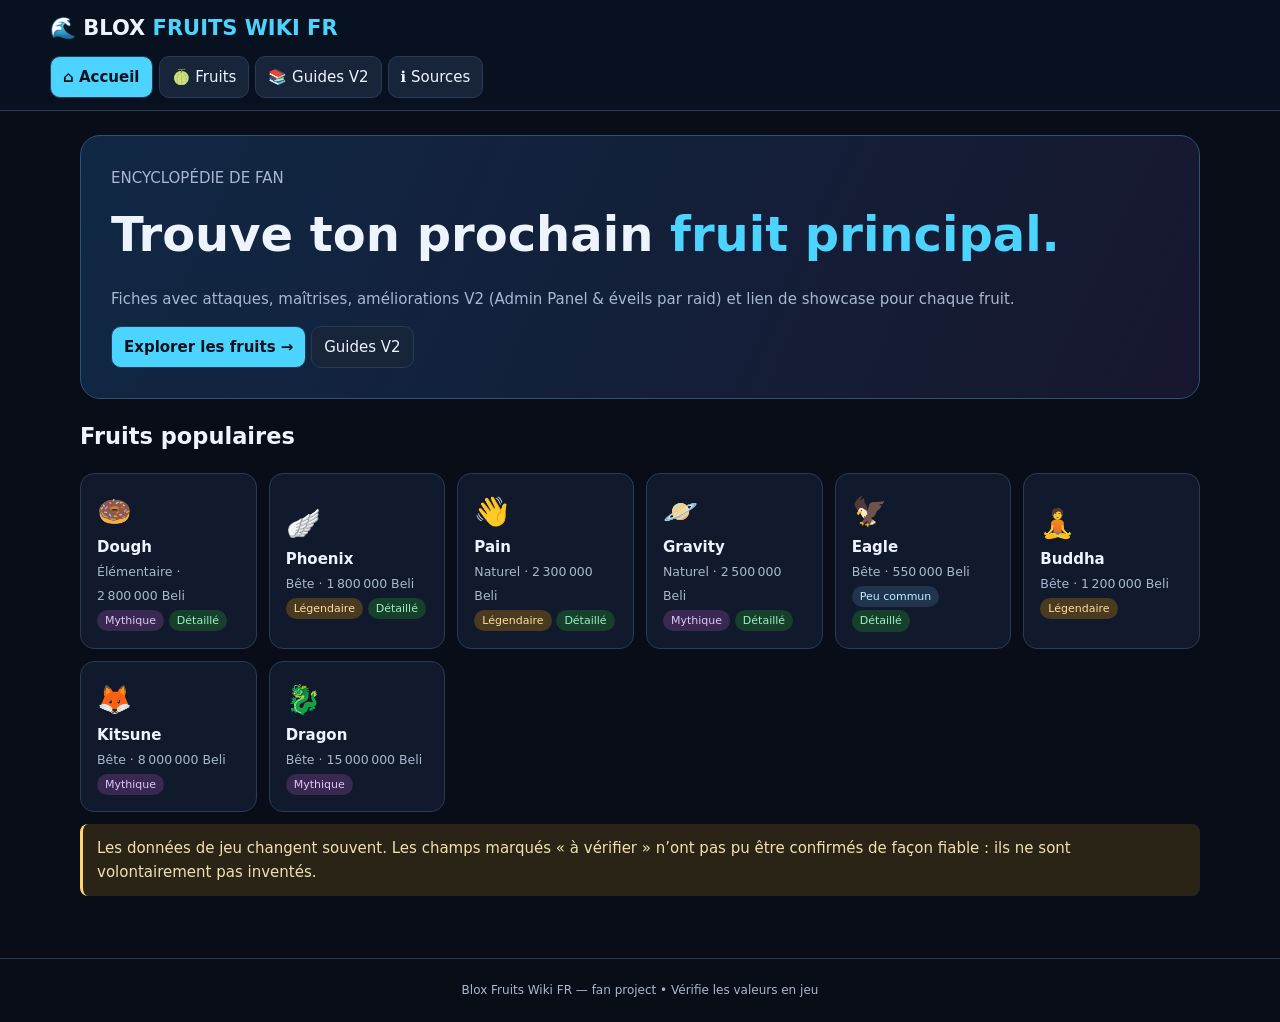
==== index.html @ 5a9090dd "Add files via upload" ====
<!doctype html>
<html lang="fr"><head><meta charset="utf-8"><meta name="viewport" content="width=device-width,initial-scale=1"><title>Blox Fruits Wiki FR</title>
<link rel="stylesheet" href="style.css">
</head><body>
<header><div class="logo">🌊 BLOX <span>FRUITS WIKI FR</span></div><nav>
<button class="tab active" data-v="home">⌂ Accueil</button><button class="tab" data-v="catalog">🍈 Fruits</button><button class="tab" data-v="guides">📚 Guides V2</button><button class="tab" data-v="about">ℹ️ Sources</button></nav></header>
<main>
<section class="view active" id="home"><div class="hero"><div class="muted">ENCYCLOPÉDIE DE FAN</div><h1>Trouve ton prochain <span>fruit principal.</span></h1><p class="muted">Fiches avec attaques, maîtrises, améliorations V2 (Admin Panel &amp; éveils par raid) et lien de showcase pour chaque fruit.</p><button class="btn pri" onclick="show('catalog')">Explorer les fruits →</button> <button class="btn" onclick="show('guides')">Guides V2</button></div>
<h2>Fruits populaires</h2><div class="grid" id="feat"></div><div class="note">Les données de jeu changent souvent. Les champs marqués « à vérifier » n’ont pas pu être confirmés de façon fiable : ils ne sont volontairement pas inventés.</div></section>
<section class="view" id="catalog"><h1>Catalogue</h1><div class="bar"><input class="f" id="q" placeholder="🔎 Dough, Phoenix, Pain…"><select class="f" id="s"><option value="n">Nom A–Z</option><option value="d">Prix ↓</option><option value="a">Prix ↑</option></select></div><div class="chips" id="cr"></div><div class="chips" id="ct"></div><div class="muted" id="rc"></div><div class="grid" id="fg"></div>
<h2>Anciens fruits / alias</h2><div class="grid" id="lg"></div></section>
<section class="view" id="detail"><button class="btn" onclick="show('catalog')">← Catalogue</button><div id="dc"></div></section>
<section class="view" id="guides"><div class="hero"><h1>Guides <span>V2 &amp; améliorations</span></h1><p class="muted">Deux systèmes : l’<b>éveil par raid</b> (Dough, Phoenix…) et l’<b>Admin Panel</b> du Mysterious Scientist (Pain, Gravity, Eagle…).</p></div><div class="grid" id="gg"></div><div id="gd" class="box hidden"></div></section>
<section class="view" id="about"><h1>Sources &amp; limites</h1><div class="box"><p>Projet de fan non officiel. Aucune donnée n’est envoyée.</p><p><b>Showcases :</b> chaque lien ouvre une recherche YouTube « Blox Fruits &lt;fruit&gt; showcase » (je n’ai pas pu vérifier des vidéos précises, donc pas de lien inventé ; remplace-les dans <code>SHOW</code> si tu as tes favoris).</p><p><b>Maîtrises des attaques de base :</b> les sources se contredisent, donc elles restent « à vérifier » sauf quand elles sont confirmées.</p><ul><li><a href="https://bffr.fr/wiki/fruits" target="_blank" rel="noopener">Wiki Blox Fruits FR</a></li><li><a href="https://blox-fruits.fandom.com/wiki/Blox_Fruits_Wiki" target="_blank" rel="noopener">Wiki anglophone</a></li><li><a href="https://www.sportskeeda.com/roblox-news/how-awaken-gravity-fruit-blox-fruits" target="_blank" rel="noopener">Sportskeeda — Gravity</a></li><li><a href="https://techwiser.com/blox-fruits-how-to-awaken-pain-fruit-guide/" target="_blank" rel="noopener">TechWiser — Pain</a></li></ul></div></section>
</main><footer>Blox Fruits Wiki FR — fan project • Vérifie les valeurs en jeu</footer>
<script src="data.js"></script>
<script src="app.js"></script>
</body></html>
---- style.css ----
:root{--bg:#080d18;--p:#101a2c;--p2:#17243a;--l:#293b57;--t:#edf4ff;--m:#a8b8d0;--c:#4bd4ff;--v:#b69aff;--g:#ffd479}
*{box-sizing:border-box}body{margin:0;background:var(--bg);color:var(--t);font:15px/1.6 system-ui,Arial,sans-serif}button,input,select{font:inherit}button{cursor:pointer}
header{position:sticky;top:0;z-index:5;background:#091321f0;border-bottom:1px solid var(--l);padding:12px clamp(14px,4vw,50px)}.logo{font-size:21px;font-weight:900}.logo span{color:var(--c)}nav{display:flex;gap:6px;flex-wrap:wrap;margin-top:10px}
.btn,.tab{border:1px solid var(--l);background:var(--p2);color:var(--t);padding:8px 12px;border-radius:10px;text-decoration:none;display:inline-block}.tab.active,.btn.pri{background:var(--c);color:#06111c;font-weight:700}
main{max-width:1200px;margin:auto;padding:24px clamp(14px,4vw,40px) 50px}.view{display:none}.view.active{display:block}
.hero{padding:30px;border:1px solid #2c5276;border-radius:20px;background:linear-gradient(115deg,#102844,#17172f);margin-bottom:18px}.hero h1{font-size:clamp(28px,5vw,48px);margin:6px 0}.hero h1 span{color:var(--c)}
.box{background:var(--p);border:1px solid var(--l);border-radius:14px;padding:16px;margin-bottom:12px}.muted{color:var(--m)}.grid{display:grid;grid-template-columns:repeat(auto-fill,minmax(160px,1fr));gap:12px}
.fruit{text-align:left;color:var(--t);margin:0}.fruit:hover{border-color:var(--c)}.fruit .e{font-size:28px;display:block}.tag{display:inline-block;font-size:11px;padding:2px 8px;border-radius:20px;background:#21344e;color:#bfeeff}.tag.M{background:#39284f;color:#e0c5ff}.tag.L{background:#493a20;color:#ffdf9b}.tag.R{background:#1b3e3a;color:#a5f2d5}.tag.ok{background:#16402b;color:#9af0bf}
.bar{display:flex;gap:10px;flex-wrap:wrap;margin:14px 0}.f{background:#0a1322;color:var(--t);border:1px solid var(--l);padding:10px 12px;border-radius:10px}.bar input{flex:1;min-width:180px}.chips{display:flex;gap:6px;flex-wrap:wrap;margin:8px 0}.chip{background:#142239;color:var(--m);border:1px solid var(--l);border-radius:30px;padding:5px 11px;font-size:12px}.chip.on{background:#17425a;color:#9be7ff}
.note{padding:12px 14px;border-left:3px solid var(--g);background:#292416;border-radius:8px;color:#f3dfb0;margin:12px 0}.info{padding:12px 14px;border-left:3px solid var(--c);background:#10263a;border-radius:8px;color:#c8e8f6;margin:12px 0}
.dh{display:flex;gap:18px;align-items:center;flex-wrap:wrap;padding:20px;border:1px solid var(--l);border-radius:16px;background:linear-gradient(120deg,#11243a,#14172c);margin:14px 0}.big{font-size:60px}.dh h1{margin:0}
.dg{display:grid;grid-template-columns:minmax(220px,1fr) minmax(0,2.4fr);gap:14px}.facts{display:grid;grid-template-columns:1fr 1fr;gap:8px}.fact{padding:8px;background:#0a1423;border:1px solid #20314b;border-radius:8px}.fact small{display:block;color:var(--m)}
table{width:100%;border-collapse:collapse;font-size:14px}th,td{text-align:left;padding:8px;border-bottom:1px solid var(--l);vertical-align:top}th{color:var(--c);font-size:12px}.key{display:inline-block;min-width:26px;text-align:center;border:1px solid #52718e;background:#1a2b42;border-radius:6px;padding:1px 6px;margin-right:6px}.wrap{overflow-x:auto}
.v2{border:1px solid #4a3a7a;background:#1a1730;border-radius:12px;padding:12px;margin:10px 0}.v2 h4{margin:0 0 4px;color:var(--v)}.v2 p{margin:3px 0;color:var(--m)}a{color:var(--c)}.hidden{display:none!important}.two{display:grid;grid-template-columns:1fr 1fr;gap:12px}
footer{border-top:1px solid var(--l);padding:22px;text-align:center;color:var(--m);font-size:12px}
@media(max-width:700px){.dg,.two{grid-template-columns:1fr}header{position:relative}}
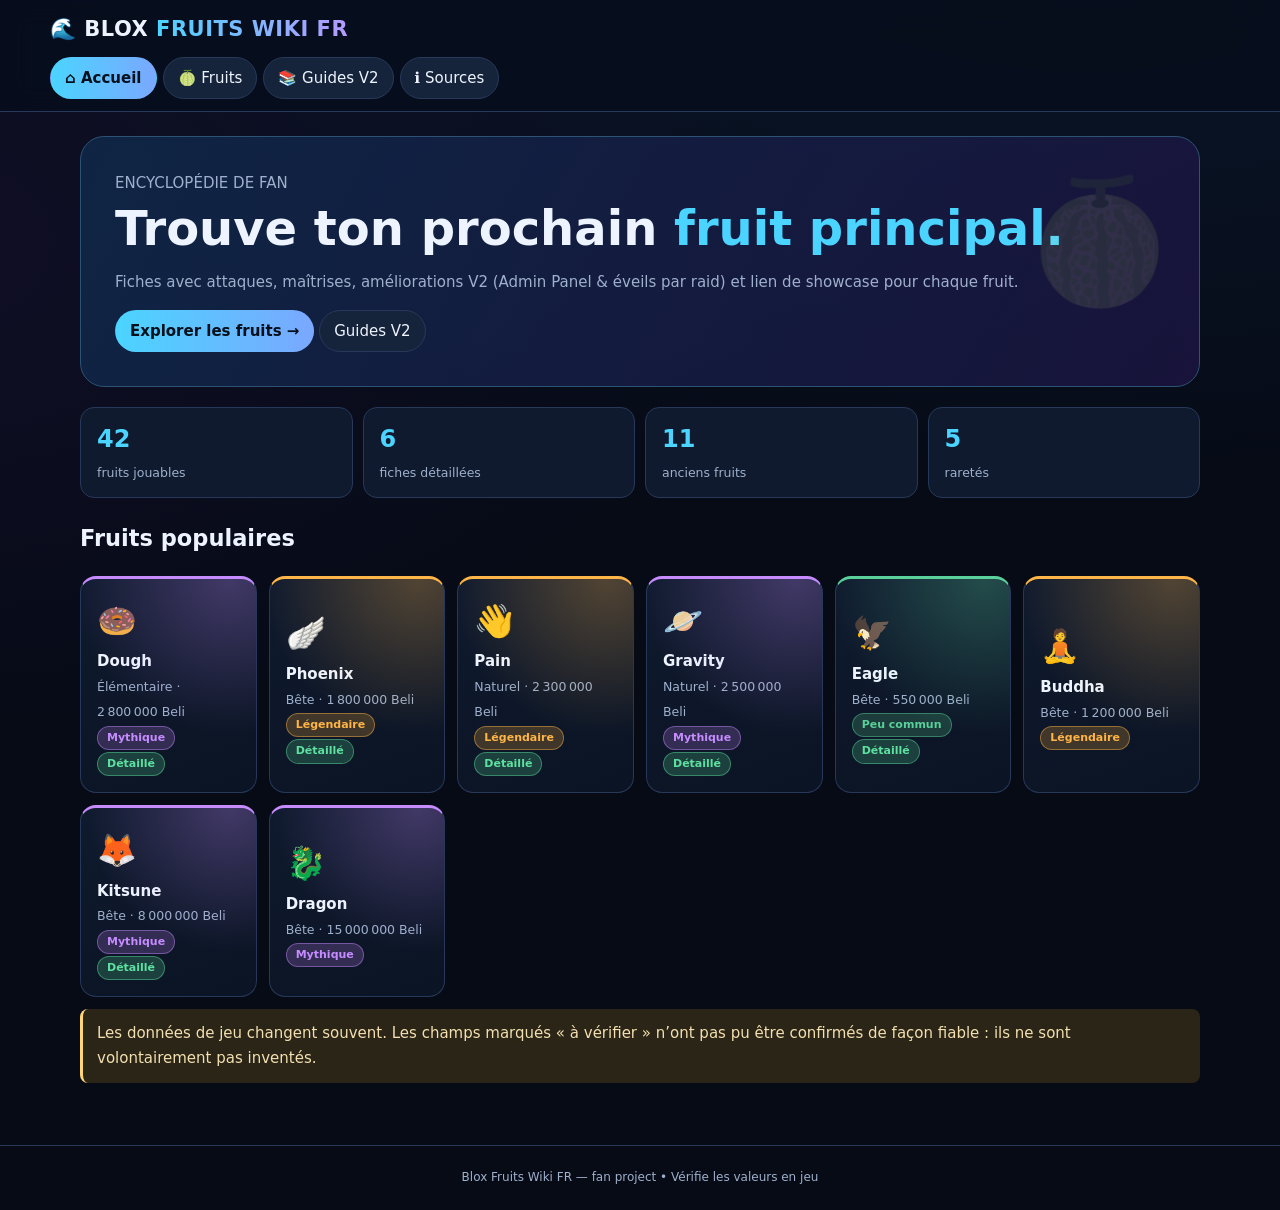
==== commit 45e787d1: "Add files via upload" ====
--- a/index.html
+++ b/index.html
@@ -6,12 +6,12 @@
 <button class="tab active" data-v="home">⌂ Accueil</button><button class="tab" data-v="catalog">🍈 Fruits</button><button class="tab" data-v="guides">📚 Guides V2</button><button class="tab" data-v="about">ℹ️ Sources</button></nav></header>
 <main>
 <section class="view active" id="home"><div class="hero"><div class="muted">ENCYCLOPÉDIE DE FAN</div><h1>Trouve ton prochain <span>fruit principal.</span></h1><p class="muted">Fiches avec attaques, maîtrises, améliorations V2 (Admin Panel &amp; éveils par raid) et lien de showcase pour chaque fruit.</p><button class="btn pri" onclick="show('catalog')">Explorer les fruits →</button> <button class="btn" onclick="show('guides')">Guides V2</button></div>
-<h2>Fruits populaires</h2><div class="grid" id="feat"></div><div class="note">Les données de jeu changent souvent. Les champs marqués « à vérifier » n’ont pas pu être confirmés de façon fiable : ils ne sont volontairement pas inventés.</div></section>
+<div class="stats"><div class="stat"><b>42</b><small>fruits jouables</small></div><div class="stat"><b>6</b><small>fiches détaillées</small></div><div class="stat"><b>11</b><small>anciens fruits</small></div><div class="stat"><b>5</b><small>raretés</small></div></div><h2>Fruits populaires</h2><div class="grid" id="feat"></div><div class="note">Les données de jeu changent souvent. Les champs marqués « à vérifier » n’ont pas pu être confirmés de façon fiable : ils ne sont volontairement pas inventés.</div></section>
 <section class="view" id="catalog"><h1>Catalogue</h1><div class="bar"><input class="f" id="q" placeholder="🔎 Dough, Phoenix, Pain…"><select class="f" id="s"><option value="n">Nom A–Z</option><option value="d">Prix ↓</option><option value="a">Prix ↑</option></select></div><div class="chips" id="cr"></div><div class="chips" id="ct"></div><div class="muted" id="rc"></div><div class="grid" id="fg"></div>
 <h2>Anciens fruits / alias</h2><div class="grid" id="lg"></div></section>
 <section class="view" id="detail"><button class="btn" onclick="show('catalog')">← Catalogue</button><div id="dc"></div></section>
 <section class="view" id="guides"><div class="hero"><h1>Guides <span>V2 &amp; améliorations</span></h1><p class="muted">Deux systèmes : l’<b>éveil par raid</b> (Dough, Phoenix…) et l’<b>Admin Panel</b> du Mysterious Scientist (Pain, Gravity, Eagle…).</p></div><div class="grid" id="gg"></div><div id="gd" class="box hidden"></div></section>
-<section class="view" id="about"><h1>Sources &amp; limites</h1><div class="box"><p>Projet de fan non officiel. Aucune donnée n’est envoyée.</p><p><b>Showcases :</b> chaque lien ouvre une recherche YouTube « Blox Fruits &lt;fruit&gt; showcase » (je n’ai pas pu vérifier des vidéos précises, donc pas de lien inventé ; remplace-les dans <code>SHOW</code> si tu as tes favoris).</p><p><b>Maîtrises des attaques de base :</b> les sources se contredisent, donc elles restent « à vérifier » sauf quand elles sont confirmées.</p><ul><li><a href="https://bffr.fr/wiki/fruits" target="_blank" rel="noopener">Wiki Blox Fruits FR</a></li><li><a href="https://blox-fruits.fandom.com/wiki/Blox_Fruits_Wiki" target="_blank" rel="noopener">Wiki anglophone</a></li><li><a href="https://www.sportskeeda.com/roblox-news/how-awaken-gravity-fruit-blox-fruits" target="_blank" rel="noopener">Sportskeeda — Gravity</a></li><li><a href="https://techwiser.com/blox-fruits-how-to-awaken-pain-fruit-guide/" target="_blank" rel="noopener">TechWiser — Pain</a></li></ul></div></section>
+<section class="view" id="about"><h1>Sources &amp; limites</h1><div class="box"><p>Projet de fan non officiel. Aucune donnée n’est envoyée.</p><p><b>Showcases :</b> chaque lien ouvre une recherche YouTube « Blox Fruits &lt;fruit&gt; showcase » (je n’ai pas pu vérifier des vidéos précises, donc pas de lien inventé ; remplace-les dans <code>SHOW</code> si tu as tes favoris).</p><p><b>Données :</b> noms d’attaques, maîtrises, recharges, coûts et prix viennent surtout du <a href="https://bffr.fr/wiki/fruits/" target="_blank" rel="noopener">wiki BFFR</a> (textes reformulés). Là où rien n’est confirmé, c’est écrit « à vérifier ».</p><ul><li><a href="https://bffr.fr/wiki/fruits" target="_blank" rel="noopener">Wiki Blox Fruits FR</a></li><li><a href="https://blox-fruits.fandom.com/wiki/Blox_Fruits_Wiki" target="_blank" rel="noopener">Wiki anglophone</a></li><li><a href="https://www.sportskeeda.com/roblox-news/how-awaken-gravity-fruit-blox-fruits" target="_blank" rel="noopener">Sportskeeda — Gravity</a></li><li><a href="https://techwiser.com/blox-fruits-how-to-awaken-pain-fruit-guide/" target="_blank" rel="noopener">TechWiser — Pain</a></li></ul></div></section>
 </main><footer>Blox Fruits Wiki FR — fan project • Vérifie les valeurs en jeu</footer>
 <script src="data.js"></script>
 <script src="app.js"></script>
--- a/style.css
+++ b/style.css
@@ -1,16 +1,21 @@
-:root{--bg:#080d18;--p:#101a2c;--p2:#17243a;--l:#293b57;--t:#edf4ff;--m:#a8b8d0;--c:#4bd4ff;--v:#b69aff;--g:#ffd479}
-*{box-sizing:border-box}body{margin:0;background:var(--bg);color:var(--t);font:15px/1.6 system-ui,Arial,sans-serif}button,input,select{font:inherit}button{cursor:pointer}
-header{position:sticky;top:0;z-index:5;background:#091321f0;border-bottom:1px solid var(--l);padding:12px clamp(14px,4vw,50px)}.logo{font-size:21px;font-weight:900}.logo span{color:var(--c)}nav{display:flex;gap:6px;flex-wrap:wrap;margin-top:10px}
-.btn,.tab{border:1px solid var(--l);background:var(--p2);color:var(--t);padding:8px 12px;border-radius:10px;text-decoration:none;display:inline-block}.tab.active,.btn.pri{background:var(--c);color:#06111c;font-weight:700}
-main{max-width:1200px;margin:auto;padding:24px clamp(14px,4vw,40px) 50px}.view{display:none}.view.active{display:block}
-.hero{padding:30px;border:1px solid #2c5276;border-radius:20px;background:linear-gradient(115deg,#102844,#17172f);margin-bottom:18px}.hero h1{font-size:clamp(28px,5vw,48px);margin:6px 0}.hero h1 span{color:var(--c)}
-.box{background:var(--p);border:1px solid var(--l);border-radius:14px;padding:16px;margin-bottom:12px}.muted{color:var(--m)}.grid{display:grid;grid-template-columns:repeat(auto-fill,minmax(160px,1fr));gap:12px}
-.fruit{text-align:left;color:var(--t);margin:0}.fruit:hover{border-color:var(--c)}.fruit .e{font-size:28px;display:block}.tag{display:inline-block;font-size:11px;padding:2px 8px;border-radius:20px;background:#21344e;color:#bfeeff}.tag.M{background:#39284f;color:#e0c5ff}.tag.L{background:#493a20;color:#ffdf9b}.tag.R{background:#1b3e3a;color:#a5f2d5}.tag.ok{background:#16402b;color:#9af0bf}
-.bar{display:flex;gap:10px;flex-wrap:wrap;margin:14px 0}.f{background:#0a1322;color:var(--t);border:1px solid var(--l);padding:10px 12px;border-radius:10px}.bar input{flex:1;min-width:180px}.chips{display:flex;gap:6px;flex-wrap:wrap;margin:8px 0}.chip{background:#142239;color:var(--m);border:1px solid var(--l);border-radius:30px;padding:5px 11px;font-size:12px}.chip.on{background:#17425a;color:#9be7ff}
-.note{padding:12px 14px;border-left:3px solid var(--g);background:#292416;border-radius:8px;color:#f3dfb0;margin:12px 0}.info{padding:12px 14px;border-left:3px solid var(--c);background:#10263a;border-radius:8px;color:#c8e8f6;margin:12px 0}
-.dh{display:flex;gap:18px;align-items:center;flex-wrap:wrap;padding:20px;border:1px solid var(--l);border-radius:16px;background:linear-gradient(120deg,#11243a,#14172c);margin:14px 0}.big{font-size:60px}.dh h1{margin:0}
-.dg{display:grid;grid-template-columns:minmax(220px,1fr) minmax(0,2.4fr);gap:14px}.facts{display:grid;grid-template-columns:1fr 1fr;gap:8px}.fact{padding:8px;background:#0a1423;border:1px solid #20314b;border-radius:8px}.fact small{display:block;color:var(--m)}
-table{width:100%;border-collapse:collapse;font-size:14px}th,td{text-align:left;padding:8px;border-bottom:1px solid var(--l);vertical-align:top}th{color:var(--c);font-size:12px}.key{display:inline-block;min-width:26px;text-align:center;border:1px solid #52718e;background:#1a2b42;border-radius:6px;padding:1px 6px;margin-right:6px}.wrap{overflow-x:auto}
-.v2{border:1px solid #4a3a7a;background:#1a1730;border-radius:12px;padding:12px;margin:10px 0}.v2 h4{margin:0 0 4px;color:var(--v)}.v2 p{margin:3px 0;color:var(--m)}a{color:var(--c)}.hidden{display:none!important}.two{display:grid;grid-template-columns:1fr 1fr;gap:12px}
+:root{--bg:#060b16;--p:#0f1a2e;--p2:#16243b;--l:#27385a;--t:#eef4ff;--m:#9fb0cc;--c:#4bd4ff;--v:#b69aff;--g:#ffd479;--r:#9aa7b8}
+*{box-sizing:border-box}body{margin:0;background:radial-gradient(1200px 600px at 85% -10%,#15305a55,transparent),radial-gradient(900px 500px at -10% 20%,#3a1d6a33,transparent),var(--bg);color:var(--t);font:15px/1.65 system-ui,Arial,sans-serif}button,input,select{font:inherit}button{cursor:pointer}
+header{position:sticky;top:0;z-index:5;background:#070e1cd9;backdrop-filter:blur(14px);border-bottom:1px solid var(--l);padding:12px clamp(14px,4vw,50px)}.logo{font-size:21px;font-weight:900;letter-spacing:.5px}.logo span{background:linear-gradient(90deg,var(--c),var(--v));-webkit-background-clip:text;background-clip:text;color:transparent}nav{display:flex;gap:6px;flex-wrap:wrap;margin-top:10px}
+.btn,.tab{border:1px solid var(--l);background:var(--p2);color:var(--t);padding:8px 14px;border-radius:999px;text-decoration:none;display:inline-block;transition:.15s}.btn:hover,.tab:hover{border-color:var(--c);transform:translateY(-1px)}.tab.active,.btn.pri{background:linear-gradient(90deg,var(--c),#7aa8ff);color:#04101c;font-weight:800;border-color:transparent}
+main{max-width:1200px;margin:auto;padding:24px clamp(14px,4vw,40px) 50px}.view{display:none}.view.active{display:block;animation:in .25s}@keyframes in{from{opacity:0;transform:translateY(6px)}}
+.hero{padding:34px;border:1px solid #2c5276;border-radius:24px;background:linear-gradient(120deg,#0f2a4ccc,#1c1442cc);margin-bottom:20px;position:relative;overflow:hidden}.hero:after{content:"🍈";position:absolute;right:24px;top:6px;font-size:120px;opacity:.12}.hero h1{font-size:clamp(28px,5vw,48px);margin:6px 0;line-height:1.1}.hero h1 span{color:var(--c)}
+.stats{display:grid;grid-template-columns:repeat(auto-fit,minmax(150px,1fr));gap:10px;margin:0 0 22px}.stat{background:var(--p);border:1px solid var(--l);border-radius:14px;padding:12px 16px}.stat b{display:block;font-size:24px;color:var(--c)}.stat small{color:var(--m)}
+.box{background:linear-gradient(160deg,var(--p),#0b1424);border:1px solid var(--l);border-radius:16px;padding:16px;margin-bottom:12px}.muted{color:var(--m)}.grid{display:grid;grid-template-columns:repeat(auto-fill,minmax(168px,1fr));gap:12px}
+.fruit{--r:#9aa7b8;text-align:left;color:var(--t);margin:0;position:relative;overflow:hidden;border-top:3px solid var(--r);transition:.18s}.fruit:before{content:"";position:absolute;inset:0;background:radial-gradient(circle at 85% 0,color-mix(in srgb,var(--r) 28%,transparent),transparent 60%);pointer-events:none}.fruit:hover{transform:translateY(-4px);border-color:var(--r);box-shadow:0 10px 30px color-mix(in srgb,var(--r) 30%,transparent)}.fruit .e{font-size:32px;display:block;margin-bottom:2px}
+[data-r="Commun"]{--r:#9aa7b8}[data-r="Peu commun"]{--r:#5ad19a}[data-r="Rare"]{--r:#4bb3ff}[data-r="Légendaire"]{--r:#ffb547}[data-r="Mythique"]{--r:#c58bff}
+.tag{display:inline-block;font-size:11px;font-weight:700;padding:2px 9px;border-radius:20px;background:color-mix(in srgb,var(--r) 22%,#0a1322);color:var(--r);border:1px solid color-mix(in srgb,var(--r) 45%,transparent)}.tag.ok{--r:#5ee0a0}
+.bar{display:flex;gap:10px;flex-wrap:wrap;margin:14px 0}.f{background:#0a1322;color:var(--t);border:1px solid var(--l);padding:11px 14px;border-radius:12px;outline:0}.f:focus{border-color:var(--c)}.bar input{flex:1;min-width:180px}.chips{display:flex;gap:6px;flex-wrap:wrap;margin:8px 0}.chip{background:#122036;color:var(--m);border:1px solid var(--l);border-radius:30px;padding:5px 12px;font-size:12px}.chip.on{background:#17425a;color:#9be7ff;border-color:#367c9c}
+.note{padding:12px 14px;border-left:3px solid var(--g);background:#2a2516;border-radius:8px;color:#f3dfb0;margin:12px 0}.info{padding:12px 14px;border-left:3px solid var(--c);background:#10263a;border-radius:8px;color:#c8e8f6;margin:12px 0}
+.dh{--r:#9aa7b8;display:flex;gap:20px;align-items:center;flex-wrap:wrap;padding:24px;border:1px solid color-mix(in srgb,var(--r) 50%,var(--l));border-radius:20px;background:radial-gradient(circle at 90% 0,color-mix(in srgb,var(--r) 30%,transparent),transparent 55%),linear-gradient(120deg,#11243a,#14172c);margin:14px 0}.big{font-size:64px}.dh h1{margin:4px 0}
+.dg{display:grid;grid-template-columns:minmax(230px,1fr) minmax(0,2.5fr);gap:14px}.facts{display:grid;grid-template-columns:1fr 1fr;gap:8px}.fact{padding:8px 10px;background:#0a1423;border:1px solid #20314b;border-radius:10px}.fact small{display:block;color:var(--m);font-size:11px}
+.vb{display:grid;grid-template-columns:42px 1fr 40px;gap:8px;align-items:center;margin:8px 0;font-size:13px}.vb div{height:8px;background:#0a1423;border-radius:9px;overflow:hidden}.vb i{display:block;height:100%;background:linear-gradient(90deg,var(--c),var(--v));border-radius:9px}
+.ft{display:flex;gap:6px;margin:0 0 10px}.ft button{border:1px solid var(--l);background:var(--p2);color:var(--m);padding:6px 14px;border-radius:10px}.ft button.on{background:var(--c);color:#04101c;font-weight:800;border-color:var(--c)}
+table{width:100%;border-collapse:collapse;font-size:14px}th,td{text-align:left;padding:9px 8px;border-bottom:1px solid var(--l);vertical-align:top}th{color:var(--c);font-size:12px;text-transform:uppercase;letter-spacing:.5px}tr:hover td{background:#ffffff06}.key{display:inline-block;min-width:30px;text-align:center;border:1px solid #52718e;background:linear-gradient(#1f3350,#162439);border-radius:8px;padding:1px 7px;font-weight:800}.wrap{overflow-x:auto}.pill{display:inline-block;font-size:12px;padding:1px 9px;border-radius:20px;background:#1a2b42;border:1px solid #38527a;white-space:nowrap}.pill.cd{background:#2b2344;border-color:#5a4690;color:#d7c3ff}
+.v2{border:1px solid #4a3a7a;background:linear-gradient(160deg,#1b1733,#13112a);border-radius:14px;padding:12px 14px;margin:10px 0}.v2 h4{margin:0 0 4px;color:var(--v)}.v2 p{margin:3px 0;color:var(--m)}a{color:var(--c)}.hidden{display:none!important}
 footer{border-top:1px solid var(--l);padding:22px;text-align:center;color:var(--m);font-size:12px}
-@media(max-width:700px){.dg,.two{grid-template-columns:1fr}header{position:relative}}
+@media(max-width:700px){.dg{grid-template-columns:1fr}header{position:relative}.hero:after{display:none}}
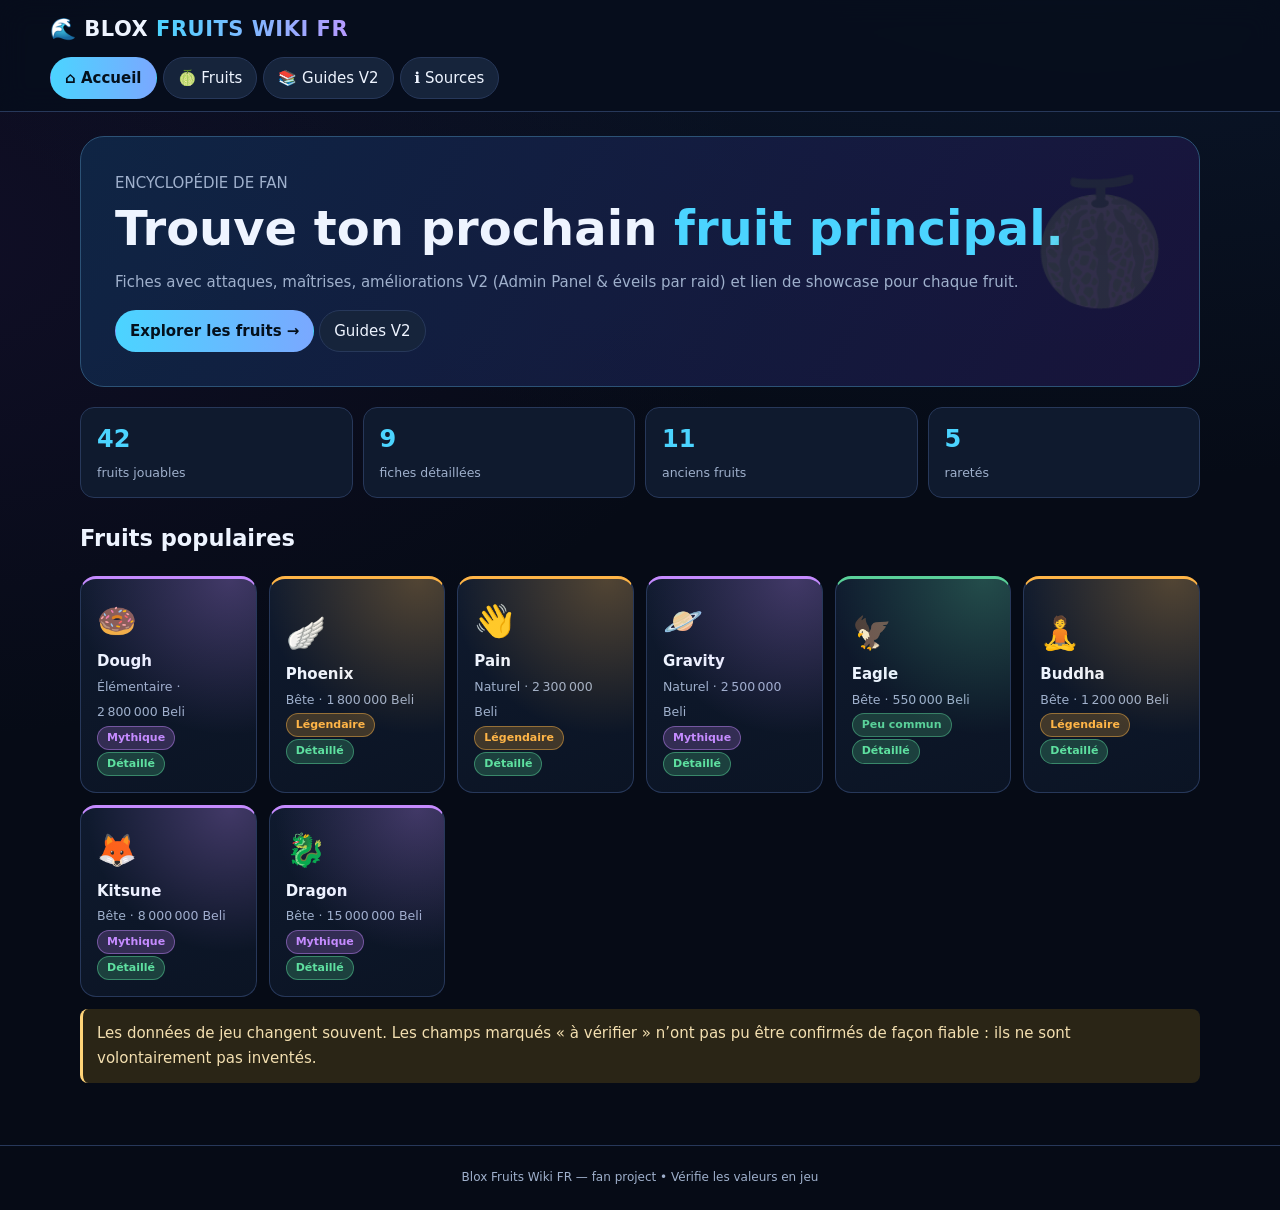
==== commit 324a6f06: "Update index.html" ====
--- a/index.html
+++ b/index.html
@@ -6,7 +6,7 @@
 <button class="tab active" data-v="home">⌂ Accueil</button><button class="tab" data-v="catalog">🍈 Fruits</button><button class="tab" data-v="guides">📚 Guides V2</button><button class="tab" data-v="about">ℹ️ Sources</button></nav></header>
 <main>
 <section class="view active" id="home"><div class="hero"><div class="muted">ENCYCLOPÉDIE DE FAN</div><h1>Trouve ton prochain <span>fruit principal.</span></h1><p class="muted">Fiches avec attaques, maîtrises, améliorations V2 (Admin Panel &amp; éveils par raid) et lien de showcase pour chaque fruit.</p><button class="btn pri" onclick="show('catalog')">Explorer les fruits →</button> <button class="btn" onclick="show('guides')">Guides V2</button></div>
-<div class="stats"><div class="stat"><b>42</b><small>fruits jouables</small></div><div class="stat"><b>6</b><small>fiches détaillées</small></div><div class="stat"><b>11</b><small>anciens fruits</small></div><div class="stat"><b>5</b><small>raretés</small></div></div><h2>Fruits populaires</h2><div class="grid" id="feat"></div><div class="note">Les données de jeu changent souvent. Les champs marqués « à vérifier » n’ont pas pu être confirmés de façon fiable : ils ne sont volontairement pas inventés.</div></section>
+<div class="stats"><div class="stat"><b>42</b><small>fruits jouables</small></div><div class="stat"><b>9</b><small>fiches détaillées</small></div><div class="stat"><b>11</b><small>anciens fruits</small></div><div class="stat"><b>5</b><small>raretés</small></div></div><h2>Fruits populaires</h2><div class="grid" id="feat"></div><div class="note">Les données de jeu changent souvent. Les champs marqués « à vérifier » n’ont pas pu être confirmés de façon fiable : ils ne sont volontairement pas inventés.</div></section>
 <section class="view" id="catalog"><h1>Catalogue</h1><div class="bar"><input class="f" id="q" placeholder="🔎 Dough, Phoenix, Pain…"><select class="f" id="s"><option value="n">Nom A–Z</option><option value="d">Prix ↓</option><option value="a">Prix ↑</option></select></div><div class="chips" id="cr"></div><div class="chips" id="ct"></div><div class="muted" id="rc"></div><div class="grid" id="fg"></div>
 <h2>Anciens fruits / alias</h2><div class="grid" id="lg"></div></section>
 <section class="view" id="detail"><button class="btn" onclick="show('catalog')">← Catalogue</button><div id="dc"></div></section>
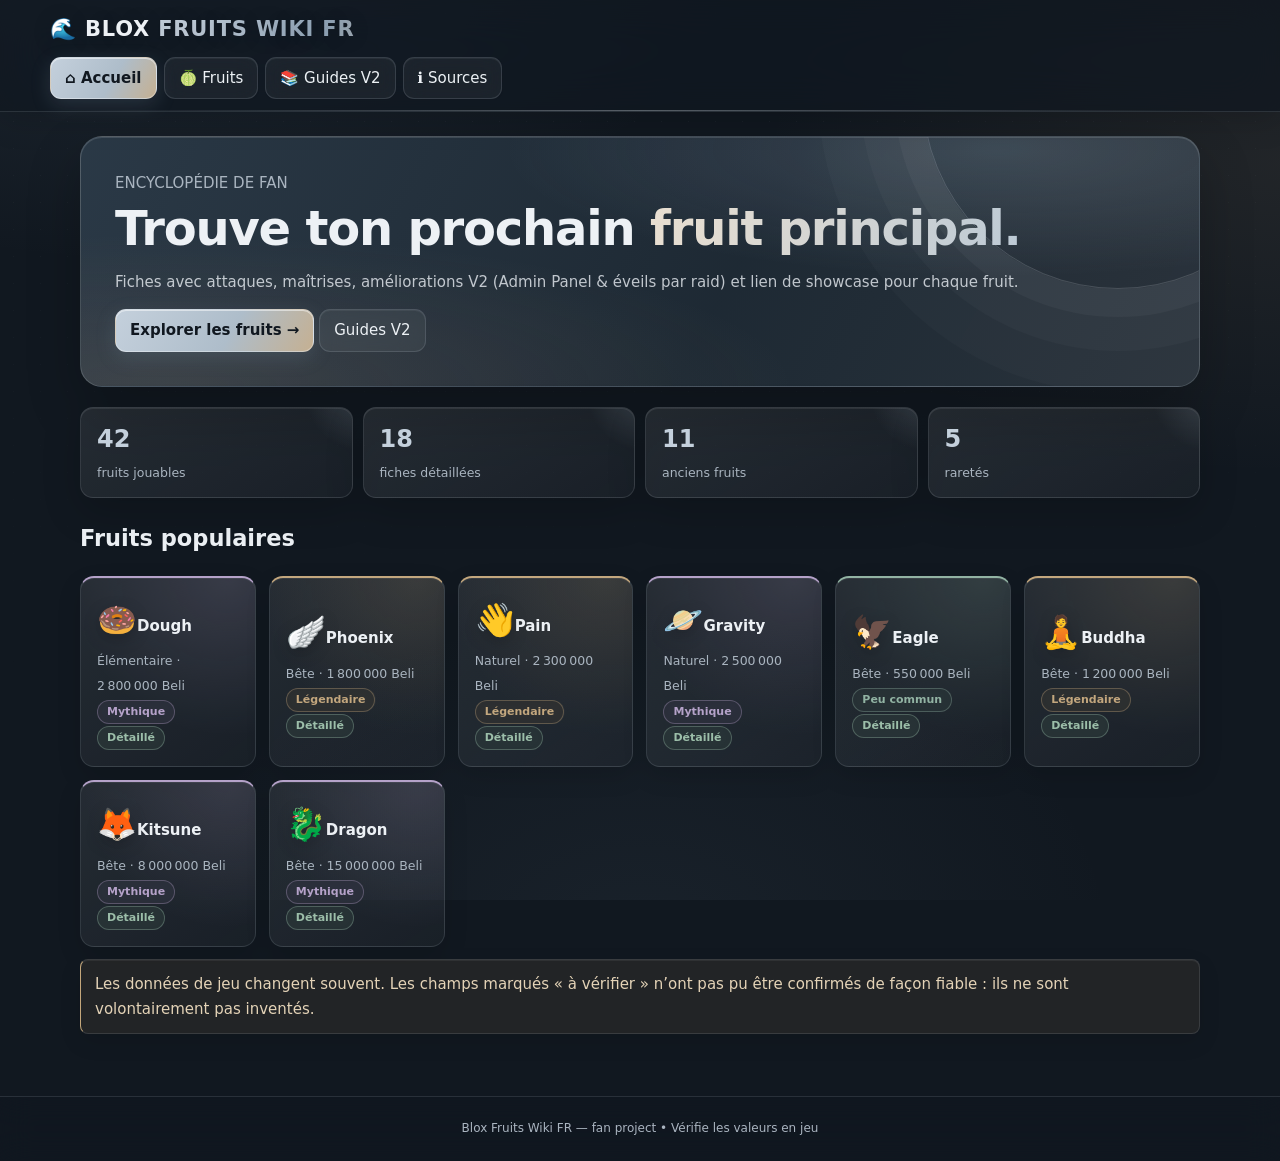
==== commit 9c492fca: "Rename index-2.html to index.html" ====
--- a/index.html
+++ b/index.html
@@ -6,7 +6,7 @@
 <button class="tab active" data-v="home">⌂ Accueil</button><button class="tab" data-v="catalog">🍈 Fruits</button><button class="tab" data-v="guides">📚 Guides V2</button><button class="tab" data-v="about">ℹ️ Sources</button></nav></header>
 <main>
 <section class="view active" id="home"><div class="hero"><div class="muted">ENCYCLOPÉDIE DE FAN</div><h1>Trouve ton prochain <span>fruit principal.</span></h1><p class="muted">Fiches avec attaques, maîtrises, améliorations V2 (Admin Panel &amp; éveils par raid) et lien de showcase pour chaque fruit.</p><button class="btn pri" onclick="show('catalog')">Explorer les fruits →</button> <button class="btn" onclick="show('guides')">Guides V2</button></div>
-<div class="stats"><div class="stat"><b>42</b><small>fruits jouables</small></div><div class="stat"><b>9</b><small>fiches détaillées</small></div><div class="stat"><b>11</b><small>anciens fruits</small></div><div class="stat"><b>5</b><small>raretés</small></div></div><h2>Fruits populaires</h2><div class="grid" id="feat"></div><div class="note">Les données de jeu changent souvent. Les champs marqués « à vérifier » n’ont pas pu être confirmés de façon fiable : ils ne sont volontairement pas inventés.</div></section>
+<div class="stats"><div class="stat"><b>42</b><small>fruits jouables</small></div><div class="stat"><b>18</b><small>fiches détaillées</small></div><div class="stat"><b>11</b><small>anciens fruits</small></div><div class="stat"><b>5</b><small>raretés</small></div></div><h2>Fruits populaires</h2><div class="grid" id="feat"></div><div class="note">Les données de jeu changent souvent. Les champs marqués « à vérifier » n’ont pas pu être confirmés de façon fiable : ils ne sont volontairement pas inventés.</div></section>
 <section class="view" id="catalog"><h1>Catalogue</h1><div class="bar"><input class="f" id="q" placeholder="🔎 Dough, Phoenix, Pain…"><select class="f" id="s"><option value="n">Nom A–Z</option><option value="d">Prix ↓</option><option value="a">Prix ↑</option></select></div><div class="chips" id="cr"></div><div class="chips" id="ct"></div><div class="muted" id="rc"></div><div class="grid" id="fg"></div>
 <h2>Anciens fruits / alias</h2><div class="grid" id="lg"></div></section>
 <section class="view" id="detail"><button class="btn" onclick="show('catalog')">← Catalogue</button><div id="dc"></div></section>
--- a/style.css
+++ b/style.css
@@ -1,4 +1,4 @@
-:root{--bg:#060b16;--p:#0f1a2e;--p2:#16243b;--l:#27385a;--t:#eef4ff;--m:#9fb0cc;--c:#4bd4ff;--v:#b69aff;--g:#ffd479;--r:#9aa7b8}
+:root{--bg:#111820;--p:rgba(35,45,56,.76);--p2:rgba(46,58,71,.72);--l:rgba(184,196,208,.16);--t:#edf1f5;--m:#aab5c0;--c:#9eafbf;--v:#c1aa8b;--g:#d7bd91;--r:#aab5c0;--glass:rgba(246,249,252,.07);--glass-strong:rgba(246,249,252,.11);--line-soft:rgba(225,233,240,.13);--shadow-glass:0 14px 38px rgba(0,0,0,.18)}
 *{box-sizing:border-box}body{margin:0;background:radial-gradient(1200px 600px at 85% -10%,#15305a55,transparent),radial-gradient(900px 500px at -10% 20%,#3a1d6a33,transparent),var(--bg);color:var(--t);font:15px/1.65 system-ui,Arial,sans-serif}button,input,select{font:inherit}button{cursor:pointer}
 header{position:sticky;top:0;z-index:5;background:#070e1cd9;backdrop-filter:blur(14px);border-bottom:1px solid var(--l);padding:12px clamp(14px,4vw,50px)}.logo{font-size:21px;font-weight:900;letter-spacing:.5px}.logo span{background:linear-gradient(90deg,var(--c),var(--v));-webkit-background-clip:text;background-clip:text;color:transparent}nav{display:flex;gap:6px;flex-wrap:wrap;margin-top:10px}
 .btn,.tab{border:1px solid var(--l);background:var(--p2);color:var(--t);padding:8px 14px;border-radius:999px;text-decoration:none;display:inline-block;transition:.15s}.btn:hover,.tab:hover{border-color:var(--c);transform:translateY(-1px)}.tab.active,.btn.pri{background:linear-gradient(90deg,var(--c),#7aa8ff);color:#04101c;font-weight:800;border-color:transparent}
@@ -19,3 +19,373 @@
 .v2{border:1px solid #4a3a7a;background:linear-gradient(160deg,#1b1733,#13112a);border-radius:14px;padding:12px 14px;margin:10px 0}.v2 h4{margin:0 0 4px;color:var(--v)}.v2 p{margin:3px 0;color:var(--m)}a{color:var(--c)}.hidden{display:none!important}
 footer{border-top:1px solid var(--l);padding:22px;text-align:center;color:var(--m);font-size:12px}
 @media(max-width:700px){.dg{grid-template-columns:1fr}header{position:relative}.hero:after{display:none}}
+
+
+/* ============================================================
+   BLOX FRUITS WIKI — finition glass premium
+   Palette ardoise / argent / sable, animations douces et lisibles.
+   Ce fichier prolonge directement les classes du CSS original.
+   ============================================================ */
+
+html { scroll-behavior: smooth; }
+body {
+  min-height: 100vh;
+  overflow-x: hidden;
+  background:
+    radial-gradient(900px 520px at 12% -10%, rgba(133,158,181,.14), transparent 68%),
+    radial-gradient(760px 460px at 100% 18%, rgba(179,151,116,.10), transparent 68%),
+    radial-gradient(700px 500px at 50% 105%, rgba(109,132,151,.09), transparent 68%),
+    var(--bg);
+  background-attachment: fixed;
+}
+body::before {
+  content: "";
+  position: fixed;
+  z-index: -1;
+  inset: 0;
+  pointer-events: none;
+  opacity: .22;
+  background-image: radial-gradient(rgba(230,238,245,.22) .7px, transparent .7px);
+  background-size: 27px 27px;
+  mask-image: linear-gradient(to bottom, black, transparent 80%);
+}
+::selection { color: #111820; background: #c4d0dc; }
+
+header {
+  background: rgba(17,24,32,.74);
+  border-bottom: 1px solid rgba(222,232,240,.12);
+  box-shadow: 0 8px 30px rgba(0,0,0,.15);
+  backdrop-filter: blur(22px) saturate(145%);
+  -webkit-backdrop-filter: blur(22px) saturate(145%);
+  transition: background .3s ease, box-shadow .3s ease;
+}
+header::after {
+  content: "";
+  position: absolute;
+  height: 1px;
+  left: 5%; right: 5%; bottom: 0;
+  background: linear-gradient(90deg, transparent, rgba(226,235,242,.34), transparent);
+  pointer-events: none;
+}
+.logo { letter-spacing: .8px; text-shadow: 0 2px 20px rgba(0,0,0,.2); }
+.logo span {
+  background: linear-gradient(100deg, #c4d0dc 8%, #91a5b8 48%, #d5bea0 90%);
+  background-size: 180% auto;
+  -webkit-background-clip: text;
+  background-clip: text;
+  color: transparent;
+  animation: wiki-gradient 9s linear infinite;
+}
+nav { gap: 7px; }
+.btn, .tab {
+  position: relative;
+  overflow: hidden;
+  isolation: isolate;
+  background: rgba(238,243,248,.055);
+  border: 1px solid rgba(217,228,238,.14);
+  color: var(--t);
+  border-radius: 11px;
+  box-shadow: inset 0 1px rgba(255,255,255,.055);
+  backdrop-filter: blur(12px);
+  -webkit-backdrop-filter: blur(12px);
+  transition: transform .28s cubic-bezier(.2,.8,.2,1), background .28s ease, border-color .28s ease, box-shadow .28s ease;
+}
+.btn::after, .tab::after {
+  content: "";
+  position: absolute;
+  z-index: -1;
+  inset: 0;
+  background: linear-gradient(115deg, transparent 20%, rgba(255,255,255,.13) 48%, transparent 72%);
+  transform: translateX(-130%);
+  transition: transform .65s ease;
+}
+.btn:hover, .tab:hover {
+  color: #fff;
+  background: rgba(155,175,194,.14);
+  border-color: rgba(194,210,225,.35);
+  transform: translateY(-2px);
+  box-shadow: 0 8px 22px rgba(0,0,0,.16), inset 0 1px rgba(255,255,255,.1);
+}
+.btn:hover::after, .tab:hover::after { transform: translateX(130%); }
+.tab.active, .btn.pri {
+  color: #111820;
+  background: linear-gradient(120deg, #c4d0dc, #aebdca 58%, #c5b092);
+  border-color: rgba(255,255,255,.32);
+  box-shadow: 0 6px 20px rgba(135,158,178,.19), inset 0 1px rgba(255,255,255,.5);
+}
+
+main { position: relative; }
+.view.active { animation: wiki-enter .48s cubic-bezier(.2,.75,.25,1) both; }
+.hero {
+  isolation: isolate;
+  border: 1px solid rgba(224,234,242,.17);
+  border-radius: 22px;
+  background:
+    radial-gradient(ellipse at 82% 5%, rgba(173,193,210,.20), transparent 38%),
+    radial-gradient(ellipse at 8% 100%, rgba(188,158,119,.15), transparent 43%),
+    linear-gradient(118deg, rgba(44,58,72,.96), rgba(31,42,53,.96) 58%, rgba(43,52,61,.95));
+  box-shadow: 0 22px 54px rgba(0,0,0,.22), inset 0 1px rgba(255,255,255,.13);
+  animation: hero-in .8s cubic-bezier(.16,1,.3,1) both;
+}
+.hero::before {
+  content: "";
+  position: absolute;
+  z-index: -1;
+  width: 390px;
+  height: 390px;
+  right: -115px;
+  top: -240px;
+  border: 1px solid rgba(235,242,248,.17);
+  border-radius: 50%;
+  box-shadow: 0 0 0 28px rgba(235,242,248,.035), 0 0 0 62px rgba(235,242,248,.025), 0 0 0 104px rgba(235,242,248,.018);
+  animation: orbit-slow 13s ease-in-out infinite alternate;
+}
+.hero::after {
+  content: "";
+  position: absolute;
+  z-index: 0;
+  top: -35%;
+  bottom: -35%;
+  left: -75%;
+  width: 42%;
+  font-size: 0;
+  opacity: .55;
+  pointer-events: none;
+  background: linear-gradient(105deg, transparent, rgba(255,255,255,.14), transparent);
+  transform: skewX(-17deg);
+  animation: hero-shine 10s ease-in-out infinite;
+}
+.hero h1 { position: relative; z-index: 1; letter-spacing: -1.2px; }
+.hero h1 span {
+  color: #d5c1a5;
+  background: linear-gradient(100deg, #e9dfd1, #b9c8d5 50%, #e9dfd1);
+  background-size: 220% auto;
+  -webkit-background-clip: text;
+  background-clip: text;
+  -webkit-text-fill-color: transparent;
+  animation: wiki-gradient 7s linear infinite;
+}
+.hero p { color: rgba(237,242,247,.78); }
+
+.stats { perspective: 900px; }
+.stat, .box, .fact, .v2 {
+  background: linear-gradient(145deg, rgba(246,249,252,.085), rgba(246,249,252,.035));
+  border: 1px solid rgba(220,231,240,.13);
+  box-shadow: var(--shadow-glass), inset 0 1px rgba(255,255,255,.08);
+  backdrop-filter: blur(18px) saturate(135%);
+  -webkit-backdrop-filter: blur(18px) saturate(135%);
+}
+.stat {
+  position: relative;
+  overflow: hidden;
+  border-radius: 13px;
+  transition: transform .35s cubic-bezier(.2,.8,.2,1), border-color .3s ease, box-shadow .35s ease;
+}
+.stat::after {
+  content: "";
+  position: absolute;
+  width: 120px; height: 120px;
+  right: -72px; top: -76px;
+  border-radius: 50%;
+  background: radial-gradient(circle, rgba(187,205,221,.18), transparent 70%);
+  pointer-events: none;
+}
+.stat:hover {
+  transform: translateY(-5px) rotateX(2deg);
+  border-color: rgba(202,217,230,.27);
+  box-shadow: 0 18px 35px rgba(0,0,0,.22), inset 0 1px rgba(255,255,255,.12);
+}
+.stat b { color: #c4d0dc; }
+.stat small, .muted { color: var(--m); }
+.box { border-radius: 15px; }
+
+.grid { gap: 13px; }
+.fruit {
+  isolation: isolate;
+  border: 1px solid rgba(221,232,241,.12);
+  border-top: 2px solid var(--r);
+  border-radius: 14px;
+  background: linear-gradient(145deg, rgba(244,248,252,.09), rgba(244,248,252,.035));
+  box-shadow: 0 9px 25px rgba(0,0,0,.12), inset 0 1px rgba(255,255,255,.07);
+  backdrop-filter: blur(16px) saturate(135%);
+  -webkit-backdrop-filter: blur(16px) saturate(135%);
+  transition: transform .4s cubic-bezier(.2,.8,.2,1), border-color .3s ease, box-shadow .4s ease, background .3s ease;
+}
+.fruit::before {
+  z-index: -1;
+  opacity: .7;
+  background: radial-gradient(circle at 85% 0, color-mix(in srgb,var(--r) 22%,transparent), transparent 66%);
+  transition: opacity .35s ease, transform .6s ease;
+}
+.fruit::after {
+  content: "";
+  position: absolute;
+  z-index: -1;
+  inset: 0;
+  opacity: 0;
+  pointer-events: none;
+  background: linear-gradient(115deg, transparent 24%, rgba(255,255,255,.14) 48%, transparent 70%);
+  transform: translateX(-120%);
+}
+.fruit:hover {
+  transform: translateY(-7px) scale(1.018);
+  border-color: color-mix(in srgb,var(--r) 64%,rgba(230,238,245,.4));
+  box-shadow: 0 18px 36px color-mix(in srgb,var(--r) 17%,transparent), 0 12px 24px rgba(0,0,0,.18), inset 0 1px rgba(255,255,255,.14);
+}
+.fruit:hover::before { opacity: 1; transform: scale(1.12); }
+.fruit:hover::after { opacity: 1; animation: card-shine .85s ease-out both; }
+.fruit .e {
+  display: inline-block;
+  transform-origin: 50% 75%;
+  filter: drop-shadow(0 5px 8px rgba(0,0,0,.2));
+  transition: transform .4s cubic-bezier(.2,.8,.2,1), filter .4s ease;
+}
+.fruit:hover .e { transform: translateY(-4px) rotate(-7deg) scale(1.1); filter: drop-shadow(0 9px 11px rgba(0,0,0,.28)); }
+[data-r="Commun"] { --r:#aab5c0; }
+[data-r="Peu commun"] { --r:#92b3a3; }
+[data-r="Rare"] { --r:#91aabd; }
+[data-r="Légendaire"] { --r:#c3a77e; }
+[data-r="Mythique"] { --r:#b5a2c9; }
+.tag {
+  background: color-mix(in srgb,var(--r) 13%,rgba(18,25,33,.78));
+  border-color: color-mix(in srgb,var(--r) 35%,transparent);
+  backdrop-filter: blur(8px);
+}
+.tag.ok { --r:#9cbea9; }
+
+.bar { gap: 9px; }
+.f {
+  background: rgba(230,238,245,.065);
+  color: var(--t);
+  border: 1px solid rgba(218,230,240,.15);
+  border-radius: 11px;
+  box-shadow: inset 0 1px rgba(255,255,255,.06);
+  backdrop-filter: blur(14px);
+  -webkit-backdrop-filter: blur(14px);
+  transition: border-color .25s ease, box-shadow .25s ease, background .25s ease;
+}
+.f:focus {
+  border-color: rgba(193,210,225,.52);
+  background: rgba(230,238,245,.09);
+  box-shadow: 0 0 0 4px rgba(166,187,206,.10), 0 8px 22px rgba(0,0,0,.12);
+}
+.f::placeholder { color: rgba(177,190,202,.68); }
+.chip {
+  background: rgba(232,239,246,.055);
+  color: var(--m);
+  border-color: rgba(217,228,237,.13);
+  transition: transform .24s ease, color .24s ease, background .24s ease, border-color .24s ease, box-shadow .24s ease;
+}
+.chip:hover { transform: translateY(-2px); color: var(--t); border-color: rgba(204,218,230,.3); }
+.chip.on {
+  color: #111820;
+  background: linear-gradient(120deg,#c4d0dc,#aebdca);
+  border-color: transparent;
+  box-shadow: 0 5px 15px rgba(153,176,196,.16);
+}
+
+.note, .info {
+  border: 1px solid rgba(220,231,240,.12);
+  backdrop-filter: blur(14px);
+  -webkit-backdrop-filter: blur(14px);
+  box-shadow: 0 8px 22px rgba(0,0,0,.10), inset 0 1px rgba(255,255,255,.06);
+}
+.note { background: rgba(151,124,83,.13); color: #e4d3b7; border-left-color: #c4a77b; }
+.info { background: rgba(126,151,174,.13); color: #d2dce5; border-left-color: #a7bdcf; }
+.dh {
+  border: 1px solid color-mix(in srgb,var(--r) 32%,rgba(220,231,240,.13));
+  border-radius: 18px;
+  background:
+    radial-gradient(circle at 90% 0,color-mix(in srgb,var(--r) 17%,transparent),transparent 58%),
+    linear-gradient(125deg,rgba(58,73,88,.88),rgba(31,41,51,.9));
+  box-shadow: 0 18px 42px rgba(0,0,0,.18), inset 0 1px rgba(255,255,255,.10);
+  backdrop-filter: blur(18px);
+  -webkit-backdrop-filter: blur(18px);
+  animation: hero-in .65s cubic-bezier(.16,1,.3,1) both;
+}
+.big { filter: drop-shadow(0 9px 13px rgba(0,0,0,.22)); animation: fruit-float 5.5s ease-in-out infinite; }
+.fact { background: rgba(7,14,21,.22); border-color: rgba(222,232,240,.10); border-radius: 10px; }
+.vb div { background: rgba(230,238,245,.10); }
+.vb i { background: linear-gradient(90deg,#94aabd,#c6b193); box-shadow: 0 0 12px rgba(177,195,211,.20); }
+.ft button {
+  color: var(--m);
+  background: rgba(235,242,248,.06);
+  border-color: rgba(217,228,238,.13);
+  border-radius: 9px;
+  transition: .25s ease;
+}
+.ft button:hover { color: var(--t); background: rgba(235,242,248,.12); }
+.ft button.on {
+  color: #111820;
+  background: linear-gradient(120deg,#c4d0dc,#aebdca);
+  border-color: transparent;
+}
+table { border-color: rgba(220,231,240,.12); }
+th { color: #c1cfdb; }
+td { border-bottom-color: rgba(220,231,240,.10); }
+tr:hover td { background: rgba(235,243,249,.045); }
+.key {
+  color: #edf1f5;
+  border-color: rgba(197,213,227,.22);
+  background: linear-gradient(180deg,rgba(115,135,154,.42),rgba(57,72,87,.55));
+  box-shadow: inset 0 1px rgba(255,255,255,.12);
+}
+.pill { background: rgba(226,235,243,.07); border-color: rgba(216,228,238,.14); }
+.pill.cd { background: rgba(171,151,195,.12); border-color: rgba(185,165,210,.22); color: #d7c9e5; }
+.v2 {
+  border-color: rgba(191,174,207,.20);
+  background: linear-gradient(145deg,rgba(166,148,186,.12),rgba(246,249,252,.035));
+}
+.v2 h4 { color: #c8b9d8; }
+.v2 p { color: var(--m); }
+a { color: #bdcbd7; text-decoration-color: rgba(189,203,215,.4); text-underline-offset: 3px; }
+a:hover { color: #e4d4ba; }
+footer {
+  background: rgba(16,23,31,.45);
+  border-top: 1px solid rgba(220,231,240,.12);
+  backdrop-filter: blur(16px);
+  -webkit-backdrop-filter: blur(16px);
+}
+
+@keyframes wiki-enter {
+  from { opacity: 0; transform: translateY(12px); filter: blur(3px); }
+  to { opacity: 1; transform: translateY(0); filter: blur(0); }
+}
+@keyframes hero-in {
+  from { opacity: 0; transform: translateY(18px) scale(.985); filter: blur(5px); }
+  to { opacity: 1; transform: translateY(0) scale(1); filter: blur(0); }
+}
+@keyframes hero-shine {
+  0%, 48% { left: -75%; opacity: 0; }
+  58% { opacity: .8; }
+  82%, 100% { left: 135%; opacity: 0; }
+}
+@keyframes orbit-slow {
+  from { transform: rotate(-8deg) scale(.96); opacity: .55; }
+  to { transform: rotate(8deg) scale(1.05); opacity: 1; }
+}
+@keyframes fruit-float {
+  0%, 100% { transform: translateY(0) rotate(-2deg); }
+  50% { transform: translateY(-9px) rotate(2deg); }
+}
+@keyframes card-shine {
+  from { transform: translateX(-120%); }
+  to { transform: translateX(120%); }
+}
+@keyframes wiki-gradient { to { background-position: 220% center; } }
+
+@media (max-width:700px) {
+  header { background: rgba(17,24,32,.88); backdrop-filter: blur(16px); -webkit-backdrop-filter: blur(16px); }
+  .hero { padding: 25px 20px; border-radius: 17px; }
+  .grid { grid-template-columns: repeat(auto-fill,minmax(145px,1fr)); }
+  .fruit:hover, .stat:hover { transform: translateY(-3px); }
+  .big { animation-duration: 7s; }
+}
+@media (prefers-reduced-motion: reduce) {
+  *, *::before, *::after {
+    scroll-behavior: auto !important;
+    animation-duration: .01ms !important;
+    animation-iteration-count: 1 !important;
+    transition-duration: .01ms !important;
+  }
+}
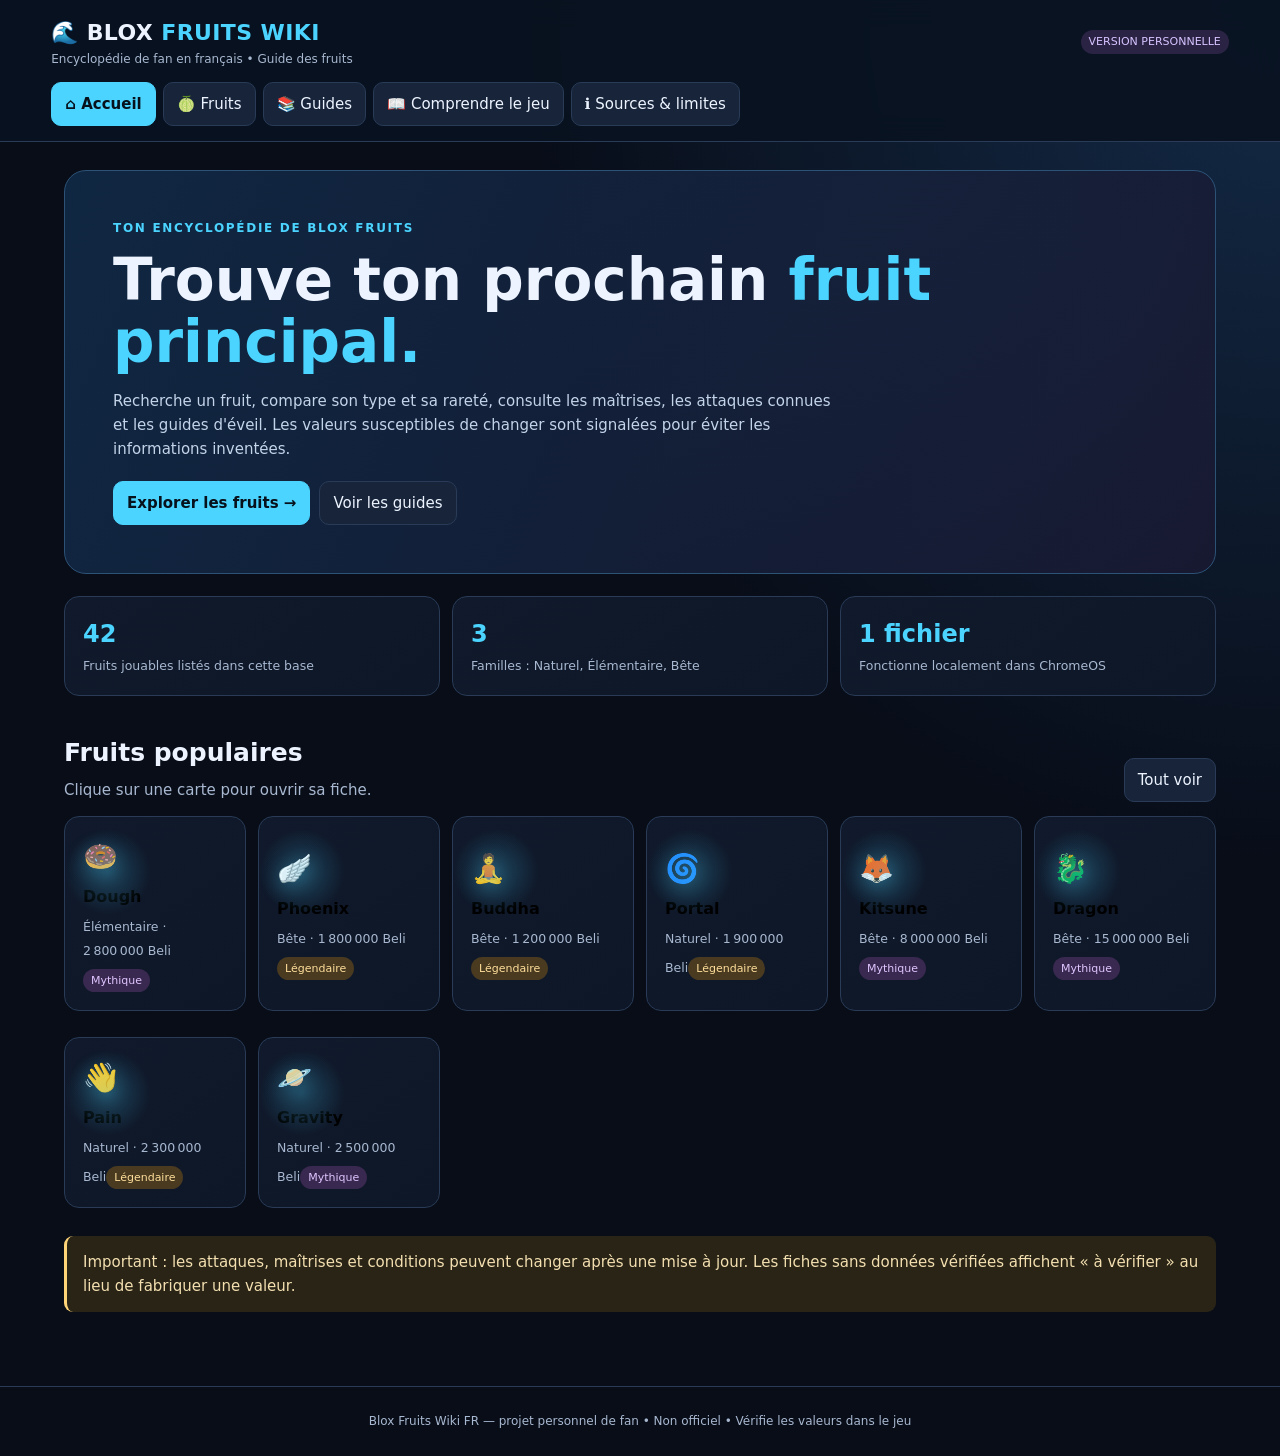
==== commit 50902c87: "Rename index (4).html to index.html" ====
--- a/index.html
+++ b/index.html
@@ -1,18 +1,146 @@
 <!doctype html>
-<html lang="fr"><head><meta charset="utf-8"><meta name="viewport" content="width=device-width,initial-scale=1"><title>Blox Fruits Wiki FR</title>
+<html lang="fr">
+<head>
+<meta charset="utf-8">
+<meta name="viewport" content="width=device-width,initial-scale=1">
+<title>Blox Fruits Wiki FR — Encyclopédie</title>
 <link rel="stylesheet" href="style.css">
-</head><body>
-<header><div class="logo">🌊 BLOX <span>FRUITS WIKI FR</span></div><nav>
-<button class="tab active" data-v="home">⌂ Accueil</button><button class="tab" data-v="catalog">🍈 Fruits</button><button class="tab" data-v="guides">📚 Guides V2</button><button class="tab" data-v="about">ℹ️ Sources</button></nav></header>
+</head>
+<body>
+<header class="top">
+ <div class="topline"><div><div class="logo">🌊 BLOX <span>FRUITS WIKI</span></div><div class="sub">Encyclopédie de fan en français • Guide des fruits</div></div><span class="pill">VERSION PERSONNELLE</span></div>
+ <nav>
+  <button class="tab active" data-view="home">⌂ Accueil</button>
+  <button class="tab" data-view="catalog">🍈 Fruits</button>
+  <button class="tab" data-view="guides">📚 Guides</button>
+  <button class="tab" data-view="glossary">📖 Comprendre le jeu</button>
+  <button class="tab" data-view="about">ℹ️ Sources & limites</button>
+ </nav>
+</header>
 <main>
-<section class="view active" id="home"><div class="hero"><div class="muted">ENCYCLOPÉDIE DE FAN</div><h1>Trouve ton prochain <span>fruit principal.</span></h1><p class="muted">Fiches avec attaques, maîtrises, améliorations V2 (Admin Panel &amp; éveils par raid) et lien de showcase pour chaque fruit.</p><button class="btn pri" onclick="show('catalog')">Explorer les fruits →</button> <button class="btn" onclick="show('guides')">Guides V2</button></div>
-<div class="stats"><div class="stat"><b>42</b><small>fruits jouables</small></div><div class="stat"><b>18</b><small>fiches détaillées</small></div><div class="stat"><b>11</b><small>anciens fruits</small></div><div class="stat"><b>5</b><small>raretés</small></div></div><h2>Fruits populaires</h2><div class="grid" id="feat"></div><div class="note">Les données de jeu changent souvent. Les champs marqués « à vérifier » n’ont pas pu être confirmés de façon fiable : ils ne sont volontairement pas inventés.</div></section>
-<section class="view" id="catalog"><h1>Catalogue</h1><div class="bar"><input class="f" id="q" placeholder="🔎 Dough, Phoenix, Pain…"><select class="f" id="s"><option value="n">Nom A–Z</option><option value="d">Prix ↓</option><option value="a">Prix ↑</option></select></div><div class="chips" id="cr"></div><div class="chips" id="ct"></div><div class="muted" id="rc"></div><div class="grid" id="fg"></div>
-<h2>Anciens fruits / alias</h2><div class="grid" id="lg"></div></section>
-<section class="view" id="detail"><button class="btn" onclick="show('catalog')">← Catalogue</button><div id="dc"></div></section>
-<section class="view" id="guides"><div class="hero"><h1>Guides <span>V2 &amp; améliorations</span></h1><p class="muted">Deux systèmes : l’<b>éveil par raid</b> (Dough, Phoenix…) et l’<b>Admin Panel</b> du Mysterious Scientist (Pain, Gravity, Eagle…).</p></div><div class="grid" id="gg"></div><div id="gd" class="box hidden"></div></section>
-<section class="view" id="about"><h1>Sources &amp; limites</h1><div class="box"><p>Projet de fan non officiel. Aucune donnée n’est envoyée.</p><p><b>Showcases :</b> chaque lien ouvre une recherche YouTube « Blox Fruits &lt;fruit&gt; showcase » (je n’ai pas pu vérifier des vidéos précises, donc pas de lien inventé ; remplace-les dans <code>SHOW</code> si tu as tes favoris).</p><p><b>Données :</b> noms d’attaques, maîtrises, recharges, coûts et prix viennent surtout du <a href="https://bffr.fr/wiki/fruits/" target="_blank" rel="noopener">wiki BFFR</a> (textes reformulés). Là où rien n’est confirmé, c’est écrit « à vérifier ».</p><ul><li><a href="https://bffr.fr/wiki/fruits" target="_blank" rel="noopener">Wiki Blox Fruits FR</a></li><li><a href="https://blox-fruits.fandom.com/wiki/Blox_Fruits_Wiki" target="_blank" rel="noopener">Wiki anglophone</a></li><li><a href="https://www.sportskeeda.com/roblox-news/how-awaken-gravity-fruit-blox-fruits" target="_blank" rel="noopener">Sportskeeda — Gravity</a></li><li><a href="https://techwiser.com/blox-fruits-how-to-awaken-pain-fruit-guide/" target="_blank" rel="noopener">TechWiser — Pain</a></li></ul></div></section>
-</main><footer>Blox Fruits Wiki FR — fan project • Vérifie les valeurs en jeu</footer>
-<script src="data.js"></script>
-<script src="app.js"></script>
-</body></html>
+<section class="view active" id="home">
+ <div class="hero"><div class="eyebrow">TON ENCYCLOPÉDIE DE BLOX FRUITS</div><h1>Trouve ton prochain <span>fruit principal.</span></h1><p>Recherche un fruit, compare son type et sa rareté, consulte les maîtrises, les attaques connues et les guides d'éveil. Les valeurs susceptibles de changer sont signalées pour éviter les informations inventées.</p><div class="actions"><button class="btn primary" onclick="showView('catalog')">Explorer les fruits →</button><button class="btn" onclick="showView('guides')">Voir les guides</button></div></div>
+ <div class="stats"><div class="stat"><strong id="activeCount">42</strong><small>Fruits jouables listés dans cette base</small></div><div class="stat"><strong>3</strong><small>Familles : Naturel, Élémentaire, Bête</small></div><div class="stat"><strong>1 fichier</strong><small>Fonctionne localement dans ChromeOS</small></div></div>
+ <div class="section-head"><div><h2>Fruits populaires</h2><div class="muted">Clique sur une carte pour ouvrir sa fiche.</div></div><button class="btn" onclick="showView('catalog')">Tout voir</button></div><div class="grid" id="featured"></div>
+ <div class="notice">Important : les attaques, maîtrises et conditions peuvent changer après une mise à jour. Les fiches sans données vérifiées affichent « à vérifier » au lieu de fabriquer une valeur.</div>
+</section>
+<section class="view" id="catalog">
+ <div class="section-head"><div><h1>Catalogue des fruits</h1><p class="muted">Filtre par nom, rareté ou type.</p></div></div>
+ <div class="toolbar"><input class="field" id="search" placeholder="🔎 Chercher Dough, Phoenix, Dragon…"><select class="field" id="sort"><option value="name">Trier : nom A–Z</option><option value="priceDesc">Prix : plus cher</option><option value="priceAsc">Prix : moins cher</option></select></div>
+ <div class="chips" id="rarityChips"></div><div class="chips" id="typeChips"></div><div class="muted" id="resultCount"></div><div class="grid" id="fruitGrid"></div>
+ <div class="section-head"><div><h2>Fruits retirés / anciens noms</h2><p class="muted">Conservés à part pour éviter de les confondre avec le catalogue actuel.</p></div></div><div class="grid" id="legacyGrid"></div>
+</section>
+<section class="view" id="detail"><button class="btn" onclick="showView('catalog')">← Retour au catalogue</button><div id="detailContent"></div></section>
+<section class="view" id="guides">
+ <div class="hero"><div class="eyebrow">PROGRESSION</div><h1>Guides de <span>fruits & éveils</span></h1><p>Les éveils ne sont pas disponibles pour tous les fruits. Les guides sont séparés des simples niveaux de maîtrise.</p></div>
+ <div class="guidegrid" id="guideGrid"></div><div id="guideDetail" class="box hidden"></div>
+</section>
+<section class="view" id="glossary">
+ <h1>📖 Comprendre les fiches</h1>
+ <div class="two">
+  <div class="box"><h3>Mastery / Maîtrise</h3><p class="muted">La maîtrise progresse en utilisant le fruit et en battant des ennemis. Elle débloque les attaques à des seuils propres à chaque fruit. Le niveau requis doit être vérifié sur la fiche actuelle.</p></div>
+  <div class="box"><h3>Éveil / V2</h3><p class="muted">Certains fruits peuvent être éveillés via des raids. L'éveil améliore des capacités en échange de fragments. Tous les fruits n'ont pas d'éveil classique.</p></div>
+  <div class="box"><h3>Type</h3><p class="muted"><b>Naturel :</b> capacités variées. <b>Élémentaire :</b> pouvoirs élémentaires et passifs spécifiques. <b>Bête :</b> transformations ou formes animales.</p></div>
+  <div class="box"><h3>Prix</h3><p class="muted">Le prix Beli et le prix Robux sont différents. Les valeurs de trading entre joueurs ne sont pas le prix du Dealer et peuvent changer.</p></div>
+ </div>
+</section>
+<section class="view" id="about">
+ <h1>ℹ️ Sources & limites</h1>
+ <div class="box"><p>Cette page est un projet de fan, non affilié à Roblox ou aux créateurs de Blox Fruits. Le code fonctionne sans serveur et n'envoie aucune donnée.</p><p>La base ci-dessous reprend une liste communautaire des fruits, types, raretés et prix de référence. Les attaques et conditions exactes sont renseignées lorsqu'elles sont disponibles dans cette version ; les autres champs sont explicitement signalés.</p><p class="links">Références à consulter pour vérifier les changements :</p><ul class="links"><li><a href="https://bffr.fr/wiki/fruits" target="_blank" rel="noopener">Wiki Blox Fruits FR — catalogue des fruits</a></li><li><a href="https://bffr.fr/wiki/" target="_blank" rel="noopener">Wiki communautaire Blox Fruits FR</a></li><li><a href="https://blox-fruits.fandom.com/wiki/Blox_Fruits_Wiki" target="_blank" rel="noopener">Wiki communautaire anglophone</a></li></ul><div class="notice">Les prix et raretés sont des données de référence, pas une garantie de stock actuel. Les données de combat doivent être revérifiées après les mises à jour.</div></div>
+</section>
+</main>
+<footer class="footer">Blox Fruits Wiki FR — projet personnel de fan • Non officiel • Vérifie les valeurs dans le jeu</footer>
+<script>
+const raw = [
+["Rocket","Commun","Naturel","🚀",5000,50],["Spin","Commun","Naturel","🌀",7500,75],["Blade","Commun","Naturel","🗡️",30000,100],["Spring","Commun","Naturel","🌱",60000,180],["Bomb","Commun","Naturel","💣",80000,220],["Smoke","Commun","Élémentaire","💨",100000,250],["Spike","Commun","Naturel","📌",180000,380],
+["Flame","Peu commun","Élémentaire","🔥",250000,550],["Ice","Peu commun","Élémentaire","🧊",350000,750],["Sand","Peu commun","Élémentaire","🏜️",420000,850],["Dark","Peu commun","Élémentaire","🌑",500000,950],["Eagle","Peu commun","Bête","🦅",550000,975],["Diamond","Peu commun","Naturel","💎",600000,1000],
+["Light","Rare","Élémentaire","✨",650000,1100],["Rubber","Rare","Naturel","🟠",750000,1200],["Ghost","Rare","Naturel","👻",940000,1275],["Magma","Rare","Élémentaire","🌋",960000,1300],
+["Quake","Légendaire","Naturel","🌐",1000000,1500],["Buddha","Légendaire","Bête","🧘",1200000,1650],["Love","Légendaire","Naturel","💗",1300000,1700],["Creation","Légendaire","Naturel","🧱",1400000,1750],["Spider","Légendaire","Naturel","🕸️",1500000,1800],["Sound","Légendaire","Naturel","🎵",1700000,1900],["Phoenix","Légendaire","Bête","🪽",1800000,2000],["Portal","Légendaire","Naturel","🌀",1900000,2000],["Lightning","Légendaire","Élémentaire","⚡",2100000,2100],["Pain","Légendaire","Naturel","👋",2300000,2200],["Blizzard","Légendaire","Élémentaire","🌨️",2400000,2250],
+["Gravity","Mythique","Naturel","🪐",2500000,2300],["Mammoth","Mythique","Bête","🦣",2700000,2350],["T-Rex","Mythique","Bête","🦖",2700000,2350],["Dough","Mythique","Élémentaire","🍩",2800000,2400],["Shadow","Mythique","Naturel","🌘",2900000,2425],["Venom","Mythique","Naturel","🐍",3000000,2450],["Gas","Mythique","Élémentaire","☁️",3200000,2500],["Spirit","Mythique","Naturel","👼",3400000,2550],["Tiger","Mythique","Bête","🐅",5000000,3000],["Yeti","Mythique","Bête","❄️",5000000,3000],["Kitsune","Mythique","Bête","🦊",8000000,4000],["Control","Mythique","Naturel","🔮",9000000,4000],["Dragon","Mythique","Bête","🐉",15000000,5000],
+["Magnet","Mythique","Naturel","🧲",6000000,3500]
+];
+const fruits=raw.map(([name,rarity,type,emoji,beli,robux])=>({name,rarity,type,emoji,beli,robux}));
+const legacy=[
+{name:"Leopard",rarity:"Mythique",type:"Bête",emoji:"🐆",beli:5000000,robux:null,note:"Fiche héritée / disponibilité à vérifier."},
+{name:"Dragon (Classic)",rarity:"Mythique",type:"Bête",emoji:"🐲",beli:3500000,robux:null,note:"Ancienne version du fruit Dragon."},
+{name:"Soul",rarity:"Mythique",type:"Naturel",emoji:"💀",beli:3400000,robux:null,note:"Ancien nom associé à Spirit."},
+{name:"Door",rarity:"Rare",type:"Naturel",emoji:"🚪",beli:950000,robux:null,note:"Fruit retiré / ancien."},
+{name:"Barrier",rarity:"Rare",type:"Naturel",emoji:"🛡️",beli:800000,robux:null,note:"Fruit retiré / ancien."},
+{name:"Revive",rarity:"Peu commun",type:"Naturel",emoji:"👻",beli:550000,robux:null,note:"Ancien nom associé à Ghost."},
+{name:"Falcon",rarity:"Peu commun",type:"Bête",emoji:"🦅",beli:300000,robux:null,note:"Ancien nom associé à Eagle."},
+{name:"Chop",rarity:"Commun",type:"Naturel",emoji:"✂️",beli:30000,robux:null,note:"Ancien nom associé à Blade."},
+{name:"Kilo",rarity:"Commun",type:"Naturel",emoji:"⚖️",beli:5000,robux:null,note:"Fruit retiré."},
+{name:"Meme",rarity:"Mythique",type:"Naturel",emoji:"🗿",beli:null,robux:null,note:"Non standard / disponibilité à vérifier."},
+{name:"Meme (Admin)",rarity:"Admin",type:"Spécial",emoji:"🧪",beli:null,robux:null,note:"Non disponible normalement aux joueurs."},
+{name:"Rogue",rarity:"Spécial",type:"Spécial",emoji:"❔",beli:null,robux:null,note:"Hors boutique / disponibilité à vérifier."}
+];
+// Détails précis inclus ici seulement quand cette base a une référence claire.
+// Pour les autres fruits, les touches et Mastery ne sont pas inventées.
+const detail={
+"Dough":{intro:"Fruit axé sur les attaques de pâte, les prises et les combos. Il possède un éveil via un raid spécial.",awaken:"Oui — éveil spécial",moves:[
+["Z","Fried Dough","À vérifier","Projectile de pâte ; vérifie le seuil exact de maîtrise dans la version actuelle."],
+["X","Sticky Dough","À vérifier","Attaque de pâte qui immobilise ou attrape l'adversaire selon le mouvement."],
+["C","Caractéristiques à vérifier","À vérifier","Nom, effet et seuil à confirmer dans le jeu."],
+["V","Caractéristiques à vérifier","À vérifier","Nom, effet et seuil à confirmer dans le jeu."],
+["F","Scorching Donut","À vérifier","Capacité de déplacement liée à la pâte."]
+],guide:["Prépare le Sweet Chalice : les éléments nécessaires comprennent le God's Chalice et 10 Conjured Cocoa, à échanger auprès du Sweet Crafter.","Les étapes liées à Cake Land et Drip Mama servent à déclencher le combat du Dough King ; vérifie les prérequis exacts dans le jeu.","Vaincre le Dough King est lié à l'accès à la progression du raid Dough.","Termine les raids et dépense les fragments pour éveiller les capacités une par une."],cost:"Éveil complet : 18 500 fragments (valeur de référence à revérifier).",note:"L'invocation du Dough King et l'accès au raid d'éveil sont des étapes liées mais distinctes."},
+"Phoenix":{intro:"Fruit Bête centré sur la transformation, le vol et le soutien par les flammes de régénération.",awaken:"Oui — raid Phoenix spécial",moves:[
+["Z","Cannon","À vérifier","Attaque de base à distance."],["X","Regeneration Flames","À vérifier","Flammes de régénération et soutien."],["C","Swift Flight","À vérifier","Déplacement aérien."],["V","Transformation","À vérifier","Transformation Phoenix selon la version."],["F","Flight","À vérifier","Capacité de vol."]
+],guide:["Atteins 400 de maîtrise sur Phoenix pour pouvoir acheter ton propre jeton de raid auprès du Sick Scientist à Sea of Treats.","Le jeton coûte 1 000 fragments ou peut être acheté avec un fruit physique remplissant le seuil de valeur demandé.","Tu peux aussi rejoindre le raid Phoenix organisé par un autre joueur : les 400 de maîtrise sont nécessaires pour acheter ton propre jeton, pas pour rejoindre un raid lancé par quelqu'un d'autre.","Termine le raid et dépense les fragments pour débloquer les mouvements éveillés."],cost:"Éveil complet : 18 500 fragments. Référence : Z 500, F 2 000, X 3 000, C 4 000, M1 4 000, V 5 000 fragments.",note:"Le seuil de 400 de maîtrise concerne l'achat du jeton personnel."},
+"Pain":{intro:"Fruit Naturel de combat axé sur les impacts et les attaques de portée.",awaken:"Pas d'éveil V2 classique indiqué dans cette fiche.",moves:[
+["M1","Attaque normale","À vérifier","Nom et valeurs à vérifier en jeu."],["Z","Fury Jab","À vérifier","Attaque de combat ; détails exacts à vérifier."],["X","Rage Release","À vérifier","Détails à confirmer."],["C","Agony Nuke","À vérifier","Détails à confirmer."],["V","Torment Warp","À vérifier","Détails à confirmer."],["F","Capacité de mobilité","À vérifier","Détails à confirmer."]
+],guide:["Pain ne suit pas simplement le système d'éveil V2 classique.","Des guides communautaires décrivent des objectifs d'amélioration dédiés via l'Admin Panel.","Les objectifs rapportés impliquent différents seuils de maîtrise et défis spécifiques ; consulte l'interface en jeu avant de te lancer."],cost:"Coûts et conditions à confirmer dans la version actuelle.",note:"Ne confonds pas les améliorations spécifiques et l'éveil standard par raid."},
+"Gravity":{intro:"Fruit Naturel utilisant la gravité et des attaques de zone inspirées des météores.",awaken:"Pas d'éveil V2 classique indiqué dans cette fiche.",moves:[
+["M1","Attaque normale","À vérifier","Détails exacts à vérifier."],["Z","Singularity","À vérifier","Attaque associée à la gravité."],["X","Orbital Chain","À vérifier","Détails exacts à vérifier."],["C","Gravitational Prison","À vérifier","Contrôle de zone ; détails exacts à vérifier."],["V","Asteroid Crash","À vérifier","Attaque de type météore."],["F","Shooting Star","À vérifier","Détails exacts à vérifier."]
+],guide:["Gravity ne suit pas le système d'éveil V2 standard dans cette fiche.","Des sources communautaires mentionnent des objectifs d'amélioration dédiés ; vérifie leur présence et leurs conditions dans la version actuelle.","Ne dépense pas de ressources avant d'avoir confirmé les conditions affichées dans le jeu."],cost:"Coût et objectifs à confirmer.",note:"Les informations sur les améliorations de Gravity sont sujettes à vérification."}
+};
+function showView(id){document.querySelectorAll('.view').forEach(v=>v.classList.toggle('active',v.id===id));document.querySelectorAll('.tab').forEach(b=>b.classList.toggle('active',b.dataset.view===id));window.scrollTo({top:0,behavior:'smooth'});}
+document.querySelectorAll('.tab').forEach(b=>b.addEventListener('click',()=>showView(b.dataset.view)));
+function fmt(n){return n==null?'À vérifier':n.toLocaleString('fr-FR');}
+function card(f,old=false){return `<button class="box fruit" onclick="${old?`openLegacy('${f.name}')`:`openFruit('${f.name}')`}"><span class="emoji">${f.emoji}</span><strong>${f.name}</strong><small>${f.type} · ${f.beli==null?'Prix à vérifier':fmt(f.beli)+' Beli'}</small><span class="rarity ${f.rarity==='Mythique'?'mythic':f.rarity==='Légendaire'?'legendary':f.rarity==='Rare'?'rare':''}">${f.rarity}</span></button>`}
+let selectedR='Tous',selectedT='Tous';
+function chips(el,values,selected,callback){document.getElementById(el).innerHTML=values.map(v=>`<button class="chip ${v===selected?'active':''}" data-v="${v}">${v}</button>`).join('');document.getElementById(el).querySelectorAll('button').forEach(b=>b.onclick=()=>{callback(b.dataset.v);chips(el,values,el==='rarityChips'?selectedR:selectedT,callback);render();});}
+function render(){let q=document.getElementById('search').value.toLowerCase(),sort=document.getElementById('sort').value;let a=fruits.filter(f=>(f.name+' '+f.type+' '+f.rarity).toLowerCase().includes(q)&&(selectedR==='Tous'||f.rarity===selectedR)&&(selectedT==='Tous'||f.type===selectedT));if(sort==='priceDesc')a.sort((x,y)=>(y.beli||0)-(x.beli||0));else if(sort==='priceAsc')a.sort((x,y)=>(x.beli||0)-(y.beli||0));else a.sort((x,y)=>x.name.localeCompare(y.name));document.getElementById('fruitGrid').innerHTML=a.map(f=>card(f)).join('');document.getElementById('resultCount').textContent=a.length+' résultat(s)';}
+chips('rarityChips',['Tous','Commun','Peu commun','Rare','Légendaire','Mythique'],selectedR,v=>selectedR=v);
+chips('typeChips',['Tous','Naturel','Élémentaire','Bête'],selectedT,v=>selectedT=v);
+document.getElementById('search').addEventListener('input',render);document.getElementById('sort').addEventListener('change',render);render();
+document.getElementById('featured').innerHTML=['Dough','Phoenix','Buddha','Portal','Kitsune','Dragon','Pain','Gravity'].map(n=>card(fruits.find(f=>f.name===n))).join('');
+document.getElementById('legacyGrid').innerHTML=legacy.map(f=>card(f,true)).join('');
+document.getElementById('activeCount').textContent=fruits.length;
+function openFruit(name){let f=fruits.find(x=>x.name===name),d=detail[name];showView('detail');let moves=d?d.moves.map(m=>`<div class="move"><h3><span class="key">${m[0]}</span>${m[1]}</h3><div class="mastery">Maîtrise requise : ${m[2]}</div><p>${m[3]}</p></div>`).join(''):`<div class="info">Les attaques et seuils de maîtrise de ce fruit ne sont pas encore vérifiés dans cette version. Consulte la fiche communautaire liée ci-dessous avant d'ajouter des valeurs.</div>`;
+let guide=d?`<h3>Guide d'éveil / progression</h3><ol class="steps">${d.guide.map(s=>`<li>${s}</li>`).join('')}</ol><div class="notice">${d.note}</div><p><b>Coût :</b> ${d.cost}</p>`:`<h3>Éveil et quêtes</h3><p class="muted">À vérifier. Tous les fruits ne possèdent pas un éveil V2 classique.</p>`;
+document.getElementById('detailContent').innerHTML=`<div class="detail-hero"><div class="bigemoji">${f.emoji}</div><div><span class="rarity ${f.rarity==='Mythique'?'mythic':f.rarity==='Légendaire'?'legendary':f.rarity==='Rare'?'rare':''}">${f.rarity}</span><h1>${f.name}</h1><p class="muted">${d?d.intro:f.type+' — fruit du catalogue Blox Fruits.'}</p></div></div><div class="detail-grid"><aside><div class="box"><h2>📋 Résumé</h2><div class="facts"><div class="fact"><small>Type</small><b>${f.type}</b></div><div class="fact"><small>Rareté</small><b>${f.rarity}</b></div><div class="fact"><small>Prix Beli</small><b>${fmt(f.beli)}</b></div><div class="fact"><small>Prix Robux</small><b>${f.robux==null?'À vérifier':fmt(f.robux)}</b></div></div><p><b>Éveil :</b> ${d?d.awaken:'À vérifier'}</p><p><b>Mastery :</b> seuils propres à chaque attaque, à vérifier dans la liste ci-contre.</p><p><a href="https://bffr.fr/wiki/fruits/${f.name.toLowerCase().replaceAll(' ','-')}/" target="_blank" rel="noopener">Ouvrir la fiche communautaire ↗</a></p></div><div class="box"><h3>À vérifier avant de jouer</h3><p class="muted">Prix actuel, touches, seuils de maîtrise, coûts de fragments et conditions après la dernière mise à jour.</p></div></aside><div><div class="box"><h2>⚔️ Attaques & maîtrise</h2>${moves}</div><div class="box">${guide}</div></div></div>`;}
+function openLegacy(name){let f=legacy.find(x=>x.name===name);showView('detail');document.getElementById('detailContent').innerHTML=`<div class="detail-hero"><div class="bigemoji">${f.emoji}</div><div><h1>${f.name}</h1><p>${f.note}</p></div></div><div class="box"><p><b>Statut :</b> ancien fruit, alias ou disponibilité spéciale à confirmer.</p><p><b>Prix historique :</b> ${fmt(f.beli)} Beli.</p><p>Cette fiche est séparée des fruits jouables actuels pour ne pas induire en erreur.</p><a href="https://bffr.fr/wiki/fruits" target="_blank" rel="noopener">Comparer au catalogue communautaire ↗</a></div>`;}
+const guideData=[
+["Dough","🍩","Sweet Chalice, Dough King et raid Dough",["Les guides communautaires associent le Sweet Chalice au God's Chalice et à 10 Conjured Cocoa via le Sweet Crafter.","Les étapes de Cake Land et Drip Mama concernent l'invocation du Dough King.","Le combat du Dough King est lié à l'accès au raid spécial Dough.","Après avoir obtenu l'accès au raid, termine-le pour gagner des fragments et éveiller les capacités.","Vérifie les prérequis exacts et les objets demandés en jeu : ces étapes peuvent changer." ]],
+["Phoenix","🪽","Maîtrise 400 et jeton de raid Phoenix",["Atteins 400 de maîtrise pour acheter ton propre jeton Phoenix au Sick Scientist à Sea of Treats.","Le jeton coûte 1 000 fragments ou peut demander un fruit physique répondant au seuil de valeur en jeu.","Tu peux rejoindre un raid hébergé par un autre joueur sans acheter ton propre jeton.","Termine le raid puis dépense les fragments pour débloquer les capacités éveillées." ]],
+["Pain","👋","Fiche spéciale : vérifie les améliorations actuelles",["Pain n'a pas un éveil V2 classique répertorié ici.","Les objectifs d'amélioration cités par certaines sources communautaires peuvent changer ; vérifie l'Admin Panel et les conditions affichées en jeu.","N'ajoute pas de coûts ou de quêtes exacts sans source récente."]],
+["Gravity","🪐","Fiche spéciale : vérifie les améliorations actuelles",["Gravity n'a pas un éveil V2 classique répertorié ici.","Vérifie les objectifs, seuils de maîtrise et matériaux dans la version actuelle du jeu.","Les noms de capacités et leurs effets peuvent être modifiés par les mises à jour."]],
+["Éveils en général","💠","Raids, fragments et mouvements éveillés",["Tous les fruits ne peuvent pas être éveillés.","Pour un fruit éligible, l'éveil passe généralement par un raid adapté et des fragments.","Certains fruits ont une progression ou des conditions spéciales.","Avant d'utiliser tes fragments, consulte les coûts actuels et l'ordre des mouvements dans le jeu."]]
+];
+document.getElementById('guideGrid').innerHTML=guideData.map((g,i)=>`<button class="box guidecard" onclick="showGuide(${i})"><span class="bigemoji">${g[1]}</span><h3>${g[0]}</h3><p class="muted">${g[2]}</p></button>`).join('');
+function showGuide(i){let g=guideData[i],el=document.getElementById('guideDetail');el.classList.remove('hidden');el.innerHTML=`<h2>${g[1]} ${g[0]}</h2><p class="muted">${g[2]}</p><ol class="steps">${g[3].map(s=>`<li>${s}</li>`).join('')}</ol><button class="btn" onclick="document.getElementById('guideDetail').classList.add('hidden')">Fermer</button>`;el.scrollIntoView({behavior:'smooth',block:'start'});}
+
+// Verdict PvP / PvE et animations des fiches.
+(function(){
+  const ratings={Rocket:[2,3],Spin:[3,3],Blade:[4,4],Spring:[4,4],Bomb:[5,5],Smoke:[4,5],Spike:[3,4],Flame:[6,7],Ice:[8,8],Sand:[7,7],Dark:[7,7],Eagle:[6,6],Diamond:[5,6],Light:[7,9],Rubber:[7,6],Ghost:[6,7],Magma:[7,10],Quake:[8,8],Buddha:[5,10],Love:[7,7],Creation:[6,8],Spider:[8,8],Sound:[7,9],Phoenix:[7,7],Portal:[10,7],Lightning:[8,9],Pain:[8,6],Blizzard:[8,9],Gravity:[7,8],Mammoth:[7,8],'T-Rex':[8,9],Dough:[9,8],Shadow:[8,8],Venom:[8,9],Gas:[8,9],Spirit:[8,8],Tiger:[9,9],Yeti:[8,8],Kitsune:[10,9],Control:[9,8],Dragon:[10,10],Magnet:[6,7]};
+  function level(n){return n>=9?'Excellent':n>=8?'Très bon':n>=7?'Bon':n>=5?'Correct':'Limité'}
+  function score(label,n){return '<div class="verdict-score"><div class="verdict-score-head"><b>'+label+'</b><strong>'+n+'/10</strong></div><small>'+level(n)+'</small><div class="verdict-bar"><span style="width:'+(n*10)+'%"></span></div></div>'}
+  function restore(){
+    const root=document.getElementById('detailContent'); if(!root)return;
+    const hero=root.querySelector('.detail-hero'); if(!hero)return;
+    const title=hero.querySelector('h1'); const name=title?title.textContent.trim():'';
+    if(!hero.querySelector('.detail-fx')){const fx=document.createElement('span');fx.className='detail-fx';fx.setAttribute('aria-hidden','true');hero.appendChild(fx)}
+    const grid=root.querySelector('.detail-grid'); if(!grid||grid.querySelector('.verdict-panel'))return;
+    const values=ratings[name]||[5,5];
+    const panel=document.createElement('section');panel.className='verdict-panel';
+    panel.innerHTML='<div class="verdict-title"><span class="verdict-icon">⚖️</span><div><h2>Verdict</h2><p>Évaluation du fruit sur 10</p></div></div><div class="verdict-scores">'+score('PvP',values[0])+score('PvE',values[1])+'</div><p class="verdict-disclaimer">Notes indicatives et non officielles. Elles peuvent varier selon le niveau, le build, la maîtrise et le style de jeu.</p>';
+    grid.appendChild(panel);
+  }
+  const root=document.getElementById('detailContent');
+  if(root){new MutationObserver(restore).observe(root,{childList:true,subtree:true});restore()}
+})();
+
+</script>
+</body>
+</html>
--- a/style.css
+++ b/style.css
@@ -1,391 +1,35 @@
-:root{--bg:#111820;--p:rgba(35,45,56,.76);--p2:rgba(46,58,71,.72);--l:rgba(184,196,208,.16);--t:#edf1f5;--m:#aab5c0;--c:#9eafbf;--v:#c1aa8b;--g:#d7bd91;--r:#aab5c0;--glass:rgba(246,249,252,.07);--glass-strong:rgba(246,249,252,.11);--line-soft:rgba(225,233,240,.13);--shadow-glass:0 14px 38px rgba(0,0,0,.18)}
-*{box-sizing:border-box}body{margin:0;background:radial-gradient(1200px 600px at 85% -10%,#15305a55,transparent),radial-gradient(900px 500px at -10% 20%,#3a1d6a33,transparent),var(--bg);color:var(--t);font:15px/1.65 system-ui,Arial,sans-serif}button,input,select{font:inherit}button{cursor:pointer}
-header{position:sticky;top:0;z-index:5;background:#070e1cd9;backdrop-filter:blur(14px);border-bottom:1px solid var(--l);padding:12px clamp(14px,4vw,50px)}.logo{font-size:21px;font-weight:900;letter-spacing:.5px}.logo span{background:linear-gradient(90deg,var(--c),var(--v));-webkit-background-clip:text;background-clip:text;color:transparent}nav{display:flex;gap:6px;flex-wrap:wrap;margin-top:10px}
-.btn,.tab{border:1px solid var(--l);background:var(--p2);color:var(--t);padding:8px 14px;border-radius:999px;text-decoration:none;display:inline-block;transition:.15s}.btn:hover,.tab:hover{border-color:var(--c);transform:translateY(-1px)}.tab.active,.btn.pri{background:linear-gradient(90deg,var(--c),#7aa8ff);color:#04101c;font-weight:800;border-color:transparent}
-main{max-width:1200px;margin:auto;padding:24px clamp(14px,4vw,40px) 50px}.view{display:none}.view.active{display:block;animation:in .25s}@keyframes in{from{opacity:0;transform:translateY(6px)}}
-.hero{padding:34px;border:1px solid #2c5276;border-radius:24px;background:linear-gradient(120deg,#0f2a4ccc,#1c1442cc);margin-bottom:20px;position:relative;overflow:hidden}.hero:after{content:"🍈";position:absolute;right:24px;top:6px;font-size:120px;opacity:.12}.hero h1{font-size:clamp(28px,5vw,48px);margin:6px 0;line-height:1.1}.hero h1 span{color:var(--c)}
-.stats{display:grid;grid-template-columns:repeat(auto-fit,minmax(150px,1fr));gap:10px;margin:0 0 22px}.stat{background:var(--p);border:1px solid var(--l);border-radius:14px;padding:12px 16px}.stat b{display:block;font-size:24px;color:var(--c)}.stat small{color:var(--m)}
-.box{background:linear-gradient(160deg,var(--p),#0b1424);border:1px solid var(--l);border-radius:16px;padding:16px;margin-bottom:12px}.muted{color:var(--m)}.grid{display:grid;grid-template-columns:repeat(auto-fill,minmax(168px,1fr));gap:12px}
-.fruit{--r:#9aa7b8;text-align:left;color:var(--t);margin:0;position:relative;overflow:hidden;border-top:3px solid var(--r);transition:.18s}.fruit:before{content:"";position:absolute;inset:0;background:radial-gradient(circle at 85% 0,color-mix(in srgb,var(--r) 28%,transparent),transparent 60%);pointer-events:none}.fruit:hover{transform:translateY(-4px);border-color:var(--r);box-shadow:0 10px 30px color-mix(in srgb,var(--r) 30%,transparent)}.fruit .e{font-size:32px;display:block;margin-bottom:2px}
-[data-r="Commun"]{--r:#9aa7b8}[data-r="Peu commun"]{--r:#5ad19a}[data-r="Rare"]{--r:#4bb3ff}[data-r="Légendaire"]{--r:#ffb547}[data-r="Mythique"]{--r:#c58bff}
-.tag{display:inline-block;font-size:11px;font-weight:700;padding:2px 9px;border-radius:20px;background:color-mix(in srgb,var(--r) 22%,#0a1322);color:var(--r);border:1px solid color-mix(in srgb,var(--r) 45%,transparent)}.tag.ok{--r:#5ee0a0}
-.bar{display:flex;gap:10px;flex-wrap:wrap;margin:14px 0}.f{background:#0a1322;color:var(--t);border:1px solid var(--l);padding:11px 14px;border-radius:12px;outline:0}.f:focus{border-color:var(--c)}.bar input{flex:1;min-width:180px}.chips{display:flex;gap:6px;flex-wrap:wrap;margin:8px 0}.chip{background:#122036;color:var(--m);border:1px solid var(--l);border-radius:30px;padding:5px 12px;font-size:12px}.chip.on{background:#17425a;color:#9be7ff;border-color:#367c9c}
-.note{padding:12px 14px;border-left:3px solid var(--g);background:#2a2516;border-radius:8px;color:#f3dfb0;margin:12px 0}.info{padding:12px 14px;border-left:3px solid var(--c);background:#10263a;border-radius:8px;color:#c8e8f6;margin:12px 0}
-.dh{--r:#9aa7b8;display:flex;gap:20px;align-items:center;flex-wrap:wrap;padding:24px;border:1px solid color-mix(in srgb,var(--r) 50%,var(--l));border-radius:20px;background:radial-gradient(circle at 90% 0,color-mix(in srgb,var(--r) 30%,transparent),transparent 55%),linear-gradient(120deg,#11243a,#14172c);margin:14px 0}.big{font-size:64px}.dh h1{margin:4px 0}
-.dg{display:grid;grid-template-columns:minmax(230px,1fr) minmax(0,2.5fr);gap:14px}.facts{display:grid;grid-template-columns:1fr 1fr;gap:8px}.fact{padding:8px 10px;background:#0a1423;border:1px solid #20314b;border-radius:10px}.fact small{display:block;color:var(--m);font-size:11px}
-.vb{display:grid;grid-template-columns:42px 1fr 40px;gap:8px;align-items:center;margin:8px 0;font-size:13px}.vb div{height:8px;background:#0a1423;border-radius:9px;overflow:hidden}.vb i{display:block;height:100%;background:linear-gradient(90deg,var(--c),var(--v));border-radius:9px}
-.ft{display:flex;gap:6px;margin:0 0 10px}.ft button{border:1px solid var(--l);background:var(--p2);color:var(--m);padding:6px 14px;border-radius:10px}.ft button.on{background:var(--c);color:#04101c;font-weight:800;border-color:var(--c)}
-table{width:100%;border-collapse:collapse;font-size:14px}th,td{text-align:left;padding:9px 8px;border-bottom:1px solid var(--l);vertical-align:top}th{color:var(--c);font-size:12px;text-transform:uppercase;letter-spacing:.5px}tr:hover td{background:#ffffff06}.key{display:inline-block;min-width:30px;text-align:center;border:1px solid #52718e;background:linear-gradient(#1f3350,#162439);border-radius:8px;padding:1px 7px;font-weight:800}.wrap{overflow-x:auto}.pill{display:inline-block;font-size:12px;padding:1px 9px;border-radius:20px;background:#1a2b42;border:1px solid #38527a;white-space:nowrap}.pill.cd{background:#2b2344;border-color:#5a4690;color:#d7c3ff}
-.v2{border:1px solid #4a3a7a;background:linear-gradient(160deg,#1b1733,#13112a);border-radius:14px;padding:12px 14px;margin:10px 0}.v2 h4{margin:0 0 4px;color:var(--v)}.v2 p{margin:3px 0;color:var(--m)}a{color:var(--c)}.hidden{display:none!important}
-footer{border-top:1px solid var(--l);padding:22px;text-align:center;color:var(--m);font-size:12px}
-@media(max-width:700px){.dg{grid-template-columns:1fr}header{position:relative}.hero:after{display:none}}
+:root{--bg:#080d18;--panel:#101a2c;--panel2:#17243a;--line:#293b57;--text:#edf4ff;--muted:#a8b8d0;--cyan:#4bd4ff;--violet:#b69aff;--gold:#ffd479;--green:#8ee6bb}
+*{box-sizing:border-box}html{scroll-behavior:smooth}body{margin:0;background:radial-gradient(ellipse at top right,#142b48 0,transparent 42%),var(--bg);color:var(--text);font:15px/1.6 system-ui,-apple-system,Segoe UI,Arial,sans-serif}
+button,input,select{font:inherit}button{cursor:pointer}.top{position:sticky;top:0;z-index:10;background:#091321ed;backdrop-filter:blur(14px);border-bottom:1px solid var(--line);padding:15px clamp(16px,4vw,55px)}
+.topline{display:flex;align-items:center;justify-content:space-between;gap:12px;flex-wrap:wrap}.logo{font-size:22px;font-weight:900;letter-spacing:.4px}.logo span{color:var(--cyan)}.sub{color:var(--muted);font-size:12px}
+nav{display:flex;gap:7px;flex-wrap:wrap;margin-top:13px}.btn,.tab{border:1px solid var(--line);background:var(--panel2);color:var(--text);padding:9px 13px;border-radius:10px}.btn:hover,.tab:hover{border-color:var(--cyan)}.tab.active,.btn.primary{background:var(--cyan);color:#06111c;border-color:var(--cyan);font-weight:750}
+main{max-width:1240px;margin:auto;padding:28px clamp(14px,4vw,44px) 60px}.view{display:none}.view.active{display:block}.hero{padding:clamp(22px,5vw,48px);border:1px solid #2c5276;border-radius:22px;background:linear-gradient(115deg,#102844f5,#17172ff0),radial-gradient(circle at 90% 20%,#2c6d8b,transparent 50%);margin-bottom:22px;overflow:hidden}.eyebrow{color:var(--cyan);font-size:12px;font-weight:800;letter-spacing:1.7px}.hero h1{font-size:clamp(32px,6vw,58px);line-height:1.08;margin:10px 0 15px}.hero h1 span{color:var(--cyan)}.hero p{max-width:720px;color:#c3d4e9}.actions{display:flex;gap:9px;flex-wrap:wrap;margin-top:20px}.stats{display:grid;grid-template-columns:repeat(3,1fr);gap:12px;margin:18px 0 32px}.stat,.box{background:linear-gradient(145deg,var(--panel),#0e1727);border:1px solid var(--line);border-radius:15px;padding:18px}.stat strong{display:block;font-size:24px;color:var(--cyan)}.stat small{color:var(--muted)}h2{font-size:25px;line-height:1.2;margin:10px 0}h3{margin:8px 0}.muted{color:var(--muted)}.toolbar{display:flex;gap:10px;flex-wrap:wrap;margin:18px 0}.toolbar input{flex:1;min-width:200px}.field{background:#0a1322;color:var(--text);border:1px solid var(--line);padding:12px 14px;border-radius:11px;outline:none}.field:focus{border-color:var(--cyan)}.chips{display:flex;gap:7px;flex-wrap:wrap;margin:10px 0}.chip{background:#142239;color:var(--muted);border:1px solid var(--line);border-radius:30px;padding:6px 11px;font-size:12px}.chip.active{background:#17425a;color:#9be7ff;border-color:#367c9c}.grid{display:grid;grid-template-columns:repeat(auto-fill,minmax(165px,1fr));gap:12px}.fruit{width:100%;text-align:left;min-height:130px;position:relative;overflow:hidden;transition:transform .16s,border-color .16s}.fruit:hover{transform:translateY(-3px);border-color:var(--cyan)}.fruit .emoji{font-size:28px;display:block}.fruit strong{display:block;font-size:16px;margin:4px 0}.fruit small{color:var(--muted)}.rarity{display:inline-block;font-size:11px;padding:3px 8px;border-radius:20px;background:#21344e;color:#bfeeff;margin-top:7px}.rarity.mythic{background:#39284f;color:#e0c5ff}.rarity.legendary{background:#493a20;color:#ffdf9b}.rarity.rare{background:#1b3e3a;color:#a5f2d5}.section-head{display:flex;align-items:end;justify-content:space-between;gap:12px;flex-wrap:wrap;margin:28px 0 14px}.notice{padding:14px 16px;border-left:3px solid var(--gold);background:#292416;border-radius:9px;color:#f3dfb0;margin:14px 0}.info{padding:14px 16px;border-left:3px solid var(--cyan);background:#10263a;border-radius:9px;color:#c8e8f6;margin:14px 0}.detail-hero{display:flex;gap:20px;align-items:center;flex-wrap:wrap;padding:24px;border:1px solid var(--line);border-radius:18px;background:linear-gradient(120deg,#11243a,#14172c);margin:18px 0}.bigemoji{font-size:64px}.detail-hero h1{margin:0;font-size:clamp(30px,5vw,46px)}.detail-grid{display:grid;grid-template-columns:minmax(220px,1fr) minmax(0,2fr);gap:15px}.box{margin-bottom:14px}.facts{display:grid;grid-template-columns:1fr 1fr;gap:10px}.fact{padding:10px;background:#0a1423;border:1px solid #20314b;border-radius:9px}.fact small{display:block;color:var(--muted)}.move{padding:14px 0;border-bottom:1px solid var(--line)}.move:last-child{border:0}.move h3{color:var(--cyan);font-size:16px}.key{display:inline-block;min-width:27px;text-align:center;border:1px solid #52718e;background:#1a2b42;padding:2px 7px;border-radius:6px;margin-right:7px}.move p{color:var(--muted);margin:5px 0}.move .mastery{font-size:12px;color:#b8c8df}.steps{padding-left:22px}.steps li{padding:5px 0}.links a{color:var(--cyan)}.footer{border-top:1px solid var(--line);padding:25px;text-align:center;color:var(--muted);font-size:12px}.hidden{display:none!important}.guidegrid{display:grid;grid-template-columns:repeat(auto-fit,minmax(220px,1fr));gap:12px}.guidecard{cursor:pointer}.guidecard:hover{border-color:var(--violet)}.pill{font-size:11px;padding:3px 8px;border-radius:20px;background:#2b2344;color:#d7c3ff}.two{display:grid;grid-template-columns:1fr 1fr;gap:12px}
+@media(max-width:700px){.stats{grid-template-columns:1fr}.detail-grid{grid-template-columns:1fr}.two{grid-template-columns:1fr}.top{position:relative}.grid{grid-template-columns:repeat(auto-fill,minmax(145px,1fr))}}
 
-
-/* ============================================================
-   BLOX FRUITS WIKI — finition glass premium
-   Palette ardoise / argent / sable, animations douces et lisibles.
-   Ce fichier prolonge directement les classes du CSS original.
-   ============================================================ */
-
-html { scroll-behavior: smooth; }
-body {
-  min-height: 100vh;
-  overflow-x: hidden;
-  background:
-    radial-gradient(900px 520px at 12% -10%, rgba(133,158,181,.14), transparent 68%),
-    radial-gradient(760px 460px at 100% 18%, rgba(179,151,116,.10), transparent 68%),
-    radial-gradient(700px 500px at 50% 105%, rgba(109,132,151,.09), transparent 68%),
-    var(--bg);
-  background-attachment: fixed;
-}
-body::before {
-  content: "";
-  position: fixed;
-  z-index: -1;
-  inset: 0;
-  pointer-events: none;
-  opacity: .22;
-  background-image: radial-gradient(rgba(230,238,245,.22) .7px, transparent .7px);
-  background-size: 27px 27px;
-  mask-image: linear-gradient(to bottom, black, transparent 80%);
-}
-::selection { color: #111820; background: #c4d0dc; }
-
-header {
-  background: rgba(17,24,32,.74);
-  border-bottom: 1px solid rgba(222,232,240,.12);
-  box-shadow: 0 8px 30px rgba(0,0,0,.15);
-  backdrop-filter: blur(22px) saturate(145%);
-  -webkit-backdrop-filter: blur(22px) saturate(145%);
-  transition: background .3s ease, box-shadow .3s ease;
-}
-header::after {
-  content: "";
-  position: absolute;
-  height: 1px;
-  left: 5%; right: 5%; bottom: 0;
-  background: linear-gradient(90deg, transparent, rgba(226,235,242,.34), transparent);
-  pointer-events: none;
-}
-.logo { letter-spacing: .8px; text-shadow: 0 2px 20px rgba(0,0,0,.2); }
-.logo span {
-  background: linear-gradient(100deg, #c4d0dc 8%, #91a5b8 48%, #d5bea0 90%);
-  background-size: 180% auto;
-  -webkit-background-clip: text;
-  background-clip: text;
-  color: transparent;
-  animation: wiki-gradient 9s linear infinite;
-}
-nav { gap: 7px; }
-.btn, .tab {
-  position: relative;
-  overflow: hidden;
-  isolation: isolate;
-  background: rgba(238,243,248,.055);
-  border: 1px solid rgba(217,228,238,.14);
-  color: var(--t);
-  border-radius: 11px;
-  box-shadow: inset 0 1px rgba(255,255,255,.055);
-  backdrop-filter: blur(12px);
-  -webkit-backdrop-filter: blur(12px);
-  transition: transform .28s cubic-bezier(.2,.8,.2,1), background .28s ease, border-color .28s ease, box-shadow .28s ease;
-}
-.btn::after, .tab::after {
-  content: "";
-  position: absolute;
-  z-index: -1;
-  inset: 0;
-  background: linear-gradient(115deg, transparent 20%, rgba(255,255,255,.13) 48%, transparent 72%);
-  transform: translateX(-130%);
-  transition: transform .65s ease;
-}
-.btn:hover, .tab:hover {
-  color: #fff;
-  background: rgba(155,175,194,.14);
-  border-color: rgba(194,210,225,.35);
-  transform: translateY(-2px);
-  box-shadow: 0 8px 22px rgba(0,0,0,.16), inset 0 1px rgba(255,255,255,.1);
-}
-.btn:hover::after, .tab:hover::after { transform: translateX(130%); }
-.tab.active, .btn.pri {
-  color: #111820;
-  background: linear-gradient(120deg, #c4d0dc, #aebdca 58%, #c5b092);
-  border-color: rgba(255,255,255,.32);
-  box-shadow: 0 6px 20px rgba(135,158,178,.19), inset 0 1px rgba(255,255,255,.5);
-}
-
-main { position: relative; }
-.view.active { animation: wiki-enter .48s cubic-bezier(.2,.75,.25,1) both; }
-.hero {
-  isolation: isolate;
-  border: 1px solid rgba(224,234,242,.17);
-  border-radius: 22px;
-  background:
-    radial-gradient(ellipse at 82% 5%, rgba(173,193,210,.20), transparent 38%),
-    radial-gradient(ellipse at 8% 100%, rgba(188,158,119,.15), transparent 43%),
-    linear-gradient(118deg, rgba(44,58,72,.96), rgba(31,42,53,.96) 58%, rgba(43,52,61,.95));
-  box-shadow: 0 22px 54px rgba(0,0,0,.22), inset 0 1px rgba(255,255,255,.13);
-  animation: hero-in .8s cubic-bezier(.16,1,.3,1) both;
-}
-.hero::before {
-  content: "";
-  position: absolute;
-  z-index: -1;
-  width: 390px;
-  height: 390px;
-  right: -115px;
-  top: -240px;
-  border: 1px solid rgba(235,242,248,.17);
-  border-radius: 50%;
-  box-shadow: 0 0 0 28px rgba(235,242,248,.035), 0 0 0 62px rgba(235,242,248,.025), 0 0 0 104px rgba(235,242,248,.018);
-  animation: orbit-slow 13s ease-in-out infinite alternate;
-}
-.hero::after {
-  content: "";
-  position: absolute;
-  z-index: 0;
-  top: -35%;
-  bottom: -35%;
-  left: -75%;
-  width: 42%;
-  font-size: 0;
-  opacity: .55;
-  pointer-events: none;
-  background: linear-gradient(105deg, transparent, rgba(255,255,255,.14), transparent);
-  transform: skewX(-17deg);
-  animation: hero-shine 10s ease-in-out infinite;
-}
-.hero h1 { position: relative; z-index: 1; letter-spacing: -1.2px; }
-.hero h1 span {
-  color: #d5c1a5;
-  background: linear-gradient(100deg, #e9dfd1, #b9c8d5 50%, #e9dfd1);
-  background-size: 220% auto;
-  -webkit-background-clip: text;
-  background-clip: text;
-  -webkit-text-fill-color: transparent;
-  animation: wiki-gradient 7s linear infinite;
-}
-.hero p { color: rgba(237,242,247,.78); }
-
-.stats { perspective: 900px; }
-.stat, .box, .fact, .v2 {
-  background: linear-gradient(145deg, rgba(246,249,252,.085), rgba(246,249,252,.035));
-  border: 1px solid rgba(220,231,240,.13);
-  box-shadow: var(--shadow-glass), inset 0 1px rgba(255,255,255,.08);
-  backdrop-filter: blur(18px) saturate(135%);
-  -webkit-backdrop-filter: blur(18px) saturate(135%);
-}
-.stat {
-  position: relative;
-  overflow: hidden;
-  border-radius: 13px;
-  transition: transform .35s cubic-bezier(.2,.8,.2,1), border-color .3s ease, box-shadow .35s ease;
-}
-.stat::after {
-  content: "";
-  position: absolute;
-  width: 120px; height: 120px;
-  right: -72px; top: -76px;
-  border-radius: 50%;
-  background: radial-gradient(circle, rgba(187,205,221,.18), transparent 70%);
-  pointer-events: none;
-}
-.stat:hover {
-  transform: translateY(-5px) rotateX(2deg);
-  border-color: rgba(202,217,230,.27);
-  box-shadow: 0 18px 35px rgba(0,0,0,.22), inset 0 1px rgba(255,255,255,.12);
-}
-.stat b { color: #c4d0dc; }
-.stat small, .muted { color: var(--m); }
-.box { border-radius: 15px; }
-
-.grid { gap: 13px; }
-.fruit {
-  isolation: isolate;
-  border: 1px solid rgba(221,232,241,.12);
-  border-top: 2px solid var(--r);
-  border-radius: 14px;
-  background: linear-gradient(145deg, rgba(244,248,252,.09), rgba(244,248,252,.035));
-  box-shadow: 0 9px 25px rgba(0,0,0,.12), inset 0 1px rgba(255,255,255,.07);
-  backdrop-filter: blur(16px) saturate(135%);
-  -webkit-backdrop-filter: blur(16px) saturate(135%);
-  transition: transform .4s cubic-bezier(.2,.8,.2,1), border-color .3s ease, box-shadow .4s ease, background .3s ease;
-}
-.fruit::before {
-  z-index: -1;
-  opacity: .7;
-  background: radial-gradient(circle at 85% 0, color-mix(in srgb,var(--r) 22%,transparent), transparent 66%);
-  transition: opacity .35s ease, transform .6s ease;
-}
-.fruit::after {
-  content: "";
-  position: absolute;
-  z-index: -1;
-  inset: 0;
-  opacity: 0;
-  pointer-events: none;
-  background: linear-gradient(115deg, transparent 24%, rgba(255,255,255,.14) 48%, transparent 70%);
-  transform: translateX(-120%);
-}
-.fruit:hover {
-  transform: translateY(-7px) scale(1.018);
-  border-color: color-mix(in srgb,var(--r) 64%,rgba(230,238,245,.4));
-  box-shadow: 0 18px 36px color-mix(in srgb,var(--r) 17%,transparent), 0 12px 24px rgba(0,0,0,.18), inset 0 1px rgba(255,255,255,.14);
-}
-.fruit:hover::before { opacity: 1; transform: scale(1.12); }
-.fruit:hover::after { opacity: 1; animation: card-shine .85s ease-out both; }
-.fruit .e {
-  display: inline-block;
-  transform-origin: 50% 75%;
-  filter: drop-shadow(0 5px 8px rgba(0,0,0,.2));
-  transition: transform .4s cubic-bezier(.2,.8,.2,1), filter .4s ease;
-}
-.fruit:hover .e { transform: translateY(-4px) rotate(-7deg) scale(1.1); filter: drop-shadow(0 9px 11px rgba(0,0,0,.28)); }
-[data-r="Commun"] { --r:#aab5c0; }
-[data-r="Peu commun"] { --r:#92b3a3; }
-[data-r="Rare"] { --r:#91aabd; }
-[data-r="Légendaire"] { --r:#c3a77e; }
-[data-r="Mythique"] { --r:#b5a2c9; }
-.tag {
-  background: color-mix(in srgb,var(--r) 13%,rgba(18,25,33,.78));
-  border-color: color-mix(in srgb,var(--r) 35%,transparent);
-  backdrop-filter: blur(8px);
-}
-.tag.ok { --r:#9cbea9; }
-
-.bar { gap: 9px; }
-.f {
-  background: rgba(230,238,245,.065);
-  color: var(--t);
-  border: 1px solid rgba(218,230,240,.15);
-  border-radius: 11px;
-  box-shadow: inset 0 1px rgba(255,255,255,.06);
-  backdrop-filter: blur(14px);
-  -webkit-backdrop-filter: blur(14px);
-  transition: border-color .25s ease, box-shadow .25s ease, background .25s ease;
-}
-.f:focus {
-  border-color: rgba(193,210,225,.52);
-  background: rgba(230,238,245,.09);
-  box-shadow: 0 0 0 4px rgba(166,187,206,.10), 0 8px 22px rgba(0,0,0,.12);
-}
-.f::placeholder { color: rgba(177,190,202,.68); }
-.chip {
-  background: rgba(232,239,246,.055);
-  color: var(--m);
-  border-color: rgba(217,228,237,.13);
-  transition: transform .24s ease, color .24s ease, background .24s ease, border-color .24s ease, box-shadow .24s ease;
-}
-.chip:hover { transform: translateY(-2px); color: var(--t); border-color: rgba(204,218,230,.3); }
-.chip.on {
-  color: #111820;
-  background: linear-gradient(120deg,#c4d0dc,#aebdca);
-  border-color: transparent;
-  box-shadow: 0 5px 15px rgba(153,176,196,.16);
-}
-
-.note, .info {
-  border: 1px solid rgba(220,231,240,.12);
-  backdrop-filter: blur(14px);
-  -webkit-backdrop-filter: blur(14px);
-  box-shadow: 0 8px 22px rgba(0,0,0,.10), inset 0 1px rgba(255,255,255,.06);
-}
-.note { background: rgba(151,124,83,.13); color: #e4d3b7; border-left-color: #c4a77b; }
-.info { background: rgba(126,151,174,.13); color: #d2dce5; border-left-color: #a7bdcf; }
-.dh {
-  border: 1px solid color-mix(in srgb,var(--r) 32%,rgba(220,231,240,.13));
-  border-radius: 18px;
-  background:
-    radial-gradient(circle at 90% 0,color-mix(in srgb,var(--r) 17%,transparent),transparent 58%),
-    linear-gradient(125deg,rgba(58,73,88,.88),rgba(31,41,51,.9));
-  box-shadow: 0 18px 42px rgba(0,0,0,.18), inset 0 1px rgba(255,255,255,.10);
-  backdrop-filter: blur(18px);
-  -webkit-backdrop-filter: blur(18px);
-  animation: hero-in .65s cubic-bezier(.16,1,.3,1) both;
-}
-.big { filter: drop-shadow(0 9px 13px rgba(0,0,0,.22)); animation: fruit-float 5.5s ease-in-out infinite; }
-.fact { background: rgba(7,14,21,.22); border-color: rgba(222,232,240,.10); border-radius: 10px; }
-.vb div { background: rgba(230,238,245,.10); }
-.vb i { background: linear-gradient(90deg,#94aabd,#c6b193); box-shadow: 0 0 12px rgba(177,195,211,.20); }
-.ft button {
-  color: var(--m);
-  background: rgba(235,242,248,.06);
-  border-color: rgba(217,228,238,.13);
-  border-radius: 9px;
-  transition: .25s ease;
-}
-.ft button:hover { color: var(--t); background: rgba(235,242,248,.12); }
-.ft button.on {
-  color: #111820;
-  background: linear-gradient(120deg,#c4d0dc,#aebdca);
-  border-color: transparent;
-}
-table { border-color: rgba(220,231,240,.12); }
-th { color: #c1cfdb; }
-td { border-bottom-color: rgba(220,231,240,.10); }
-tr:hover td { background: rgba(235,243,249,.045); }
-.key {
-  color: #edf1f5;
-  border-color: rgba(197,213,227,.22);
-  background: linear-gradient(180deg,rgba(115,135,154,.42),rgba(57,72,87,.55));
-  box-shadow: inset 0 1px rgba(255,255,255,.12);
-}
-.pill { background: rgba(226,235,243,.07); border-color: rgba(216,228,238,.14); }
-.pill.cd { background: rgba(171,151,195,.12); border-color: rgba(185,165,210,.22); color: #d7c9e5; }
-.v2 {
-  border-color: rgba(191,174,207,.20);
-  background: linear-gradient(145deg,rgba(166,148,186,.12),rgba(246,249,252,.035));
-}
-.v2 h4 { color: #c8b9d8; }
-.v2 p { color: var(--m); }
-a { color: #bdcbd7; text-decoration-color: rgba(189,203,215,.4); text-underline-offset: 3px; }
-a:hover { color: #e4d4ba; }
-footer {
-  background: rgba(16,23,31,.45);
-  border-top: 1px solid rgba(220,231,240,.12);
-  backdrop-filter: blur(16px);
-  -webkit-backdrop-filter: blur(16px);
-}
-
-@keyframes wiki-enter {
-  from { opacity: 0; transform: translateY(12px); filter: blur(3px); }
-  to { opacity: 1; transform: translateY(0); filter: blur(0); }
-}
-@keyframes hero-in {
-  from { opacity: 0; transform: translateY(18px) scale(.985); filter: blur(5px); }
-  to { opacity: 1; transform: translateY(0) scale(1); filter: blur(0); }
-}
-@keyframes hero-shine {
-  0%, 48% { left: -75%; opacity: 0; }
-  58% { opacity: .8; }
-  82%, 100% { left: 135%; opacity: 0; }
-}
-@keyframes orbit-slow {
-  from { transform: rotate(-8deg) scale(.96); opacity: .55; }
-  to { transform: rotate(8deg) scale(1.05); opacity: 1; }
-}
-@keyframes fruit-float {
-  0%, 100% { transform: translateY(0) rotate(-2deg); }
-  50% { transform: translateY(-9px) rotate(2deg); }
-}
-@keyframes card-shine {
-  from { transform: translateX(-120%); }
-  to { transform: translateX(120%); }
-}
-@keyframes wiki-gradient { to { background-position: 220% center; } }
-
-@media (max-width:700px) {
-  header { background: rgba(17,24,32,.88); backdrop-filter: blur(16px); -webkit-backdrop-filter: blur(16px); }
-  .hero { padding: 25px 20px; border-radius: 17px; }
-  .grid { grid-template-columns: repeat(auto-fill,minmax(145px,1fr)); }
-  .fruit:hover, .stat:hover { transform: translateY(-3px); }
-  .big { animation-duration: 7s; }
-}
-@media (prefers-reduced-motion: reduce) {
-  *, *::before, *::after {
-    scroll-behavior: auto !important;
-    animation-duration: .01ms !important;
-    animation-iteration-count: 1 !important;
-    transition-duration: .01ms !important;
-  }
-}
+/* Animations premium restaurées */
+.fruit{isolation:isolate;transform-style:preserve-3d}
+.fruit .emoji{display:inline-block;transform-origin:50% 70%;animation:fruit-float 2.8s ease-in-out infinite;filter:drop-shadow(0 5px 9px rgba(75,212,255,.25))}
+.fruit::after{content:"";position:absolute;width:86px;height:86px;left:0;top:12px;border-radius:50%;background:radial-gradient(circle,rgba(75,212,255,.24),transparent 70%);pointer-events:none;animation:fruit-aura 3s ease-in-out infinite}
+.fruit:nth-child(3n) .emoji{animation-name:fruit-tilt}
+.fruit:nth-child(3n+1) .emoji{animation-name:fruit-pulse}
+.fruit:nth-child(3n+2) .emoji{animation-name:fruit-float}
+#detailContent .detail-hero{position:relative;isolation:isolate;overflow:hidden;background:radial-gradient(circle at 12% 50%,rgba(75,212,255,.23),transparent 36%),linear-gradient(120deg,#11243a,#14172c);animation:detail-enter .75s cubic-bezier(.2,.8,.2,1) both}
+#detailContent .detail-hero::before{content:"";position:absolute;z-index:-1;width:230px;height:230px;right:-75px;top:-130px;border:1px solid rgba(75,212,255,.55);border-radius:50%;box-shadow:0 0 0 22px rgba(75,212,255,.08),0 0 0 48px rgba(75,212,255,.05);animation:detail-orbit 12s linear infinite}
+#detailContent .detail-hero::after{content:"";position:absolute;z-index:-1;left:20px;top:50%;width:150px;height:150px;transform:translateY(-50%);border-radius:50%;background:rgba(75,212,255,.18);filter:blur(25px);animation:detail-glow 2.8s ease-in-out infinite alternate}
+#detailContent .detail-hero .bigemoji{display:inline-grid;place-items:center;min-width:100px;min-height:100px;border-radius:26px;background:rgba(255,255,255,.08);border:1px solid rgba(255,255,255,.16);box-shadow:0 0 0 8px rgba(75,212,255,.08),0 14px 30px rgba(0,0,0,.25);animation:detail-fruit 3s ease-in-out infinite}
+#detailContent .detail-grid>.box,#detailContent .detail-grid>aside,#detailContent .detail-grid>div{animation:detail-panel .65s .12s both}
+#detailContent .move{animation:move-enter .45s both}#detailContent .move:nth-child(2){animation-delay:.05s}#detailContent .move:nth-child(3){animation-delay:.1s}#detailContent .move:nth-child(4){animation-delay:.15s}#detailContent .move:nth-child(5){animation-delay:.2s}
+.verdict-panel{margin-top:15px;border:1px solid rgba(255,212,121,.35);background:linear-gradient(145deg,rgba(255,212,121,.09),rgba(182,154,255,.06));border-radius:15px;padding:18px;animation:detail-panel .7s .25s both}
+.verdict-title{display:flex;align-items:center;gap:12px}.verdict-icon{display:grid;place-items:center;width:42px;height:42px;border-radius:13px;background:rgba(255,212,121,.12);font-size:22px}.verdict-title h2{margin:0}.verdict-title p{margin:2px 0 0;color:var(--muted)}
+.verdict-scores{display:grid;grid-template-columns:repeat(2,minmax(0,1fr));gap:12px;margin-top:16px}.verdict-score{padding:14px;border:1px solid var(--line);border-radius:12px;background:rgba(5,12,24,.35)}.verdict-score-head{display:flex;justify-content:space-between;align-items:center;gap:8px}.verdict-score-head strong{font-size:25px;color:var(--gold)}.verdict-score small{color:var(--muted)}.verdict-bar{height:8px;margin-top:9px;border-radius:20px;overflow:hidden;background:#26364d}.verdict-bar span{display:block;height:100%;border-radius:20px;background:linear-gradient(90deg,var(--cyan),var(--violet),var(--gold))}.verdict-disclaimer{margin:12px 0 0;color:var(--muted);font-size:12px}
+@keyframes fruit-float{0%,100%{transform:translateY(0) rotate(-4deg)}50%{transform:translateY(-8px) rotate(4deg)}}
+@keyframes fruit-tilt{0%,100%{transform:rotate(-8deg) scale(1)}50%{transform:rotate(8deg) scale(1.12)}}
+@keyframes fruit-pulse{0%,100%{transform:scale(1);filter:drop-shadow(0 3px 5px rgba(182,154,255,.2))}50%{transform:scale(1.15);filter:drop-shadow(0 0 13px rgba(182,154,255,.7))}}
+@keyframes fruit-aura{0%,100%{opacity:.25;transform:scale(.8)}50%{opacity:.85;transform:scale(1.25)}}
+@keyframes detail-enter{from{opacity:0;transform:translateY(20px) scale(.98);filter:blur(5px)}to{opacity:1;transform:none;filter:none}}
+@keyframes detail-orbit{to{transform:rotate(360deg)}}@keyframes detail-glow{from{opacity:.25;scale:.8}to{opacity:.9;scale:1.2}}
+@keyframes detail-fruit{0%,100%{transform:translateY(0) rotate(-5deg) scale(1)}50%{transform:translateY(-10px) rotate(5deg) scale(1.1)}}
+@keyframes detail-panel{from{opacity:0;transform:translateY(14px)}to{opacity:1;transform:none}}
+@keyframes move-enter{from{opacity:0;transform:translateX(10px)}to{opacity:1;transform:none}}
+@media(max-width:700px){.verdict-scores{grid-template-columns:1fr}}
+@media(prefers-reduced-motion:reduce){.fruit .emoji,.fruit::after,#detailContent *{animation:none!important;transition:none!important}}
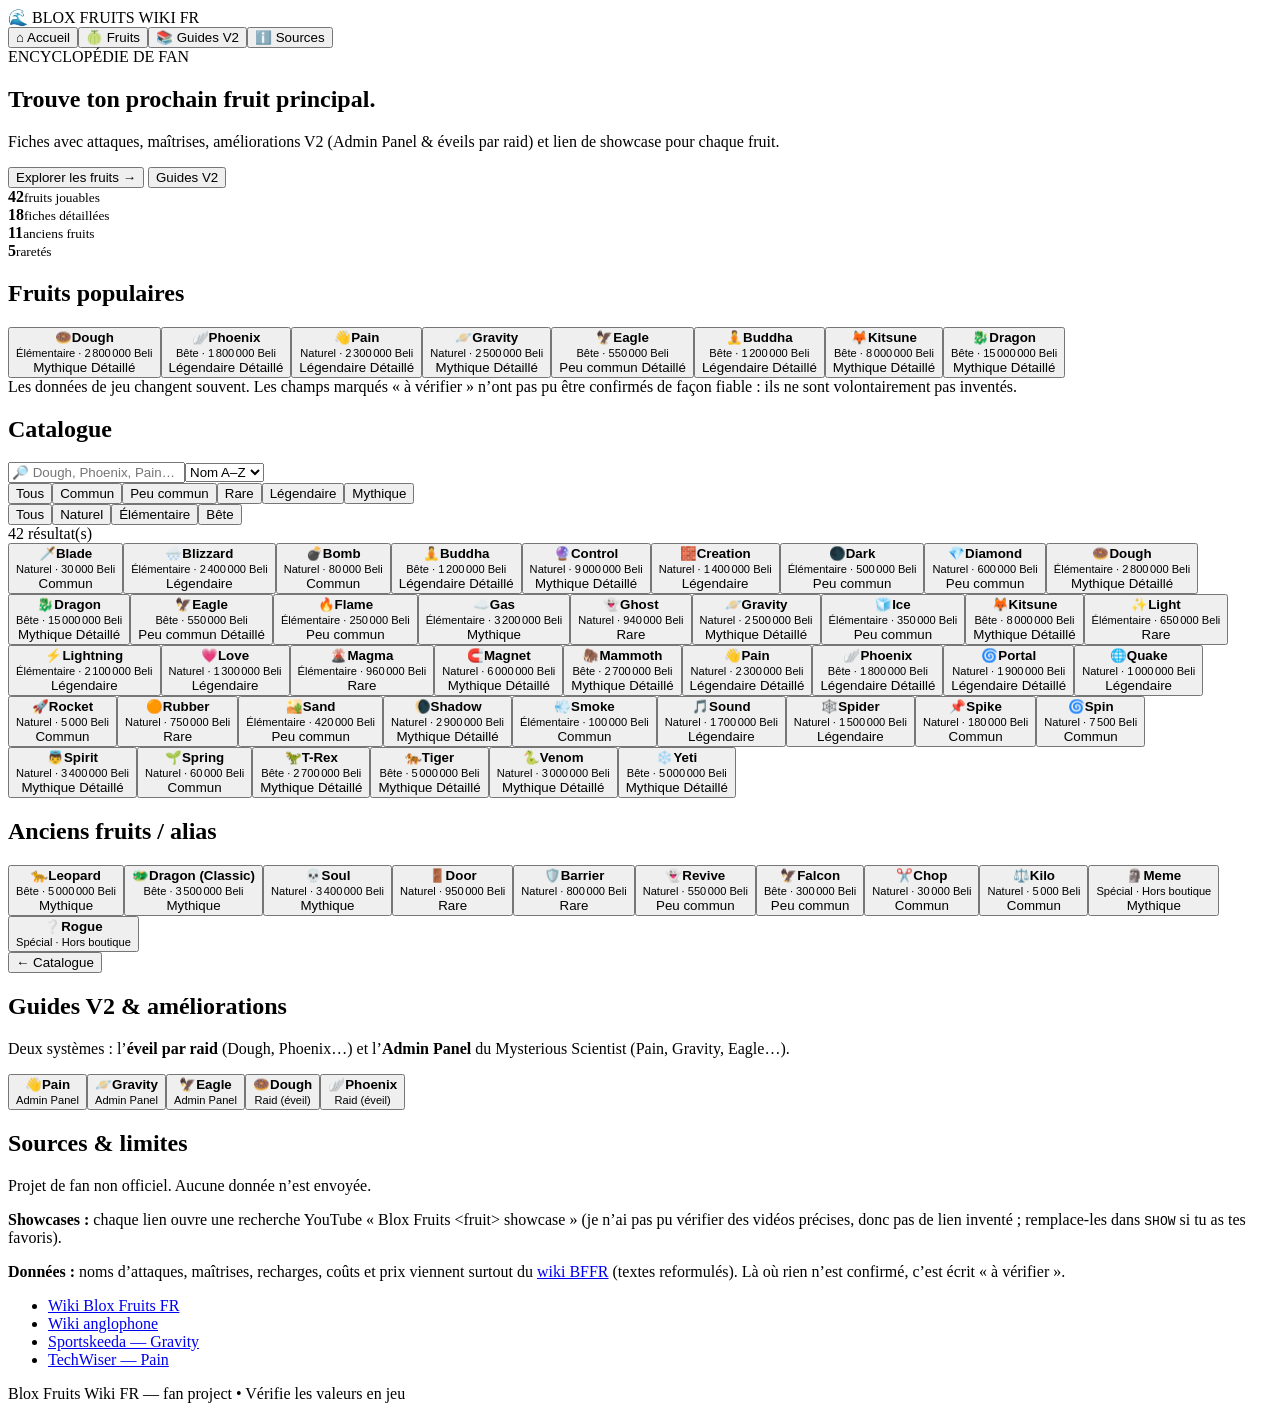
==== commit 995f839d: "Rename blox-fruits-index.html to index.html" ====
--- a/index.html
+++ b/index.html
@@ -1,146 +1,18 @@
 <!doctype html>
-<html lang="fr">
-<head>
-<meta charset="utf-8">
-<meta name="viewport" content="width=device-width,initial-scale=1">
-<title>Blox Fruits Wiki FR — Encyclopédie</title>
+<html lang="fr"><head><meta charset="utf-8"><meta name="viewport" content="width=device-width,initial-scale=1"><title>Blox Fruits Wiki FR</title>
 <link rel="stylesheet" href="style.css">
-</head>
-<body>
-<header class="top">
- <div class="topline"><div><div class="logo">🌊 BLOX <span>FRUITS WIKI</span></div><div class="sub">Encyclopédie de fan en français • Guide des fruits</div></div><span class="pill">VERSION PERSONNELLE</span></div>
- <nav>
-  <button class="tab active" data-view="home">⌂ Accueil</button>
-  <button class="tab" data-view="catalog">🍈 Fruits</button>
-  <button class="tab" data-view="guides">📚 Guides</button>
-  <button class="tab" data-view="glossary">📖 Comprendre le jeu</button>
-  <button class="tab" data-view="about">ℹ️ Sources & limites</button>
- </nav>
-</header>
+</head><body>
+<header><div class="logo">🌊 BLOX <span>FRUITS WIKI FR</span></div><nav>
+<button class="tab active" data-v="home">⌂ Accueil</button><button class="tab" data-v="catalog">🍈 Fruits</button><button class="tab" data-v="guides">📚 Guides V2</button><button class="tab" data-v="about">ℹ️ Sources</button></nav></header>
 <main>
-<section class="view active" id="home">
- <div class="hero"><div class="eyebrow">TON ENCYCLOPÉDIE DE BLOX FRUITS</div><h1>Trouve ton prochain <span>fruit principal.</span></h1><p>Recherche un fruit, compare son type et sa rareté, consulte les maîtrises, les attaques connues et les guides d'éveil. Les valeurs susceptibles de changer sont signalées pour éviter les informations inventées.</p><div class="actions"><button class="btn primary" onclick="showView('catalog')">Explorer les fruits →</button><button class="btn" onclick="showView('guides')">Voir les guides</button></div></div>
- <div class="stats"><div class="stat"><strong id="activeCount">42</strong><small>Fruits jouables listés dans cette base</small></div><div class="stat"><strong>3</strong><small>Familles : Naturel, Élémentaire, Bête</small></div><div class="stat"><strong>1 fichier</strong><small>Fonctionne localement dans ChromeOS</small></div></div>
- <div class="section-head"><div><h2>Fruits populaires</h2><div class="muted">Clique sur une carte pour ouvrir sa fiche.</div></div><button class="btn" onclick="showView('catalog')">Tout voir</button></div><div class="grid" id="featured"></div>
- <div class="notice">Important : les attaques, maîtrises et conditions peuvent changer après une mise à jour. Les fiches sans données vérifiées affichent « à vérifier » au lieu de fabriquer une valeur.</div>
-</section>
-<section class="view" id="catalog">
- <div class="section-head"><div><h1>Catalogue des fruits</h1><p class="muted">Filtre par nom, rareté ou type.</p></div></div>
- <div class="toolbar"><input class="field" id="search" placeholder="🔎 Chercher Dough, Phoenix, Dragon…"><select class="field" id="sort"><option value="name">Trier : nom A–Z</option><option value="priceDesc">Prix : plus cher</option><option value="priceAsc">Prix : moins cher</option></select></div>
- <div class="chips" id="rarityChips"></div><div class="chips" id="typeChips"></div><div class="muted" id="resultCount"></div><div class="grid" id="fruitGrid"></div>
- <div class="section-head"><div><h2>Fruits retirés / anciens noms</h2><p class="muted">Conservés à part pour éviter de les confondre avec le catalogue actuel.</p></div></div><div class="grid" id="legacyGrid"></div>
-</section>
-<section class="view" id="detail"><button class="btn" onclick="showView('catalog')">← Retour au catalogue</button><div id="detailContent"></div></section>
-<section class="view" id="guides">
- <div class="hero"><div class="eyebrow">PROGRESSION</div><h1>Guides de <span>fruits & éveils</span></h1><p>Les éveils ne sont pas disponibles pour tous les fruits. Les guides sont séparés des simples niveaux de maîtrise.</p></div>
- <div class="guidegrid" id="guideGrid"></div><div id="guideDetail" class="box hidden"></div>
-</section>
-<section class="view" id="glossary">
- <h1>📖 Comprendre les fiches</h1>
- <div class="two">
-  <div class="box"><h3>Mastery / Maîtrise</h3><p class="muted">La maîtrise progresse en utilisant le fruit et en battant des ennemis. Elle débloque les attaques à des seuils propres à chaque fruit. Le niveau requis doit être vérifié sur la fiche actuelle.</p></div>
-  <div class="box"><h3>Éveil / V2</h3><p class="muted">Certains fruits peuvent être éveillés via des raids. L'éveil améliore des capacités en échange de fragments. Tous les fruits n'ont pas d'éveil classique.</p></div>
-  <div class="box"><h3>Type</h3><p class="muted"><b>Naturel :</b> capacités variées. <b>Élémentaire :</b> pouvoirs élémentaires et passifs spécifiques. <b>Bête :</b> transformations ou formes animales.</p></div>
-  <div class="box"><h3>Prix</h3><p class="muted">Le prix Beli et le prix Robux sont différents. Les valeurs de trading entre joueurs ne sont pas le prix du Dealer et peuvent changer.</p></div>
- </div>
-</section>
-<section class="view" id="about">
- <h1>ℹ️ Sources & limites</h1>
- <div class="box"><p>Cette page est un projet de fan, non affilié à Roblox ou aux créateurs de Blox Fruits. Le code fonctionne sans serveur et n'envoie aucune donnée.</p><p>La base ci-dessous reprend une liste communautaire des fruits, types, raretés et prix de référence. Les attaques et conditions exactes sont renseignées lorsqu'elles sont disponibles dans cette version ; les autres champs sont explicitement signalés.</p><p class="links">Références à consulter pour vérifier les changements :</p><ul class="links"><li><a href="https://bffr.fr/wiki/fruits" target="_blank" rel="noopener">Wiki Blox Fruits FR — catalogue des fruits</a></li><li><a href="https://bffr.fr/wiki/" target="_blank" rel="noopener">Wiki communautaire Blox Fruits FR</a></li><li><a href="https://blox-fruits.fandom.com/wiki/Blox_Fruits_Wiki" target="_blank" rel="noopener">Wiki communautaire anglophone</a></li></ul><div class="notice">Les prix et raretés sont des données de référence, pas une garantie de stock actuel. Les données de combat doivent être revérifiées après les mises à jour.</div></div>
-</section>
-</main>
-<footer class="footer">Blox Fruits Wiki FR — projet personnel de fan • Non officiel • Vérifie les valeurs dans le jeu</footer>
-<script>
-const raw = [
-["Rocket","Commun","Naturel","🚀",5000,50],["Spin","Commun","Naturel","🌀",7500,75],["Blade","Commun","Naturel","🗡️",30000,100],["Spring","Commun","Naturel","🌱",60000,180],["Bomb","Commun","Naturel","💣",80000,220],["Smoke","Commun","Élémentaire","💨",100000,250],["Spike","Commun","Naturel","📌",180000,380],
-["Flame","Peu commun","Élémentaire","🔥",250000,550],["Ice","Peu commun","Élémentaire","🧊",350000,750],["Sand","Peu commun","Élémentaire","🏜️",420000,850],["Dark","Peu commun","Élémentaire","🌑",500000,950],["Eagle","Peu commun","Bête","🦅",550000,975],["Diamond","Peu commun","Naturel","💎",600000,1000],
-["Light","Rare","Élémentaire","✨",650000,1100],["Rubber","Rare","Naturel","🟠",750000,1200],["Ghost","Rare","Naturel","👻",940000,1275],["Magma","Rare","Élémentaire","🌋",960000,1300],
-["Quake","Légendaire","Naturel","🌐",1000000,1500],["Buddha","Légendaire","Bête","🧘",1200000,1650],["Love","Légendaire","Naturel","💗",1300000,1700],["Creation","Légendaire","Naturel","🧱",1400000,1750],["Spider","Légendaire","Naturel","🕸️",1500000,1800],["Sound","Légendaire","Naturel","🎵",1700000,1900],["Phoenix","Légendaire","Bête","🪽",1800000,2000],["Portal","Légendaire","Naturel","🌀",1900000,2000],["Lightning","Légendaire","Élémentaire","⚡",2100000,2100],["Pain","Légendaire","Naturel","👋",2300000,2200],["Blizzard","Légendaire","Élémentaire","🌨️",2400000,2250],
-["Gravity","Mythique","Naturel","🪐",2500000,2300],["Mammoth","Mythique","Bête","🦣",2700000,2350],["T-Rex","Mythique","Bête","🦖",2700000,2350],["Dough","Mythique","Élémentaire","🍩",2800000,2400],["Shadow","Mythique","Naturel","🌘",2900000,2425],["Venom","Mythique","Naturel","🐍",3000000,2450],["Gas","Mythique","Élémentaire","☁️",3200000,2500],["Spirit","Mythique","Naturel","👼",3400000,2550],["Tiger","Mythique","Bête","🐅",5000000,3000],["Yeti","Mythique","Bête","❄️",5000000,3000],["Kitsune","Mythique","Bête","🦊",8000000,4000],["Control","Mythique","Naturel","🔮",9000000,4000],["Dragon","Mythique","Bête","🐉",15000000,5000],
-["Magnet","Mythique","Naturel","🧲",6000000,3500]
-];
-const fruits=raw.map(([name,rarity,type,emoji,beli,robux])=>({name,rarity,type,emoji,beli,robux}));
-const legacy=[
-{name:"Leopard",rarity:"Mythique",type:"Bête",emoji:"🐆",beli:5000000,robux:null,note:"Fiche héritée / disponibilité à vérifier."},
-{name:"Dragon (Classic)",rarity:"Mythique",type:"Bête",emoji:"🐲",beli:3500000,robux:null,note:"Ancienne version du fruit Dragon."},
-{name:"Soul",rarity:"Mythique",type:"Naturel",emoji:"💀",beli:3400000,robux:null,note:"Ancien nom associé à Spirit."},
-{name:"Door",rarity:"Rare",type:"Naturel",emoji:"🚪",beli:950000,robux:null,note:"Fruit retiré / ancien."},
-{name:"Barrier",rarity:"Rare",type:"Naturel",emoji:"🛡️",beli:800000,robux:null,note:"Fruit retiré / ancien."},
-{name:"Revive",rarity:"Peu commun",type:"Naturel",emoji:"👻",beli:550000,robux:null,note:"Ancien nom associé à Ghost."},
-{name:"Falcon",rarity:"Peu commun",type:"Bête",emoji:"🦅",beli:300000,robux:null,note:"Ancien nom associé à Eagle."},
-{name:"Chop",rarity:"Commun",type:"Naturel",emoji:"✂️",beli:30000,robux:null,note:"Ancien nom associé à Blade."},
-{name:"Kilo",rarity:"Commun",type:"Naturel",emoji:"⚖️",beli:5000,robux:null,note:"Fruit retiré."},
-{name:"Meme",rarity:"Mythique",type:"Naturel",emoji:"🗿",beli:null,robux:null,note:"Non standard / disponibilité à vérifier."},
-{name:"Meme (Admin)",rarity:"Admin",type:"Spécial",emoji:"🧪",beli:null,robux:null,note:"Non disponible normalement aux joueurs."},
-{name:"Rogue",rarity:"Spécial",type:"Spécial",emoji:"❔",beli:null,robux:null,note:"Hors boutique / disponibilité à vérifier."}
-];
-// Détails précis inclus ici seulement quand cette base a une référence claire.
-// Pour les autres fruits, les touches et Mastery ne sont pas inventées.
-const detail={
-"Dough":{intro:"Fruit axé sur les attaques de pâte, les prises et les combos. Il possède un éveil via un raid spécial.",awaken:"Oui — éveil spécial",moves:[
-["Z","Fried Dough","À vérifier","Projectile de pâte ; vérifie le seuil exact de maîtrise dans la version actuelle."],
-["X","Sticky Dough","À vérifier","Attaque de pâte qui immobilise ou attrape l'adversaire selon le mouvement."],
-["C","Caractéristiques à vérifier","À vérifier","Nom, effet et seuil à confirmer dans le jeu."],
-["V","Caractéristiques à vérifier","À vérifier","Nom, effet et seuil à confirmer dans le jeu."],
-["F","Scorching Donut","À vérifier","Capacité de déplacement liée à la pâte."]
-],guide:["Prépare le Sweet Chalice : les éléments nécessaires comprennent le God's Chalice et 10 Conjured Cocoa, à échanger auprès du Sweet Crafter.","Les étapes liées à Cake Land et Drip Mama servent à déclencher le combat du Dough King ; vérifie les prérequis exacts dans le jeu.","Vaincre le Dough King est lié à l'accès à la progression du raid Dough.","Termine les raids et dépense les fragments pour éveiller les capacités une par une."],cost:"Éveil complet : 18 500 fragments (valeur de référence à revérifier).",note:"L'invocation du Dough King et l'accès au raid d'éveil sont des étapes liées mais distinctes."},
-"Phoenix":{intro:"Fruit Bête centré sur la transformation, le vol et le soutien par les flammes de régénération.",awaken:"Oui — raid Phoenix spécial",moves:[
-["Z","Cannon","À vérifier","Attaque de base à distance."],["X","Regeneration Flames","À vérifier","Flammes de régénération et soutien."],["C","Swift Flight","À vérifier","Déplacement aérien."],["V","Transformation","À vérifier","Transformation Phoenix selon la version."],["F","Flight","À vérifier","Capacité de vol."]
-],guide:["Atteins 400 de maîtrise sur Phoenix pour pouvoir acheter ton propre jeton de raid auprès du Sick Scientist à Sea of Treats.","Le jeton coûte 1 000 fragments ou peut être acheté avec un fruit physique remplissant le seuil de valeur demandé.","Tu peux aussi rejoindre le raid Phoenix organisé par un autre joueur : les 400 de maîtrise sont nécessaires pour acheter ton propre jeton, pas pour rejoindre un raid lancé par quelqu'un d'autre.","Termine le raid et dépense les fragments pour débloquer les mouvements éveillés."],cost:"Éveil complet : 18 500 fragments. Référence : Z 500, F 2 000, X 3 000, C 4 000, M1 4 000, V 5 000 fragments.",note:"Le seuil de 400 de maîtrise concerne l'achat du jeton personnel."},
-"Pain":{intro:"Fruit Naturel de combat axé sur les impacts et les attaques de portée.",awaken:"Pas d'éveil V2 classique indiqué dans cette fiche.",moves:[
-["M1","Attaque normale","À vérifier","Nom et valeurs à vérifier en jeu."],["Z","Fury Jab","À vérifier","Attaque de combat ; détails exacts à vérifier."],["X","Rage Release","À vérifier","Détails à confirmer."],["C","Agony Nuke","À vérifier","Détails à confirmer."],["V","Torment Warp","À vérifier","Détails à confirmer."],["F","Capacité de mobilité","À vérifier","Détails à confirmer."]
-],guide:["Pain ne suit pas simplement le système d'éveil V2 classique.","Des guides communautaires décrivent des objectifs d'amélioration dédiés via l'Admin Panel.","Les objectifs rapportés impliquent différents seuils de maîtrise et défis spécifiques ; consulte l'interface en jeu avant de te lancer."],cost:"Coûts et conditions à confirmer dans la version actuelle.",note:"Ne confonds pas les améliorations spécifiques et l'éveil standard par raid."},
-"Gravity":{intro:"Fruit Naturel utilisant la gravité et des attaques de zone inspirées des météores.",awaken:"Pas d'éveil V2 classique indiqué dans cette fiche.",moves:[
-["M1","Attaque normale","À vérifier","Détails exacts à vérifier."],["Z","Singularity","À vérifier","Attaque associée à la gravité."],["X","Orbital Chain","À vérifier","Détails exacts à vérifier."],["C","Gravitational Prison","À vérifier","Contrôle de zone ; détails exacts à vérifier."],["V","Asteroid Crash","À vérifier","Attaque de type météore."],["F","Shooting Star","À vérifier","Détails exacts à vérifier."]
-],guide:["Gravity ne suit pas le système d'éveil V2 standard dans cette fiche.","Des sources communautaires mentionnent des objectifs d'amélioration dédiés ; vérifie leur présence et leurs conditions dans la version actuelle.","Ne dépense pas de ressources avant d'avoir confirmé les conditions affichées dans le jeu."],cost:"Coût et objectifs à confirmer.",note:"Les informations sur les améliorations de Gravity sont sujettes à vérification."}
-};
-function showView(id){document.querySelectorAll('.view').forEach(v=>v.classList.toggle('active',v.id===id));document.querySelectorAll('.tab').forEach(b=>b.classList.toggle('active',b.dataset.view===id));window.scrollTo({top:0,behavior:'smooth'});}
-document.querySelectorAll('.tab').forEach(b=>b.addEventListener('click',()=>showView(b.dataset.view)));
-function fmt(n){return n==null?'À vérifier':n.toLocaleString('fr-FR');}
-function card(f,old=false){return `<button class="box fruit" onclick="${old?`openLegacy('${f.name}')`:`openFruit('${f.name}')`}"><span class="emoji">${f.emoji}</span><strong>${f.name}</strong><small>${f.type} · ${f.beli==null?'Prix à vérifier':fmt(f.beli)+' Beli'}</small><span class="rarity ${f.rarity==='Mythique'?'mythic':f.rarity==='Légendaire'?'legendary':f.rarity==='Rare'?'rare':''}">${f.rarity}</span></button>`}
-let selectedR='Tous',selectedT='Tous';
-function chips(el,values,selected,callback){document.getElementById(el).innerHTML=values.map(v=>`<button class="chip ${v===selected?'active':''}" data-v="${v}">${v}</button>`).join('');document.getElementById(el).querySelectorAll('button').forEach(b=>b.onclick=()=>{callback(b.dataset.v);chips(el,values,el==='rarityChips'?selectedR:selectedT,callback);render();});}
-function render(){let q=document.getElementById('search').value.toLowerCase(),sort=document.getElementById('sort').value;let a=fruits.filter(f=>(f.name+' '+f.type+' '+f.rarity).toLowerCase().includes(q)&&(selectedR==='Tous'||f.rarity===selectedR)&&(selectedT==='Tous'||f.type===selectedT));if(sort==='priceDesc')a.sort((x,y)=>(y.beli||0)-(x.beli||0));else if(sort==='priceAsc')a.sort((x,y)=>(x.beli||0)-(y.beli||0));else a.sort((x,y)=>x.name.localeCompare(y.name));document.getElementById('fruitGrid').innerHTML=a.map(f=>card(f)).join('');document.getElementById('resultCount').textContent=a.length+' résultat(s)';}
-chips('rarityChips',['Tous','Commun','Peu commun','Rare','Légendaire','Mythique'],selectedR,v=>selectedR=v);
-chips('typeChips',['Tous','Naturel','Élémentaire','Bête'],selectedT,v=>selectedT=v);
-document.getElementById('search').addEventListener('input',render);document.getElementById('sort').addEventListener('change',render);render();
-document.getElementById('featured').innerHTML=['Dough','Phoenix','Buddha','Portal','Kitsune','Dragon','Pain','Gravity'].map(n=>card(fruits.find(f=>f.name===n))).join('');
-document.getElementById('legacyGrid').innerHTML=legacy.map(f=>card(f,true)).join('');
-document.getElementById('activeCount').textContent=fruits.length;
-function openFruit(name){let f=fruits.find(x=>x.name===name),d=detail[name];showView('detail');let moves=d?d.moves.map(m=>`<div class="move"><h3><span class="key">${m[0]}</span>${m[1]}</h3><div class="mastery">Maîtrise requise : ${m[2]}</div><p>${m[3]}</p></div>`).join(''):`<div class="info">Les attaques et seuils de maîtrise de ce fruit ne sont pas encore vérifiés dans cette version. Consulte la fiche communautaire liée ci-dessous avant d'ajouter des valeurs.</div>`;
-let guide=d?`<h3>Guide d'éveil / progression</h3><ol class="steps">${d.guide.map(s=>`<li>${s}</li>`).join('')}</ol><div class="notice">${d.note}</div><p><b>Coût :</b> ${d.cost}</p>`:`<h3>Éveil et quêtes</h3><p class="muted">À vérifier. Tous les fruits ne possèdent pas un éveil V2 classique.</p>`;
-document.getElementById('detailContent').innerHTML=`<div class="detail-hero"><div class="bigemoji">${f.emoji}</div><div><span class="rarity ${f.rarity==='Mythique'?'mythic':f.rarity==='Légendaire'?'legendary':f.rarity==='Rare'?'rare':''}">${f.rarity}</span><h1>${f.name}</h1><p class="muted">${d?d.intro:f.type+' — fruit du catalogue Blox Fruits.'}</p></div></div><div class="detail-grid"><aside><div class="box"><h2>📋 Résumé</h2><div class="facts"><div class="fact"><small>Type</small><b>${f.type}</b></div><div class="fact"><small>Rareté</small><b>${f.rarity}</b></div><div class="fact"><small>Prix Beli</small><b>${fmt(f.beli)}</b></div><div class="fact"><small>Prix Robux</small><b>${f.robux==null?'À vérifier':fmt(f.robux)}</b></div></div><p><b>Éveil :</b> ${d?d.awaken:'À vérifier'}</p><p><b>Mastery :</b> seuils propres à chaque attaque, à vérifier dans la liste ci-contre.</p><p><a href="https://bffr.fr/wiki/fruits/${f.name.toLowerCase().replaceAll(' ','-')}/" target="_blank" rel="noopener">Ouvrir la fiche communautaire ↗</a></p></div><div class="box"><h3>À vérifier avant de jouer</h3><p class="muted">Prix actuel, touches, seuils de maîtrise, coûts de fragments et conditions après la dernière mise à jour.</p></div></aside><div><div class="box"><h2>⚔️ Attaques & maîtrise</h2>${moves}</div><div class="box">${guide}</div></div></div>`;}
-function openLegacy(name){let f=legacy.find(x=>x.name===name);showView('detail');document.getElementById('detailContent').innerHTML=`<div class="detail-hero"><div class="bigemoji">${f.emoji}</div><div><h1>${f.name}</h1><p>${f.note}</p></div></div><div class="box"><p><b>Statut :</b> ancien fruit, alias ou disponibilité spéciale à confirmer.</p><p><b>Prix historique :</b> ${fmt(f.beli)} Beli.</p><p>Cette fiche est séparée des fruits jouables actuels pour ne pas induire en erreur.</p><a href="https://bffr.fr/wiki/fruits" target="_blank" rel="noopener">Comparer au catalogue communautaire ↗</a></div>`;}
-const guideData=[
-["Dough","🍩","Sweet Chalice, Dough King et raid Dough",["Les guides communautaires associent le Sweet Chalice au God's Chalice et à 10 Conjured Cocoa via le Sweet Crafter.","Les étapes de Cake Land et Drip Mama concernent l'invocation du Dough King.","Le combat du Dough King est lié à l'accès au raid spécial Dough.","Après avoir obtenu l'accès au raid, termine-le pour gagner des fragments et éveiller les capacités.","Vérifie les prérequis exacts et les objets demandés en jeu : ces étapes peuvent changer." ]],
-["Phoenix","🪽","Maîtrise 400 et jeton de raid Phoenix",["Atteins 400 de maîtrise pour acheter ton propre jeton Phoenix au Sick Scientist à Sea of Treats.","Le jeton coûte 1 000 fragments ou peut demander un fruit physique répondant au seuil de valeur en jeu.","Tu peux rejoindre un raid hébergé par un autre joueur sans acheter ton propre jeton.","Termine le raid puis dépense les fragments pour débloquer les capacités éveillées." ]],
-["Pain","👋","Fiche spéciale : vérifie les améliorations actuelles",["Pain n'a pas un éveil V2 classique répertorié ici.","Les objectifs d'amélioration cités par certaines sources communautaires peuvent changer ; vérifie l'Admin Panel et les conditions affichées en jeu.","N'ajoute pas de coûts ou de quêtes exacts sans source récente."]],
-["Gravity","🪐","Fiche spéciale : vérifie les améliorations actuelles",["Gravity n'a pas un éveil V2 classique répertorié ici.","Vérifie les objectifs, seuils de maîtrise et matériaux dans la version actuelle du jeu.","Les noms de capacités et leurs effets peuvent être modifiés par les mises à jour."]],
-["Éveils en général","💠","Raids, fragments et mouvements éveillés",["Tous les fruits ne peuvent pas être éveillés.","Pour un fruit éligible, l'éveil passe généralement par un raid adapté et des fragments.","Certains fruits ont une progression ou des conditions spéciales.","Avant d'utiliser tes fragments, consulte les coûts actuels et l'ordre des mouvements dans le jeu."]]
-];
-document.getElementById('guideGrid').innerHTML=guideData.map((g,i)=>`<button class="box guidecard" onclick="showGuide(${i})"><span class="bigemoji">${g[1]}</span><h3>${g[0]}</h3><p class="muted">${g[2]}</p></button>`).join('');
-function showGuide(i){let g=guideData[i],el=document.getElementById('guideDetail');el.classList.remove('hidden');el.innerHTML=`<h2>${g[1]} ${g[0]}</h2><p class="muted">${g[2]}</p><ol class="steps">${g[3].map(s=>`<li>${s}</li>`).join('')}</ol><button class="btn" onclick="document.getElementById('guideDetail').classList.add('hidden')">Fermer</button>`;el.scrollIntoView({behavior:'smooth',block:'start'});}
-
-// Verdict PvP / PvE et animations des fiches.
-(function(){
-  const ratings={Rocket:[2,3],Spin:[3,3],Blade:[4,4],Spring:[4,4],Bomb:[5,5],Smoke:[4,5],Spike:[3,4],Flame:[6,7],Ice:[8,8],Sand:[7,7],Dark:[7,7],Eagle:[6,6],Diamond:[5,6],Light:[7,9],Rubber:[7,6],Ghost:[6,7],Magma:[7,10],Quake:[8,8],Buddha:[5,10],Love:[7,7],Creation:[6,8],Spider:[8,8],Sound:[7,9],Phoenix:[7,7],Portal:[10,7],Lightning:[8,9],Pain:[8,6],Blizzard:[8,9],Gravity:[7,8],Mammoth:[7,8],'T-Rex':[8,9],Dough:[9,8],Shadow:[8,8],Venom:[8,9],Gas:[8,9],Spirit:[8,8],Tiger:[9,9],Yeti:[8,8],Kitsune:[10,9],Control:[9,8],Dragon:[10,10],Magnet:[6,7]};
-  function level(n){return n>=9?'Excellent':n>=8?'Très bon':n>=7?'Bon':n>=5?'Correct':'Limité'}
-  function score(label,n){return '<div class="verdict-score"><div class="verdict-score-head"><b>'+label+'</b><strong>'+n+'/10</strong></div><small>'+level(n)+'</small><div class="verdict-bar"><span style="width:'+(n*10)+'%"></span></div></div>'}
-  function restore(){
-    const root=document.getElementById('detailContent'); if(!root)return;
-    const hero=root.querySelector('.detail-hero'); if(!hero)return;
-    const title=hero.querySelector('h1'); const name=title?title.textContent.trim():'';
-    if(!hero.querySelector('.detail-fx')){const fx=document.createElement('span');fx.className='detail-fx';fx.setAttribute('aria-hidden','true');hero.appendChild(fx)}
-    const grid=root.querySelector('.detail-grid'); if(!grid||grid.querySelector('.verdict-panel'))return;
-    const values=ratings[name]||[5,5];
-    const panel=document.createElement('section');panel.className='verdict-panel';
-    panel.innerHTML='<div class="verdict-title"><span class="verdict-icon">⚖️</span><div><h2>Verdict</h2><p>Évaluation du fruit sur 10</p></div></div><div class="verdict-scores">'+score('PvP',values[0])+score('PvE',values[1])+'</div><p class="verdict-disclaimer">Notes indicatives et non officielles. Elles peuvent varier selon le niveau, le build, la maîtrise et le style de jeu.</p>';
-    grid.appendChild(panel);
-  }
-  const root=document.getElementById('detailContent');
-  if(root){new MutationObserver(restore).observe(root,{childList:true,subtree:true});restore()}
-})();
-
-</script>
-</body>
-</html>
+<section class="view active" id="home"><div class="hero"><div class="muted">ENCYCLOPÉDIE DE FAN</div><h1>Trouve ton prochain <span>fruit principal.</span></h1><p class="muted">Fiches avec attaques, maîtrises, améliorations V2 (Admin Panel &amp; éveils par raid) et lien de showcase pour chaque fruit.</p><button class="btn pri" onclick="show('catalog')">Explorer les fruits →</button> <button class="btn" onclick="show('guides')">Guides V2</button></div>
+<div class="stats"><div class="stat"><b>42</b><small>fruits jouables</small></div><div class="stat"><b>18</b><small>fiches détaillées</small></div><div class="stat"><b>11</b><small>anciens fruits</small></div><div class="stat"><b>5</b><small>raretés</small></div></div><h2>Fruits populaires</h2><div class="grid" id="feat"></div><div class="note">Les données de jeu changent souvent. Les champs marqués « à vérifier » n’ont pas pu être confirmés de façon fiable : ils ne sont volontairement pas inventés.</div></section>
+<section class="view" id="catalog"><h1>Catalogue</h1><div class="bar"><input class="f" id="q" placeholder="🔎 Dough, Phoenix, Pain…"><select class="f" id="s"><option value="n">Nom A–Z</option><option value="d">Prix ↓</option><option value="a">Prix ↑</option></select></div><div class="chips" id="cr"></div><div class="chips" id="ct"></div><div class="muted" id="rc"></div><div class="grid" id="fg"></div>
+<h2>Anciens fruits / alias</h2><div class="grid" id="lg"></div></section>
+<section class="view" id="detail"><button class="btn" onclick="show('catalog')">← Catalogue</button><div id="dc"></div></section>
+<section class="view" id="guides"><div class="hero"><h1>Guides <span>V2 &amp; améliorations</span></h1><p class="muted">Deux systèmes : l’<b>éveil par raid</b> (Dough, Phoenix…) et l’<b>Admin Panel</b> du Mysterious Scientist (Pain, Gravity, Eagle…).</p></div><div class="grid" id="gg"></div><div id="gd" class="box hidden"></div></section>
+<section class="view" id="about"><h1>Sources &amp; limites</h1><div class="box"><p>Projet de fan non officiel. Aucune donnée n’est envoyée.</p><p><b>Showcases :</b> chaque lien ouvre une recherche YouTube « Blox Fruits &lt;fruit&gt; showcase » (je n’ai pas pu vérifier des vidéos précises, donc pas de lien inventé ; remplace-les dans <code>SHOW</code> si tu as tes favoris).</p><p><b>Données :</b> noms d’attaques, maîtrises, recharges, coûts et prix viennent surtout du <a href="https://bffr.fr/wiki/fruits/" target="_blank" rel="noopener">wiki BFFR</a> (textes reformulés). Là où rien n’est confirmé, c’est écrit « à vérifier ».</p><ul><li><a href="https://bffr.fr/wiki/fruits" target="_blank" rel="noopener">Wiki Blox Fruits FR</a></li><li><a href="https://blox-fruits.fandom.com/wiki/Blox_Fruits_Wiki" target="_blank" rel="noopener">Wiki anglophone</a></li><li><a href="https://www.sportskeeda.com/roblox-news/how-awaken-gravity-fruit-blox-fruits" target="_blank" rel="noopener">Sportskeeda — Gravity</a></li><li><a href="https://techwiser.com/blox-fruits-how-to-awaken-pain-fruit-guide/" target="_blank" rel="noopener">TechWiser — Pain</a></li></ul></div></section>
+</main><footer>Blox Fruits Wiki FR — fan project • Vérifie les valeurs en jeu</footer>
+<script src="data.js"></script>
+<script src="app.js"></script>
+</body></html>
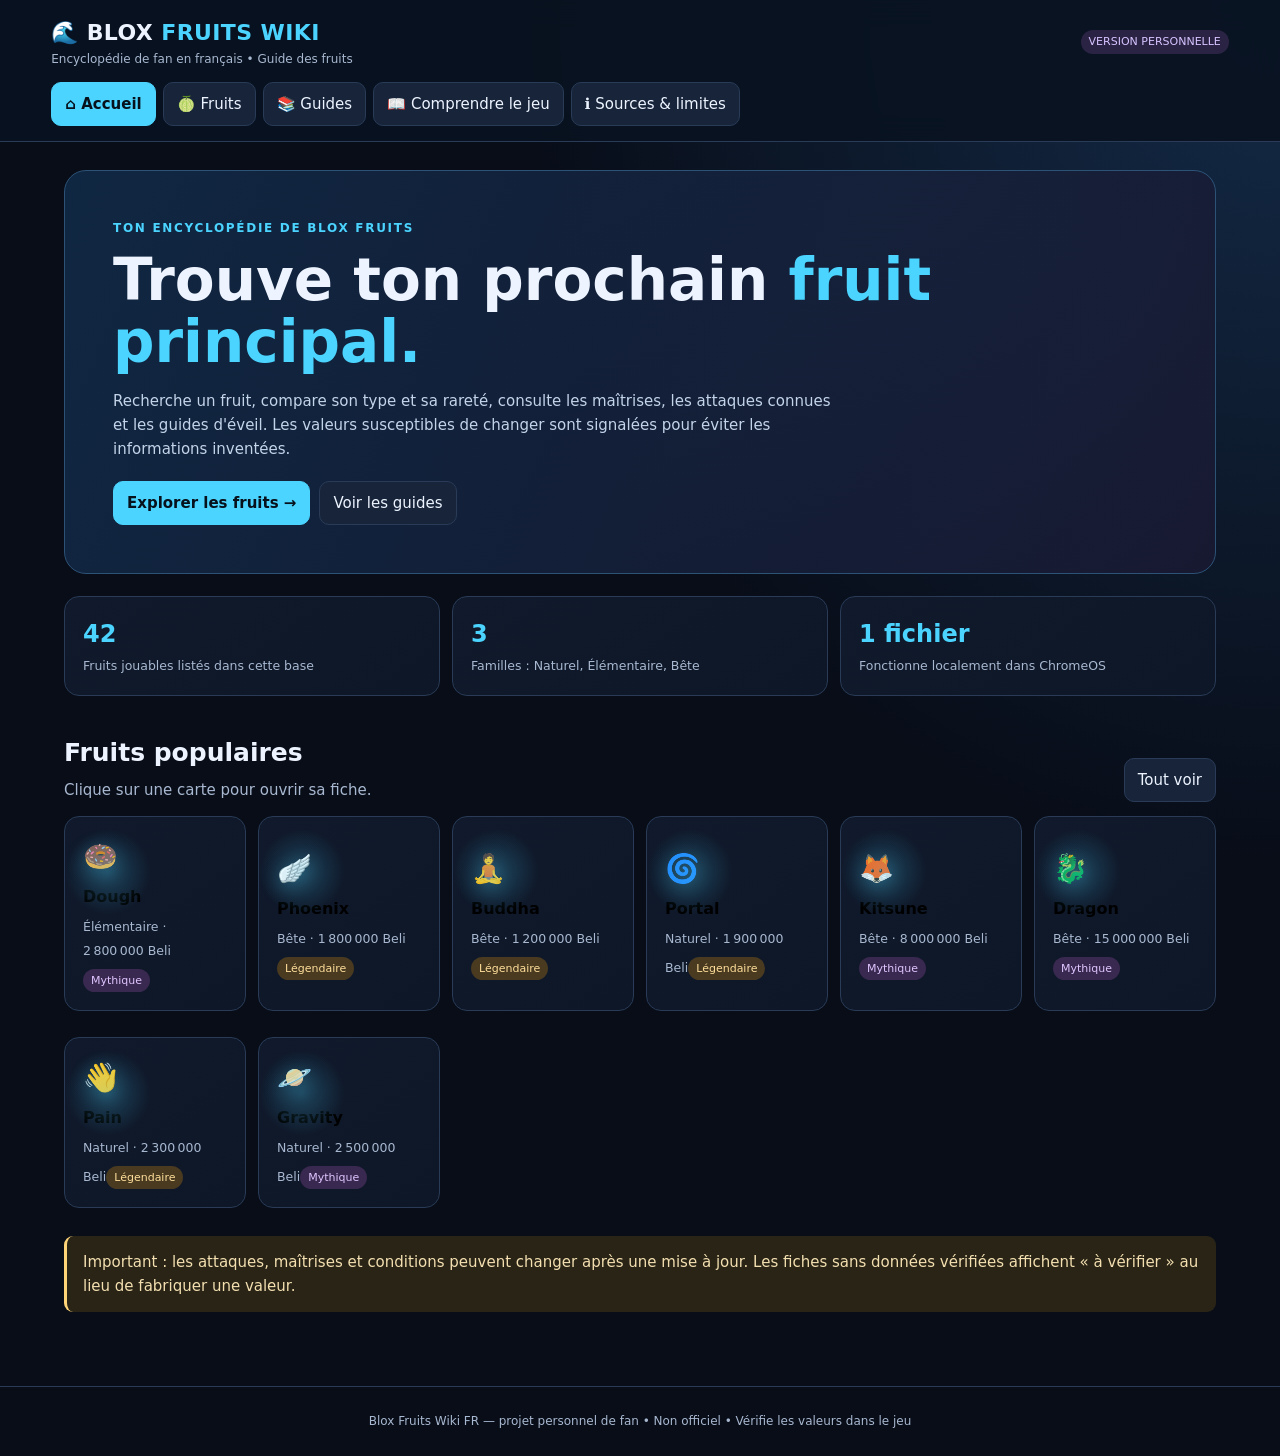
==== commit 5809b83a: "Add files via upload" ====
--- a/index.html
+++ b/index.html
@@ -1,18 +1,56 @@
 <!doctype html>
-<html lang="fr"><head><meta charset="utf-8"><meta name="viewport" content="width=device-width,initial-scale=1"><title>Blox Fruits Wiki FR</title>
+<html lang="fr">
+<head>
+<meta charset="utf-8">
+<meta name="viewport" content="width=device-width,initial-scale=1">
+<title>Blox Fruits Wiki FR — Encyclopédie</title>
 <link rel="stylesheet" href="style.css">
-</head><body>
-<header><div class="logo">🌊 BLOX <span>FRUITS WIKI FR</span></div><nav>
-<button class="tab active" data-v="home">⌂ Accueil</button><button class="tab" data-v="catalog">🍈 Fruits</button><button class="tab" data-v="guides">📚 Guides V2</button><button class="tab" data-v="about">ℹ️ Sources</button></nav></header>
+</head>
+<body>
+<header class="top">
+ <div class="topline"><div><div class="logo">🌊 BLOX <span>FRUITS WIKI</span></div><div class="sub">Encyclopédie de fan en français • Guide des fruits</div></div><span class="pill">VERSION PERSONNELLE</span></div>
+ <nav>
+  <button class="tab active" data-view="home">⌂ Accueil</button>
+  <button class="tab" data-view="catalog">🍈 Fruits</button>
+  <button class="tab" data-view="guides">📚 Guides</button>
+  <button class="tab" data-view="glossary">📖 Comprendre le jeu</button>
+  <button class="tab" data-view="about">ℹ️ Sources & limites</button>
+ </nav>
+</header>
 <main>
-<section class="view active" id="home"><div class="hero"><div class="muted">ENCYCLOPÉDIE DE FAN</div><h1>Trouve ton prochain <span>fruit principal.</span></h1><p class="muted">Fiches avec attaques, maîtrises, améliorations V2 (Admin Panel &amp; éveils par raid) et lien de showcase pour chaque fruit.</p><button class="btn pri" onclick="show('catalog')">Explorer les fruits →</button> <button class="btn" onclick="show('guides')">Guides V2</button></div>
-<div class="stats"><div class="stat"><b>42</b><small>fruits jouables</small></div><div class="stat"><b>18</b><small>fiches détaillées</small></div><div class="stat"><b>11</b><small>anciens fruits</small></div><div class="stat"><b>5</b><small>raretés</small></div></div><h2>Fruits populaires</h2><div class="grid" id="feat"></div><div class="note">Les données de jeu changent souvent. Les champs marqués « à vérifier » n’ont pas pu être confirmés de façon fiable : ils ne sont volontairement pas inventés.</div></section>
-<section class="view" id="catalog"><h1>Catalogue</h1><div class="bar"><input class="f" id="q" placeholder="🔎 Dough, Phoenix, Pain…"><select class="f" id="s"><option value="n">Nom A–Z</option><option value="d">Prix ↓</option><option value="a">Prix ↑</option></select></div><div class="chips" id="cr"></div><div class="chips" id="ct"></div><div class="muted" id="rc"></div><div class="grid" id="fg"></div>
-<h2>Anciens fruits / alias</h2><div class="grid" id="lg"></div></section>
-<section class="view" id="detail"><button class="btn" onclick="show('catalog')">← Catalogue</button><div id="dc"></div></section>
-<section class="view" id="guides"><div class="hero"><h1>Guides <span>V2 &amp; améliorations</span></h1><p class="muted">Deux systèmes : l’<b>éveil par raid</b> (Dough, Phoenix…) et l’<b>Admin Panel</b> du Mysterious Scientist (Pain, Gravity, Eagle…).</p></div><div class="grid" id="gg"></div><div id="gd" class="box hidden"></div></section>
-<section class="view" id="about"><h1>Sources &amp; limites</h1><div class="box"><p>Projet de fan non officiel. Aucune donnée n’est envoyée.</p><p><b>Showcases :</b> chaque lien ouvre une recherche YouTube « Blox Fruits &lt;fruit&gt; showcase » (je n’ai pas pu vérifier des vidéos précises, donc pas de lien inventé ; remplace-les dans <code>SHOW</code> si tu as tes favoris).</p><p><b>Données :</b> noms d’attaques, maîtrises, recharges, coûts et prix viennent surtout du <a href="https://bffr.fr/wiki/fruits/" target="_blank" rel="noopener">wiki BFFR</a> (textes reformulés). Là où rien n’est confirmé, c’est écrit « à vérifier ».</p><ul><li><a href="https://bffr.fr/wiki/fruits" target="_blank" rel="noopener">Wiki Blox Fruits FR</a></li><li><a href="https://blox-fruits.fandom.com/wiki/Blox_Fruits_Wiki" target="_blank" rel="noopener">Wiki anglophone</a></li><li><a href="https://www.sportskeeda.com/roblox-news/how-awaken-gravity-fruit-blox-fruits" target="_blank" rel="noopener">Sportskeeda — Gravity</a></li><li><a href="https://techwiser.com/blox-fruits-how-to-awaken-pain-fruit-guide/" target="_blank" rel="noopener">TechWiser — Pain</a></li></ul></div></section>
-</main><footer>Blox Fruits Wiki FR — fan project • Vérifie les valeurs en jeu</footer>
-<script src="data.js"></script>
-<script src="app.js"></script>
-</body></html>
+<section class="view active" id="home">
+ <div class="hero"><div class="eyebrow">TON ENCYCLOPÉDIE DE BLOX FRUITS</div><h1>Trouve ton prochain <span>fruit principal.</span></h1><p>Recherche un fruit, compare son type et sa rareté, consulte les maîtrises, les attaques connues et les guides d'éveil. Les valeurs susceptibles de changer sont signalées pour éviter les informations inventées.</p><div class="actions"><button class="btn primary" onclick="showView('catalog')">Explorer les fruits →</button><button class="btn" onclick="showView('guides')">Voir les guides</button></div></div>
+ <div class="stats"><div class="stat"><strong id="activeCount">42</strong><small>Fruits jouables listés dans cette base</small></div><div class="stat"><strong>3</strong><small>Familles : Naturel, Élémentaire, Bête</small></div><div class="stat"><strong>1 fichier</strong><small>Fonctionne localement dans ChromeOS</small></div></div>
+ <div class="section-head"><div><h2>Fruits populaires</h2><div class="muted">Clique sur une carte pour ouvrir sa fiche.</div></div><button class="btn" onclick="showView('catalog')">Tout voir</button></div><div class="grid" id="featured"></div>
+ <div class="notice">Important : les attaques, maîtrises et conditions peuvent changer après une mise à jour. Les fiches sans données vérifiées affichent « à vérifier » au lieu de fabriquer une valeur.</div>
+</section>
+<section class="view" id="catalog">
+ <div class="section-head"><div><h1>Catalogue des fruits</h1><p class="muted">Filtre par nom, rareté ou type.</p></div></div>
+ <div class="toolbar"><input class="field" id="search" placeholder="🔎 Chercher Dough, Phoenix, Dragon…"><select class="field" id="sort"><option value="name">Trier : nom A–Z</option><option value="priceDesc">Prix : plus cher</option><option value="priceAsc">Prix : moins cher</option></select></div>
+ <div class="chips" id="rarityChips"></div><div class="chips" id="typeChips"></div><div class="muted" id="resultCount"></div><div class="grid" id="fruitGrid"></div>
+ <div class="section-head"><div><h2>Fruits retirés / anciens noms</h2><p class="muted">Conservés à part pour éviter de les confondre avec le catalogue actuel.</p></div></div><div class="grid" id="legacyGrid"></div>
+</section>
+<section class="view" id="detail"><button class="btn" onclick="showView('catalog')">← Retour au catalogue</button><div id="detailContent"></div></section>
+<section class="view" id="guides">
+ <div class="hero"><div class="eyebrow">PROGRESSION</div><h1>Guides de <span>fruits & éveils</span></h1><p>Les éveils ne sont pas disponibles pour tous les fruits. Les guides sont séparés des simples niveaux de maîtrise.</p></div>
+ <div class="guidegrid" id="guideGrid"></div><div id="guideDetail" class="box hidden"></div>
+</section>
+<section class="view" id="glossary">
+ <h1>📖 Comprendre les fiches</h1>
+ <div class="two">
+  <div class="box"><h3>Mastery / Maîtrise</h3><p class="muted">La maîtrise progresse en utilisant le fruit et en battant des ennemis. Elle débloque les attaques à des seuils propres à chaque fruit. Le niveau requis doit être vérifié sur la fiche actuelle.</p></div>
+  <div class="box"><h3>Éveil / V2</h3><p class="muted">Certains fruits peuvent être éveillés via des raids. L'éveil améliore des capacités en échange de fragments. Tous les fruits n'ont pas d'éveil classique.</p></div>
+  <div class="box"><h3>Type</h3><p class="muted"><b>Naturel :</b> capacités variées. <b>Élémentaire :</b> pouvoirs élémentaires et passifs spécifiques. <b>Bête :</b> transformations ou formes animales.</p></div>
+  <div class="box"><h3>Prix</h3><p class="muted">Le prix Beli et le prix Robux sont différents. Les valeurs de trading entre joueurs ne sont pas le prix du Dealer et peuvent changer.</p></div>
+ </div>
+</section>
+<section class="view" id="about">
+ <h1>ℹ️ Sources & limites</h1>
+ <div class="box"><p>Cette page est un projet de fan, non affilié à Roblox ou aux créateurs de Blox Fruits. Le code fonctionne sans serveur et n'envoie aucune donnée.</p><p>La base ci-dessous reprend une liste communautaire des fruits, types, raretés et prix de référence. Les attaques et conditions exactes sont renseignées lorsqu'elles sont disponibles dans cette version ; les autres champs sont explicitement signalés.</p><p class="links">Références à consulter pour vérifier les changements :</p><ul class="links"><li><a href="https://bffr.fr/wiki/fruits" target="_blank" rel="noopener">Wiki Blox Fruits FR — catalogue des fruits</a></li><li><a href="https://bffr.fr/wiki/" target="_blank" rel="noopener">Wiki communautaire Blox Fruits FR</a></li><li><a href="https://blox-fruits.fandom.com/wiki/Blox_Fruits_Wiki" target="_blank" rel="noopener">Wiki communautaire anglophone</a></li></ul><div class="notice">Les prix et raretés sont des données de référence, pas une garantie de stock actuel. Les données de combat doivent être revérifiées après les mises à jour.</div></div>
+</section>
+</main>
+<footer class="footer">Blox Fruits Wiki FR — projet personnel de fan • Non officiel • Vérifie les valeurs dans le jeu</footer>
+<script defer src="data.js"></script>
+<script defer src="app.js"></script>
+</body>
+</html>
--- a/style.css
+++ b/style.css
@@ -0,0 +1,35 @@
+:root{--bg:#080d18;--panel:#101a2c;--panel2:#17243a;--line:#293b57;--text:#edf4ff;--muted:#a8b8d0;--cyan:#4bd4ff;--violet:#b69aff;--gold:#ffd479;--green:#8ee6bb}
+*{box-sizing:border-box}html{scroll-behavior:smooth}body{margin:0;background:radial-gradient(ellipse at top right,#142b48 0,transparent 42%),var(--bg);color:var(--text);font:15px/1.6 system-ui,-apple-system,Segoe UI,Arial,sans-serif}
+button,input,select{font:inherit}button{cursor:pointer}.top{position:sticky;top:0;z-index:10;background:#091321ed;backdrop-filter:blur(14px);border-bottom:1px solid var(--line);padding:15px clamp(16px,4vw,55px)}
+.topline{display:flex;align-items:center;justify-content:space-between;gap:12px;flex-wrap:wrap}.logo{font-size:22px;font-weight:900;letter-spacing:.4px}.logo span{color:var(--cyan)}.sub{color:var(--muted);font-size:12px}
+nav{display:flex;gap:7px;flex-wrap:wrap;margin-top:13px}.btn,.tab{border:1px solid var(--line);background:var(--panel2);color:var(--text);padding:9px 13px;border-radius:10px}.btn:hover,.tab:hover{border-color:var(--cyan)}.tab.active,.btn.primary{background:var(--cyan);color:#06111c;border-color:var(--cyan);font-weight:750}
+main{max-width:1240px;margin:auto;padding:28px clamp(14px,4vw,44px) 60px}.view{display:none}.view.active{display:block}.hero{padding:clamp(22px,5vw,48px);border:1px solid #2c5276;border-radius:22px;background:linear-gradient(115deg,#102844f5,#17172ff0),radial-gradient(circle at 90% 20%,#2c6d8b,transparent 50%);margin-bottom:22px;overflow:hidden}.eyebrow{color:var(--cyan);font-size:12px;font-weight:800;letter-spacing:1.7px}.hero h1{font-size:clamp(32px,6vw,58px);line-height:1.08;margin:10px 0 15px}.hero h1 span{color:var(--cyan)}.hero p{max-width:720px;color:#c3d4e9}.actions{display:flex;gap:9px;flex-wrap:wrap;margin-top:20px}.stats{display:grid;grid-template-columns:repeat(3,1fr);gap:12px;margin:18px 0 32px}.stat,.box{background:linear-gradient(145deg,var(--panel),#0e1727);border:1px solid var(--line);border-radius:15px;padding:18px}.stat strong{display:block;font-size:24px;color:var(--cyan)}.stat small{color:var(--muted)}h2{font-size:25px;line-height:1.2;margin:10px 0}h3{margin:8px 0}.muted{color:var(--muted)}.toolbar{display:flex;gap:10px;flex-wrap:wrap;margin:18px 0}.toolbar input{flex:1;min-width:200px}.field{background:#0a1322;color:var(--text);border:1px solid var(--line);padding:12px 14px;border-radius:11px;outline:none}.field:focus{border-color:var(--cyan)}.chips{display:flex;gap:7px;flex-wrap:wrap;margin:10px 0}.chip{background:#142239;color:var(--muted);border:1px solid var(--line);border-radius:30px;padding:6px 11px;font-size:12px}.chip.active{background:#17425a;color:#9be7ff;border-color:#367c9c}.grid{display:grid;grid-template-columns:repeat(auto-fill,minmax(165px,1fr));gap:12px}.fruit{width:100%;text-align:left;min-height:130px;position:relative;overflow:hidden;transition:transform .16s,border-color .16s}.fruit:hover{transform:translateY(-3px);border-color:var(--cyan)}.fruit .emoji{font-size:28px;display:block}.fruit strong{display:block;font-size:16px;margin:4px 0}.fruit small{color:var(--muted)}.rarity{display:inline-block;font-size:11px;padding:3px 8px;border-radius:20px;background:#21344e;color:#bfeeff;margin-top:7px}.rarity.mythic{background:#39284f;color:#e0c5ff}.rarity.legendary{background:#493a20;color:#ffdf9b}.rarity.rare{background:#1b3e3a;color:#a5f2d5}.section-head{display:flex;align-items:end;justify-content:space-between;gap:12px;flex-wrap:wrap;margin:28px 0 14px}.notice{padding:14px 16px;border-left:3px solid var(--gold);background:#292416;border-radius:9px;color:#f3dfb0;margin:14px 0}.info{padding:14px 16px;border-left:3px solid var(--cyan);background:#10263a;border-radius:9px;color:#c8e8f6;margin:14px 0}.detail-hero{display:flex;gap:20px;align-items:center;flex-wrap:wrap;padding:24px;border:1px solid var(--line);border-radius:18px;background:linear-gradient(120deg,#11243a,#14172c);margin:18px 0}.bigemoji{font-size:64px}.detail-hero h1{margin:0;font-size:clamp(30px,5vw,46px)}.detail-grid{display:grid;grid-template-columns:minmax(220px,1fr) minmax(0,2fr);gap:15px}.box{margin-bottom:14px}.facts{display:grid;grid-template-columns:1fr 1fr;gap:10px}.fact{padding:10px;background:#0a1423;border:1px solid #20314b;border-radius:9px}.fact small{display:block;color:var(--muted)}.move{padding:14px 0;border-bottom:1px solid var(--line)}.move:last-child{border:0}.move h3{color:var(--cyan);font-size:16px}.key{display:inline-block;min-width:27px;text-align:center;border:1px solid #52718e;background:#1a2b42;padding:2px 7px;border-radius:6px;margin-right:7px}.move p{color:var(--muted);margin:5px 0}.move .mastery{font-size:12px;color:#b8c8df}.steps{padding-left:22px}.steps li{padding:5px 0}.links a{color:var(--cyan)}.footer{border-top:1px solid var(--line);padding:25px;text-align:center;color:var(--muted);font-size:12px}.hidden{display:none!important}.guidegrid{display:grid;grid-template-columns:repeat(auto-fit,minmax(220px,1fr));gap:12px}.guidecard{cursor:pointer}.guidecard:hover{border-color:var(--violet)}.pill{font-size:11px;padding:3px 8px;border-radius:20px;background:#2b2344;color:#d7c3ff}.two{display:grid;grid-template-columns:1fr 1fr;gap:12px}
+@media(max-width:700px){.stats{grid-template-columns:1fr}.detail-grid{grid-template-columns:1fr}.two{grid-template-columns:1fr}.top{position:relative}.grid{grid-template-columns:repeat(auto-fill,minmax(145px,1fr))}}
+
+/* Animations premium restaurées */
+.fruit{isolation:isolate;transform-style:preserve-3d}
+.fruit .emoji{display:inline-block;transform-origin:50% 70%;animation:fruit-float 2.8s ease-in-out infinite;filter:drop-shadow(0 5px 9px rgba(75,212,255,.25))}
+.fruit::after{content:"";position:absolute;width:86px;height:86px;left:0;top:12px;border-radius:50%;background:radial-gradient(circle,rgba(75,212,255,.24),transparent 70%);pointer-events:none;animation:fruit-aura 3s ease-in-out infinite}
+.fruit:nth-child(3n) .emoji{animation-name:fruit-tilt}
+.fruit:nth-child(3n+1) .emoji{animation-name:fruit-pulse}
+.fruit:nth-child(3n+2) .emoji{animation-name:fruit-float}
+#detailContent .detail-hero{position:relative;isolation:isolate;overflow:hidden;background:radial-gradient(circle at 12% 50%,rgba(75,212,255,.23),transparent 36%),linear-gradient(120deg,#11243a,#14172c);animation:detail-enter .75s cubic-bezier(.2,.8,.2,1) both}
+#detailContent .detail-hero::before{content:"";position:absolute;z-index:-1;width:230px;height:230px;right:-75px;top:-130px;border:1px solid rgba(75,212,255,.55);border-radius:50%;box-shadow:0 0 0 22px rgba(75,212,255,.08),0 0 0 48px rgba(75,212,255,.05);animation:detail-orbit 12s linear infinite}
+#detailContent .detail-hero::after{content:"";position:absolute;z-index:-1;left:20px;top:50%;width:150px;height:150px;transform:translateY(-50%);border-radius:50%;background:rgba(75,212,255,.18);filter:blur(25px);animation:detail-glow 2.8s ease-in-out infinite alternate}
+#detailContent .detail-hero .bigemoji{display:inline-grid;place-items:center;min-width:100px;min-height:100px;border-radius:26px;background:rgba(255,255,255,.08);border:1px solid rgba(255,255,255,.16);box-shadow:0 0 0 8px rgba(75,212,255,.08),0 14px 30px rgba(0,0,0,.25);animation:detail-fruit 3s ease-in-out infinite}
+#detailContent .detail-grid>.box,#detailContent .detail-grid>aside,#detailContent .detail-grid>div{animation:detail-panel .65s .12s both}
+#detailContent .move{animation:move-enter .45s both}#detailContent .move:nth-child(2){animation-delay:.05s}#detailContent .move:nth-child(3){animation-delay:.1s}#detailContent .move:nth-child(4){animation-delay:.15s}#detailContent .move:nth-child(5){animation-delay:.2s}
+.verdict-panel{margin-top:15px;border:1px solid rgba(255,212,121,.35);background:linear-gradient(145deg,rgba(255,212,121,.09),rgba(182,154,255,.06));border-radius:15px;padding:18px;animation:detail-panel .7s .25s both}
+.verdict-title{display:flex;align-items:center;gap:12px}.verdict-icon{display:grid;place-items:center;width:42px;height:42px;border-radius:13px;background:rgba(255,212,121,.12);font-size:22px}.verdict-title h2{margin:0}.verdict-title p{margin:2px 0 0;color:var(--muted)}
+.verdict-scores{display:grid;grid-template-columns:repeat(2,minmax(0,1fr));gap:12px;margin-top:16px}.verdict-score{padding:14px;border:1px solid var(--line);border-radius:12px;background:rgba(5,12,24,.35)}.verdict-score-head{display:flex;justify-content:space-between;align-items:center;gap:8px}.verdict-score-head strong{font-size:25px;color:var(--gold)}.verdict-score small{color:var(--muted)}.verdict-bar{height:8px;margin-top:9px;border-radius:20px;overflow:hidden;background:#26364d}.verdict-bar span{display:block;height:100%;border-radius:20px;background:linear-gradient(90deg,var(--cyan),var(--violet),var(--gold))}.verdict-disclaimer{margin:12px 0 0;color:var(--muted);font-size:12px}
+@keyframes fruit-float{0%,100%{transform:translateY(0) rotate(-4deg)}50%{transform:translateY(-8px) rotate(4deg)}}
+@keyframes fruit-tilt{0%,100%{transform:rotate(-8deg) scale(1)}50%{transform:rotate(8deg) scale(1.12)}}
+@keyframes fruit-pulse{0%,100%{transform:scale(1);filter:drop-shadow(0 3px 5px rgba(182,154,255,.2))}50%{transform:scale(1.15);filter:drop-shadow(0 0 13px rgba(182,154,255,.7))}}
+@keyframes fruit-aura{0%,100%{opacity:.25;transform:scale(.8)}50%{opacity:.85;transform:scale(1.25)}}
+@keyframes detail-enter{from{opacity:0;transform:translateY(20px) scale(.98);filter:blur(5px)}to{opacity:1;transform:none;filter:none}}
+@keyframes detail-orbit{to{transform:rotate(360deg)}}@keyframes detail-glow{from{opacity:.25;scale:.8}to{opacity:.9;scale:1.2}}
+@keyframes detail-fruit{0%,100%{transform:translateY(0) rotate(-5deg) scale(1)}50%{transform:translateY(-10px) rotate(5deg) scale(1.1)}}
+@keyframes detail-panel{from{opacity:0;transform:translateY(14px)}to{opacity:1;transform:none}}
+@keyframes move-enter{from{opacity:0;transform:translateX(10px)}to{opacity:1;transform:none}}
+@media(max-width:700px){.verdict-scores{grid-template-columns:1fr}}
+@media(prefers-reduced-motion:reduce){.fruit .emoji,.fruit::after,#detailContent *{animation:none!important;transition:none!important}}
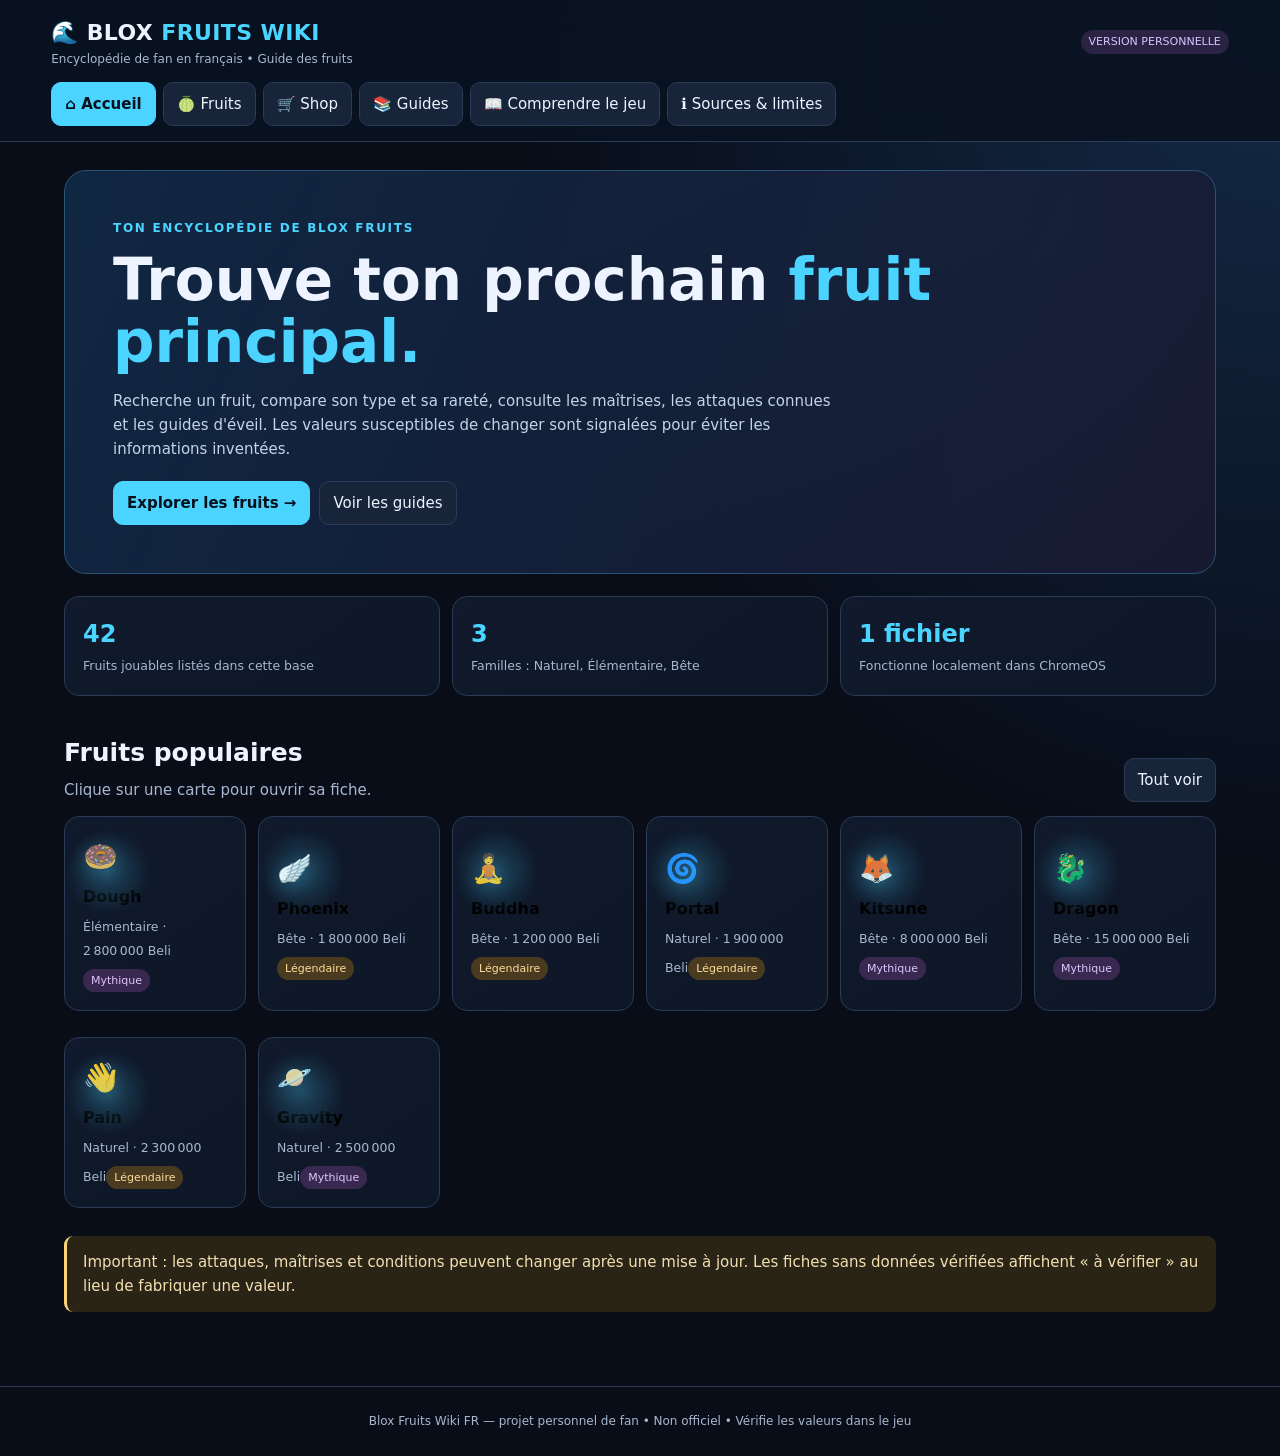
==== commit e01f3c80: "Rename index-3.html to index.html" ====
--- a/index.html
+++ b/index.html
@@ -52,5 +52,6 @@
 <footer class="footer">Blox Fruits Wiki FR — projet personnel de fan • Non officiel • Vérifie les valeurs dans le jeu</footer>
 <script defer src="data.js"></script>
 <script defer src="app.js"></script>
+<script defer src="shop.js"></script>
 </body>
-</html>+</html>
